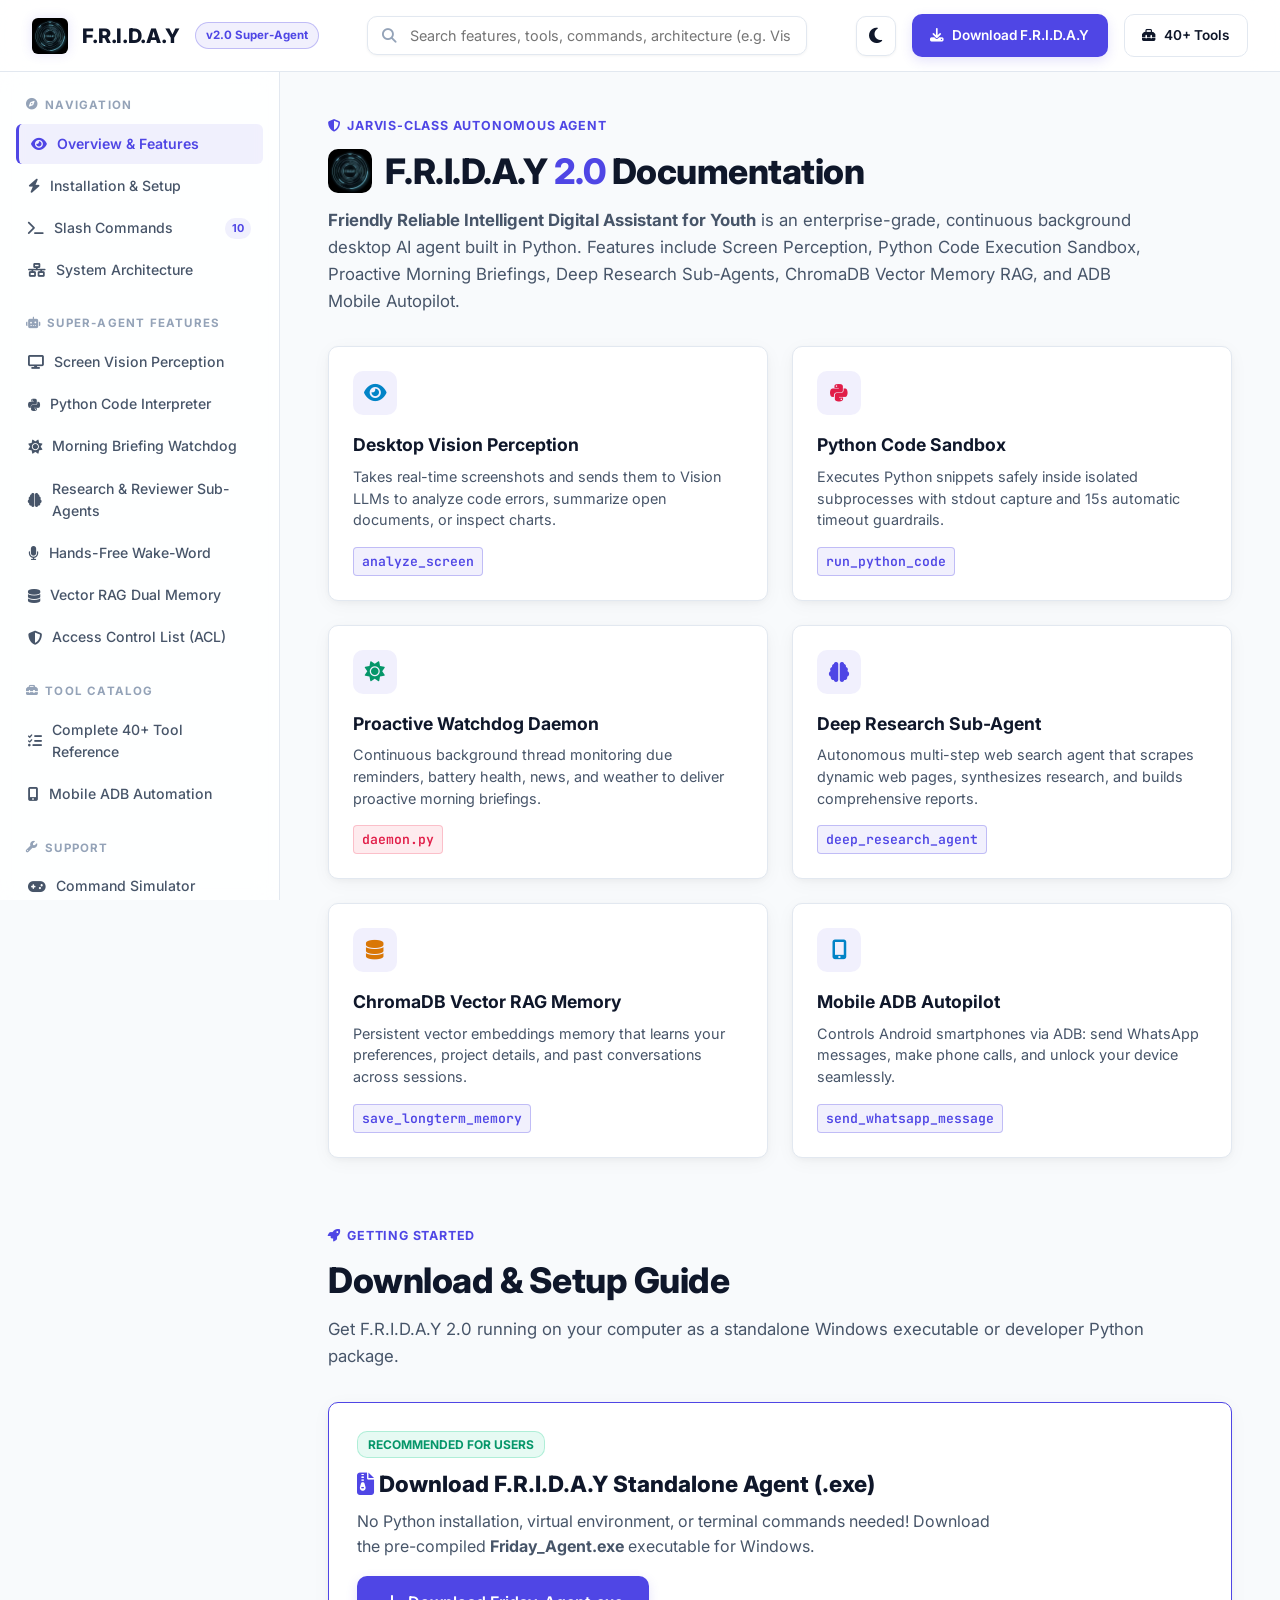
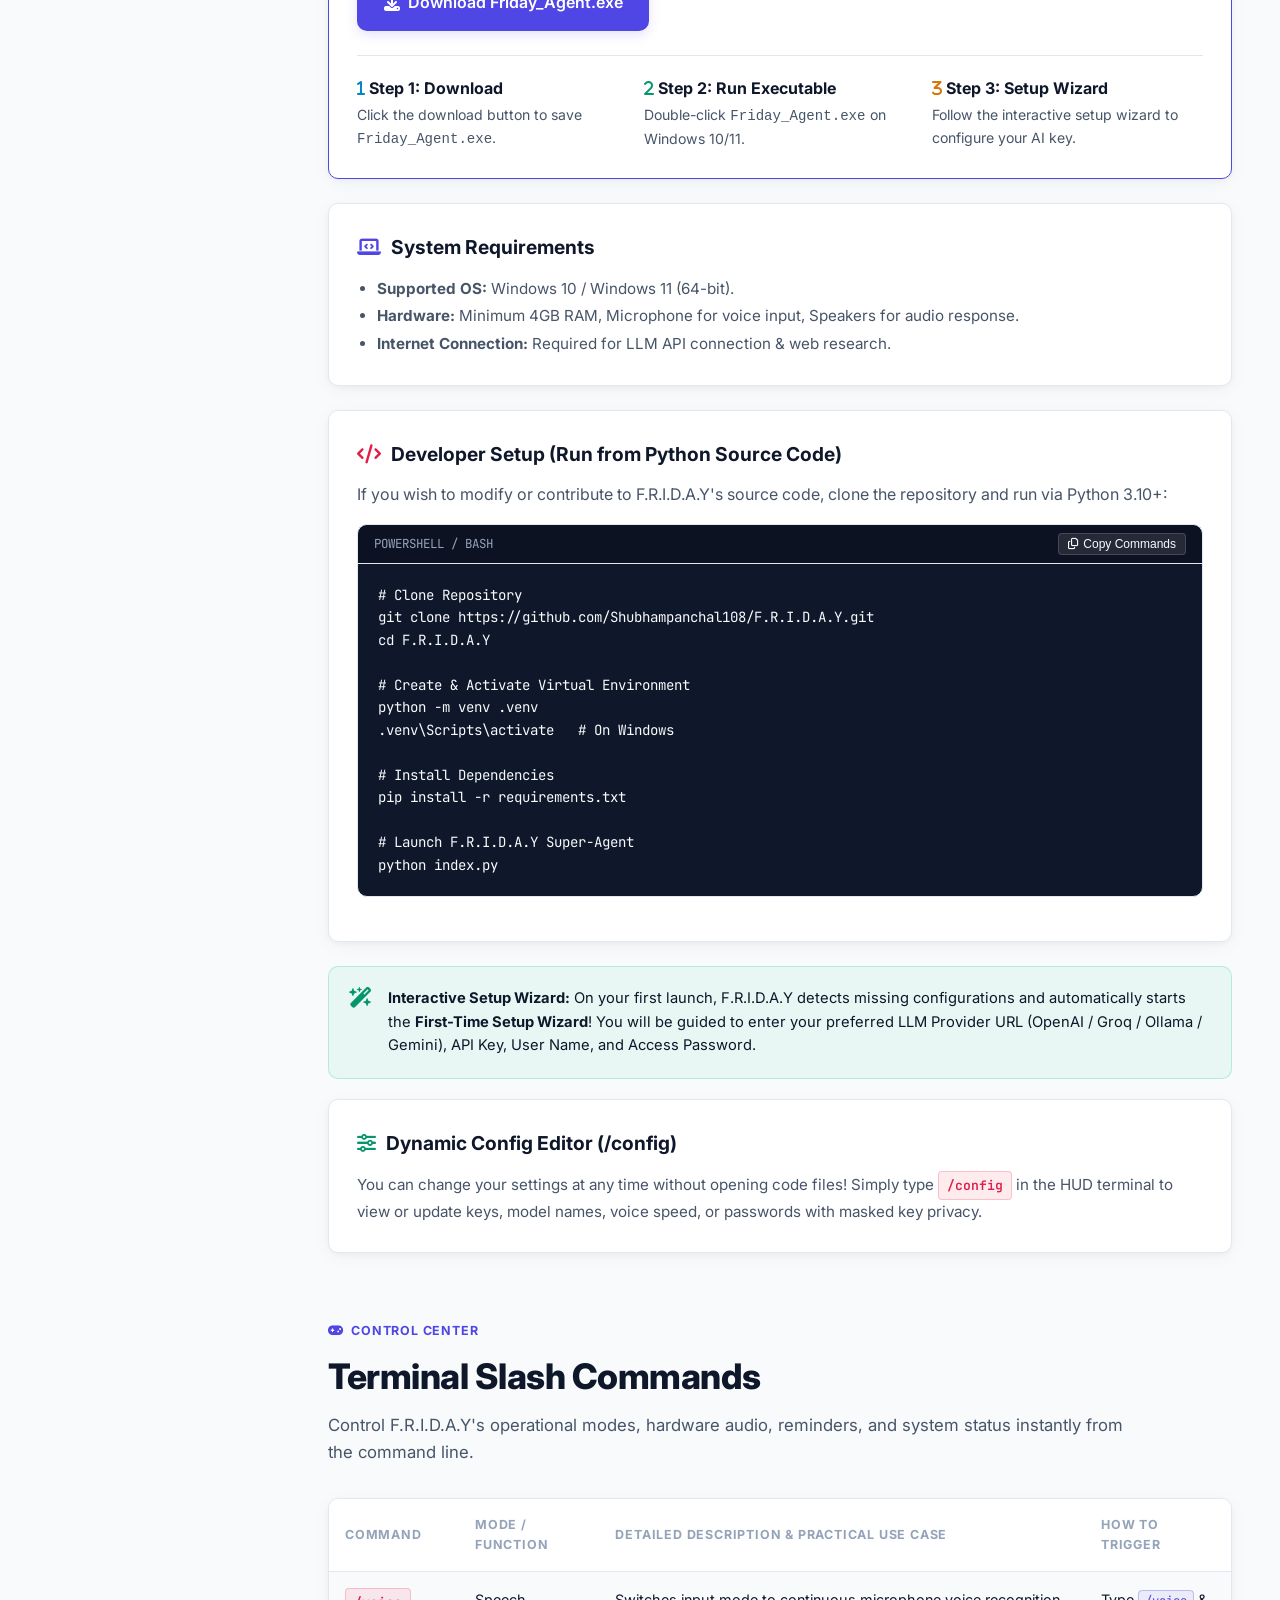
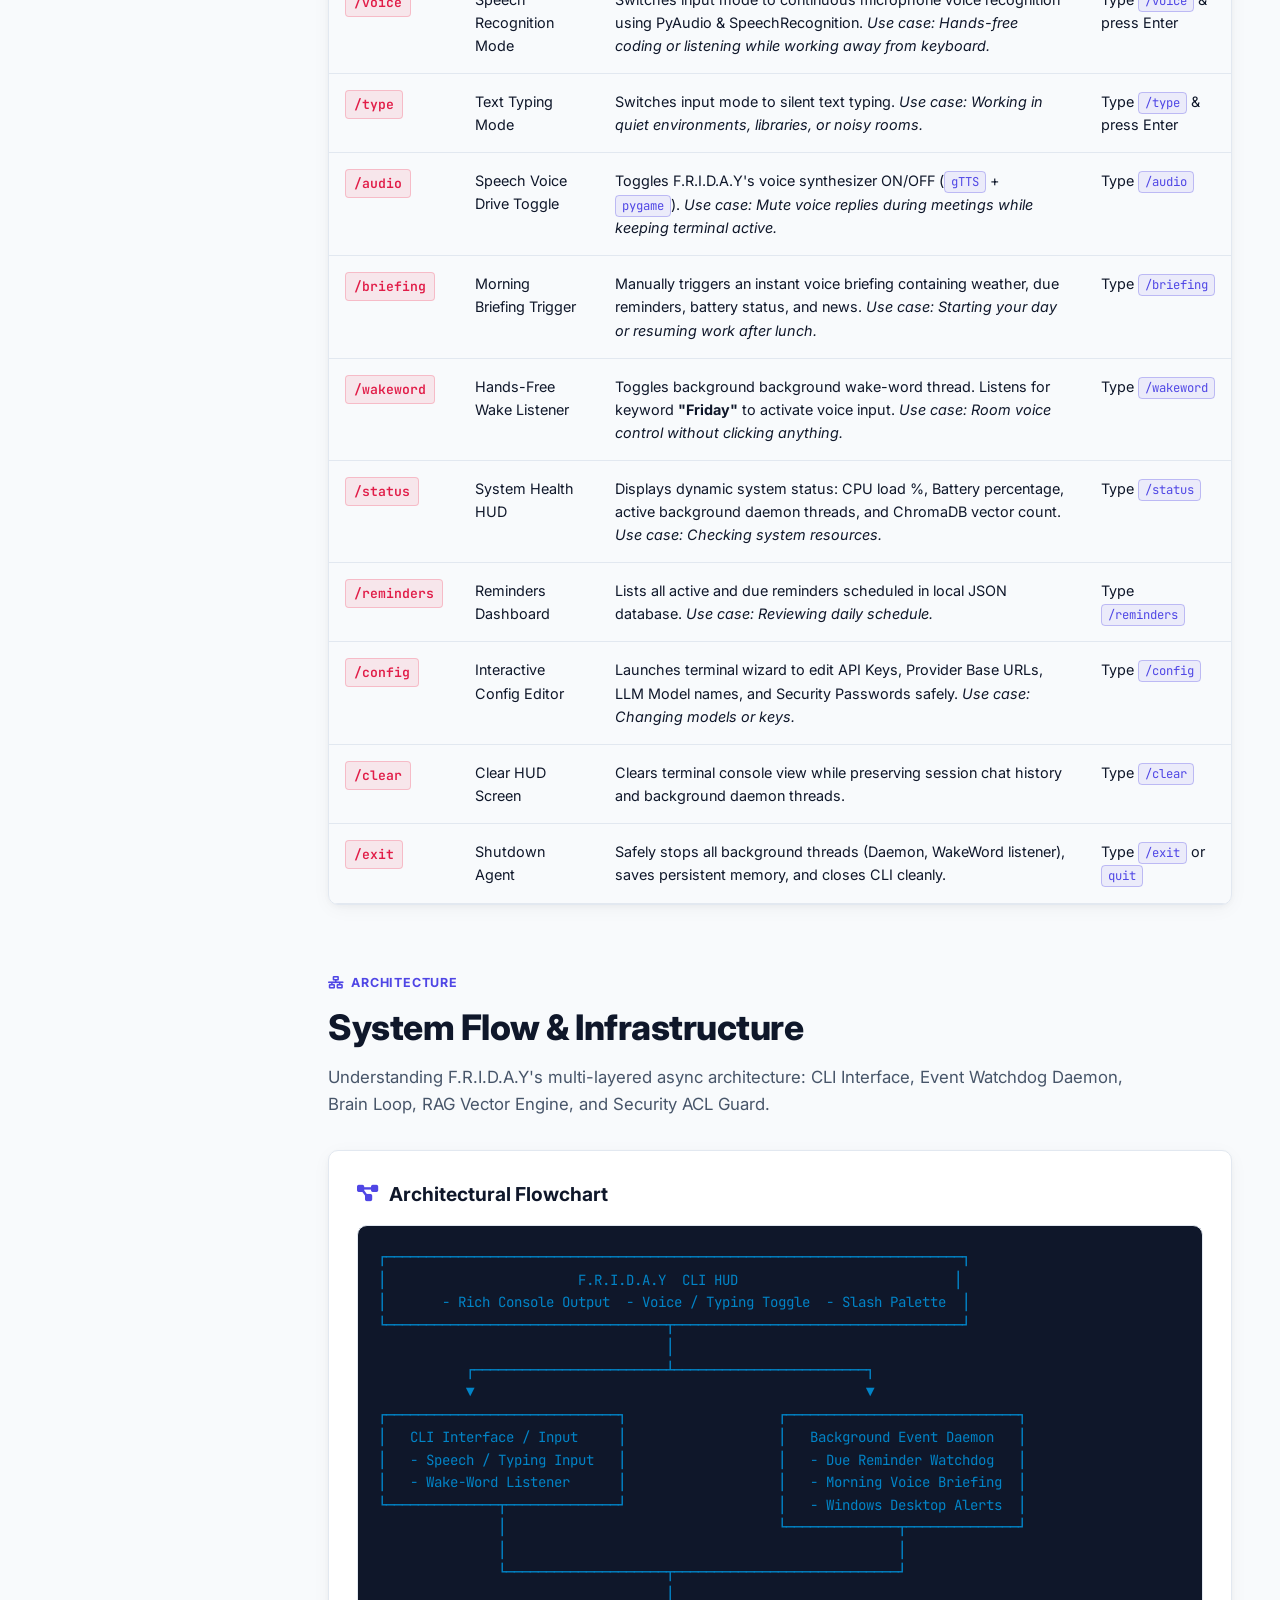
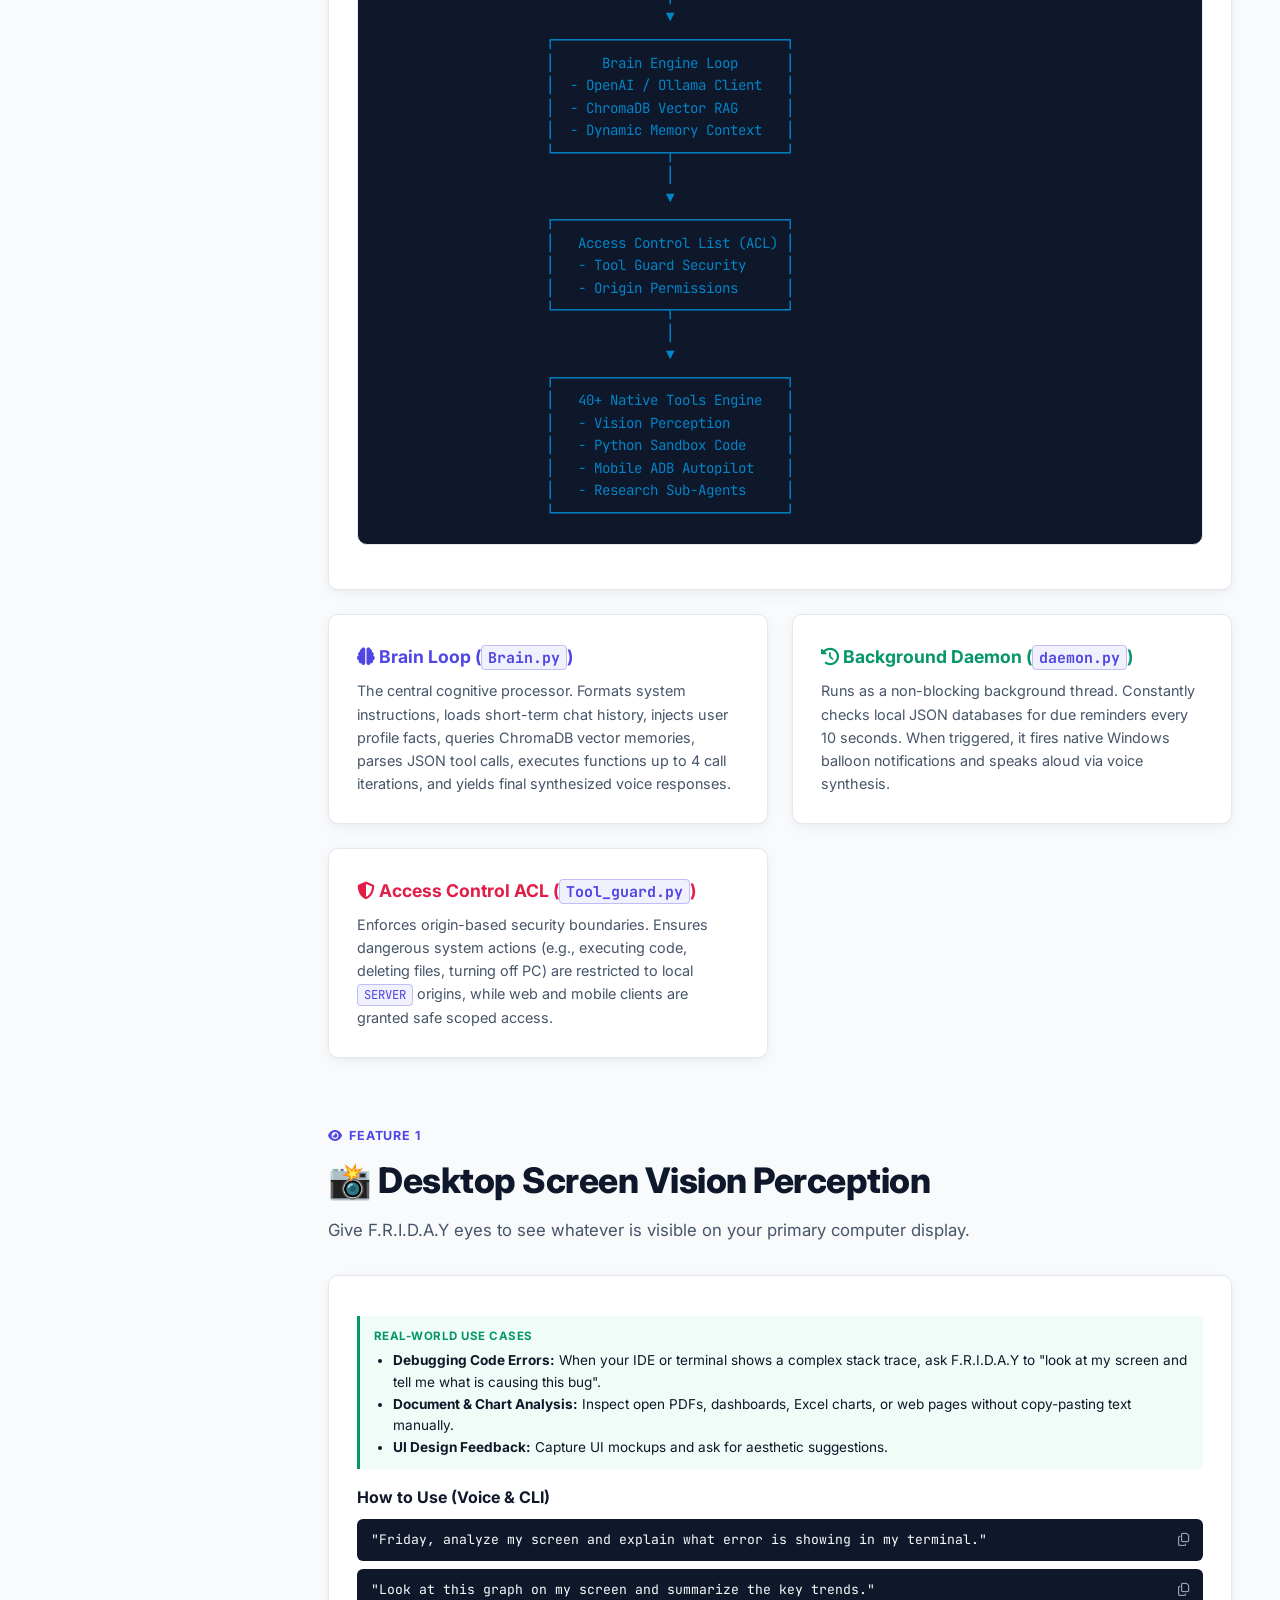
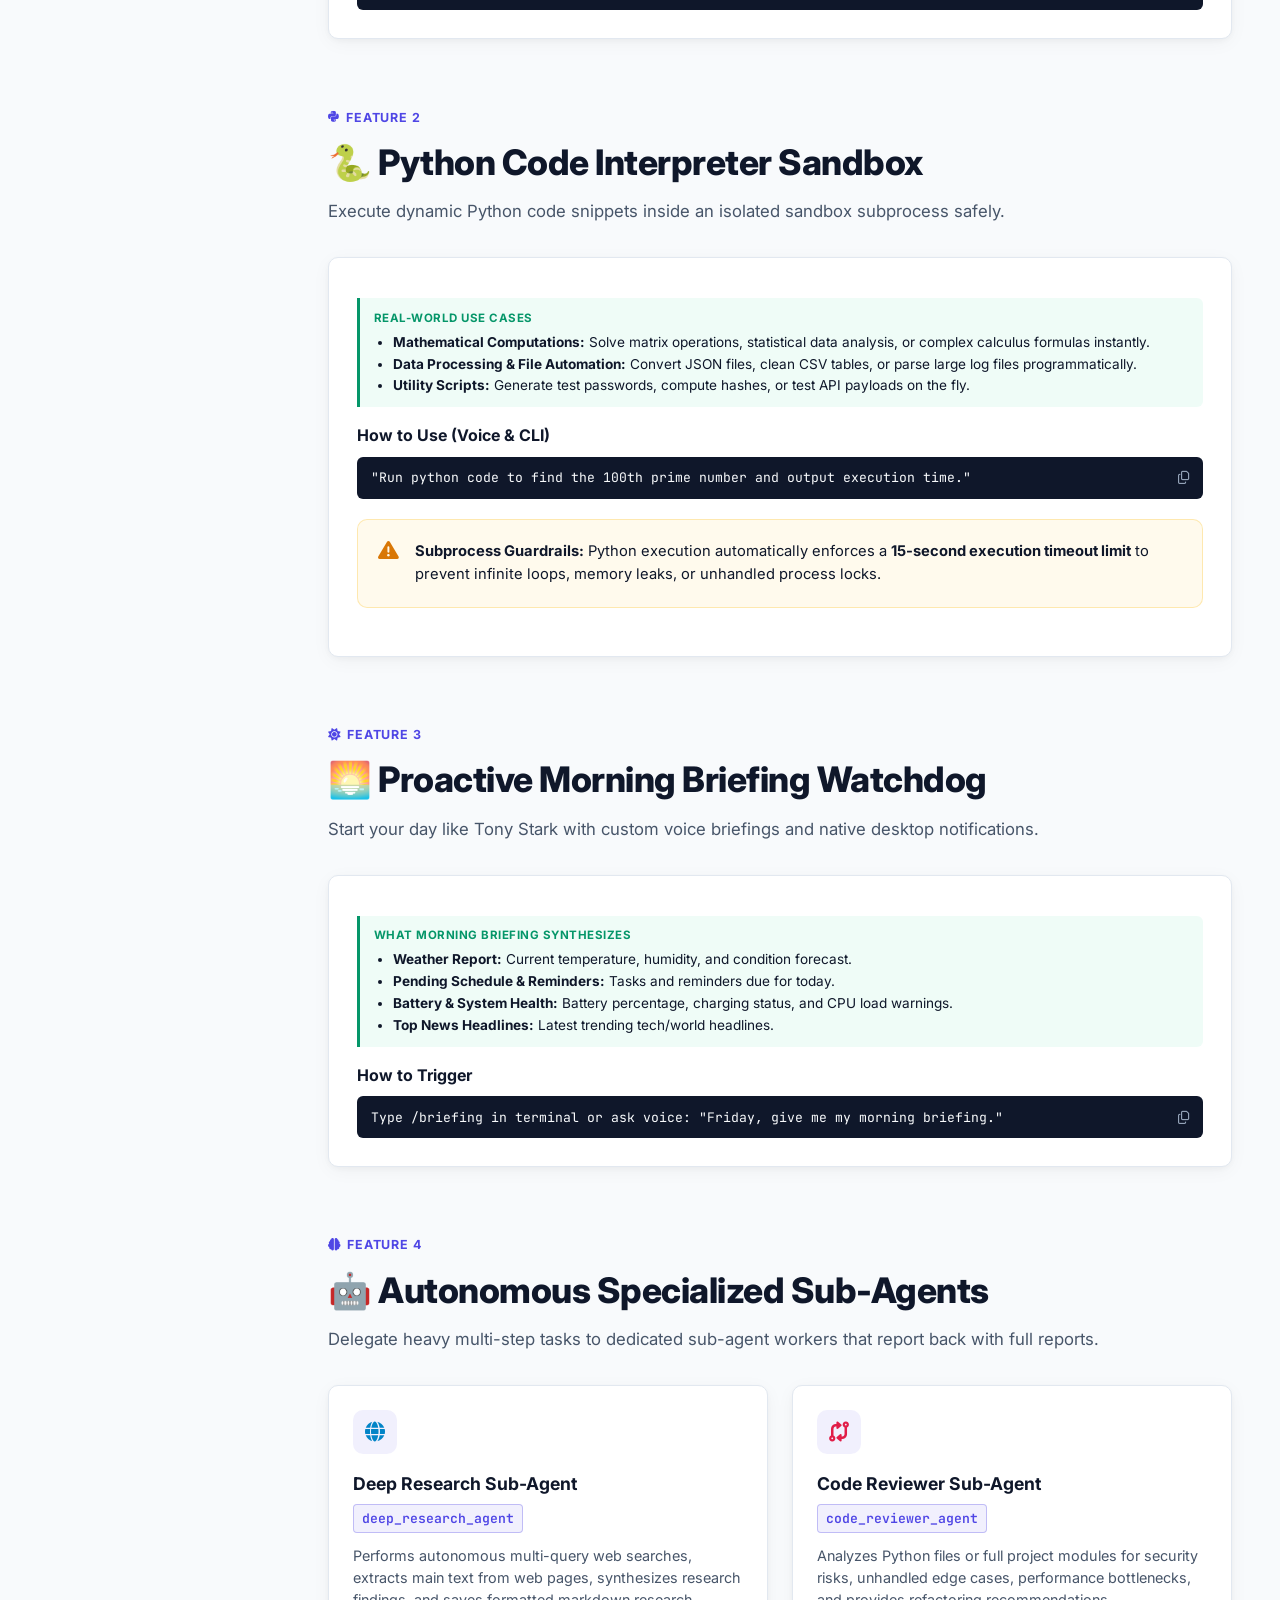
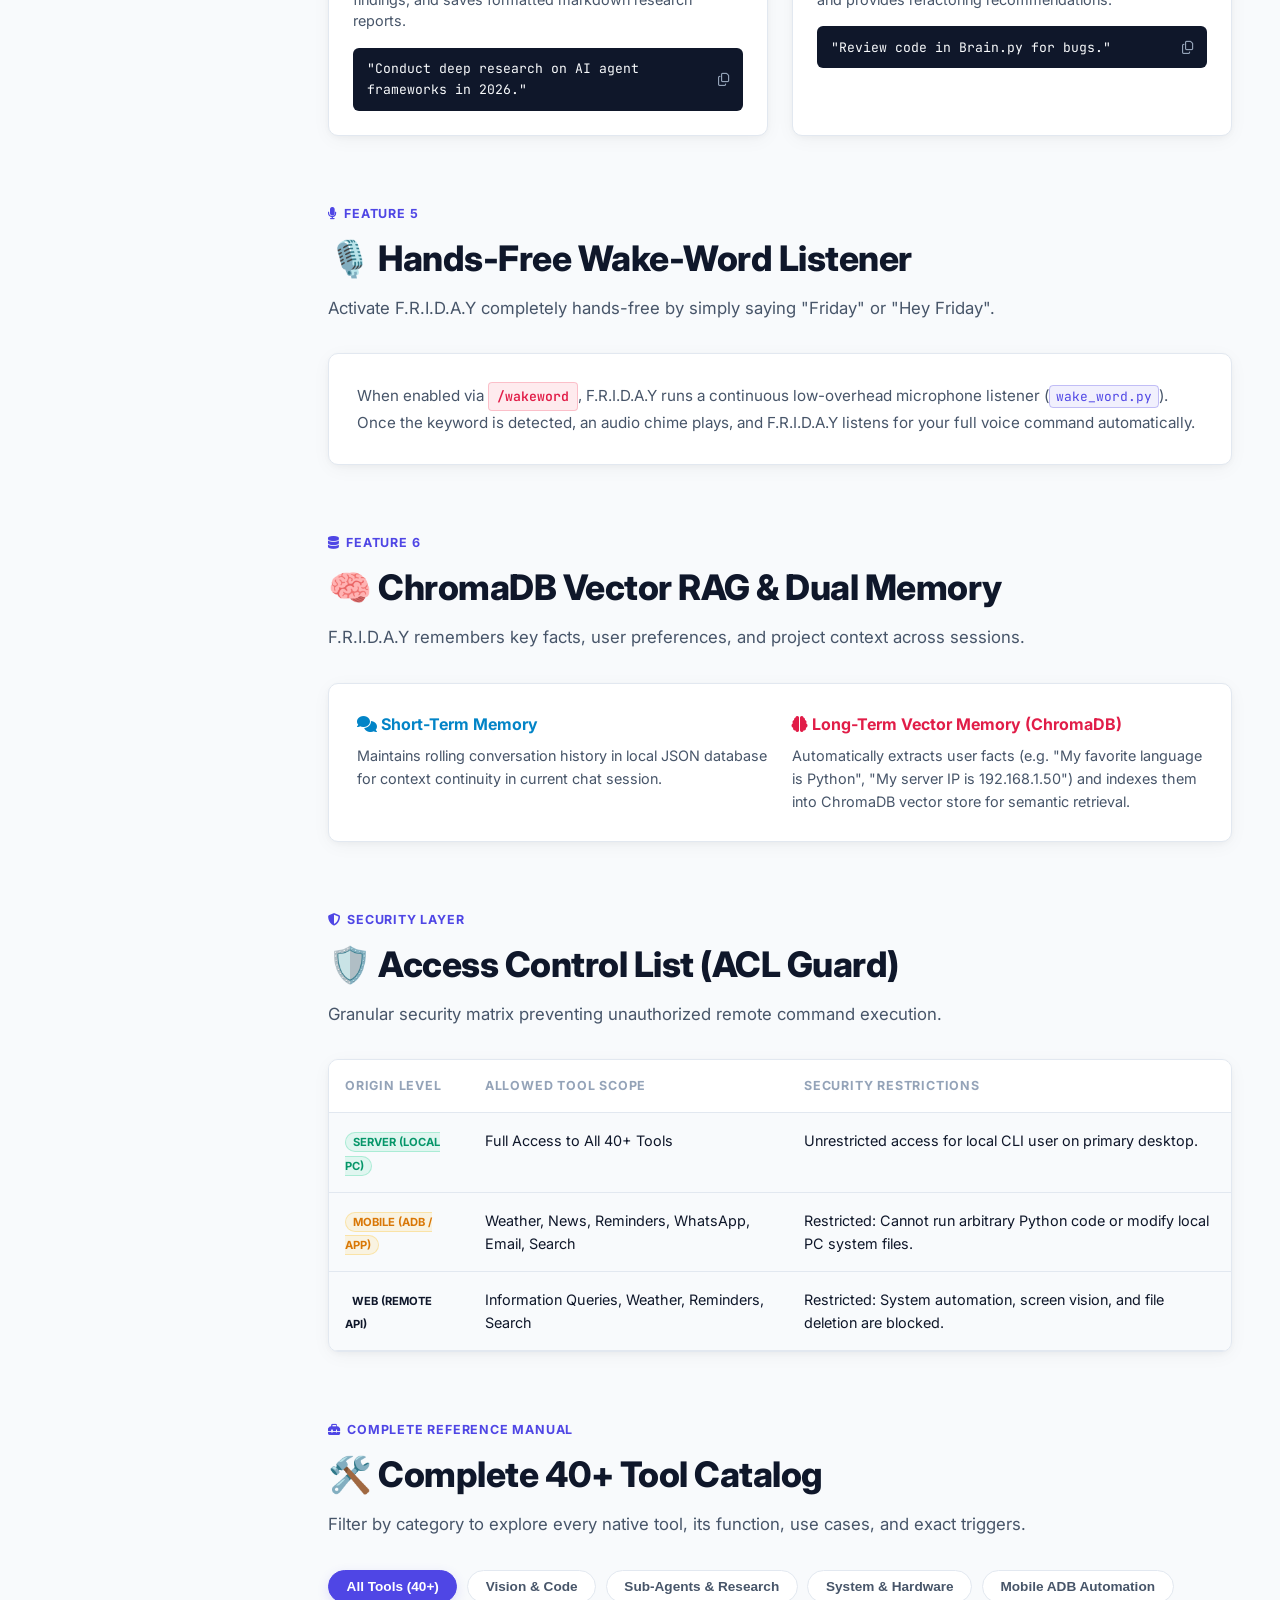
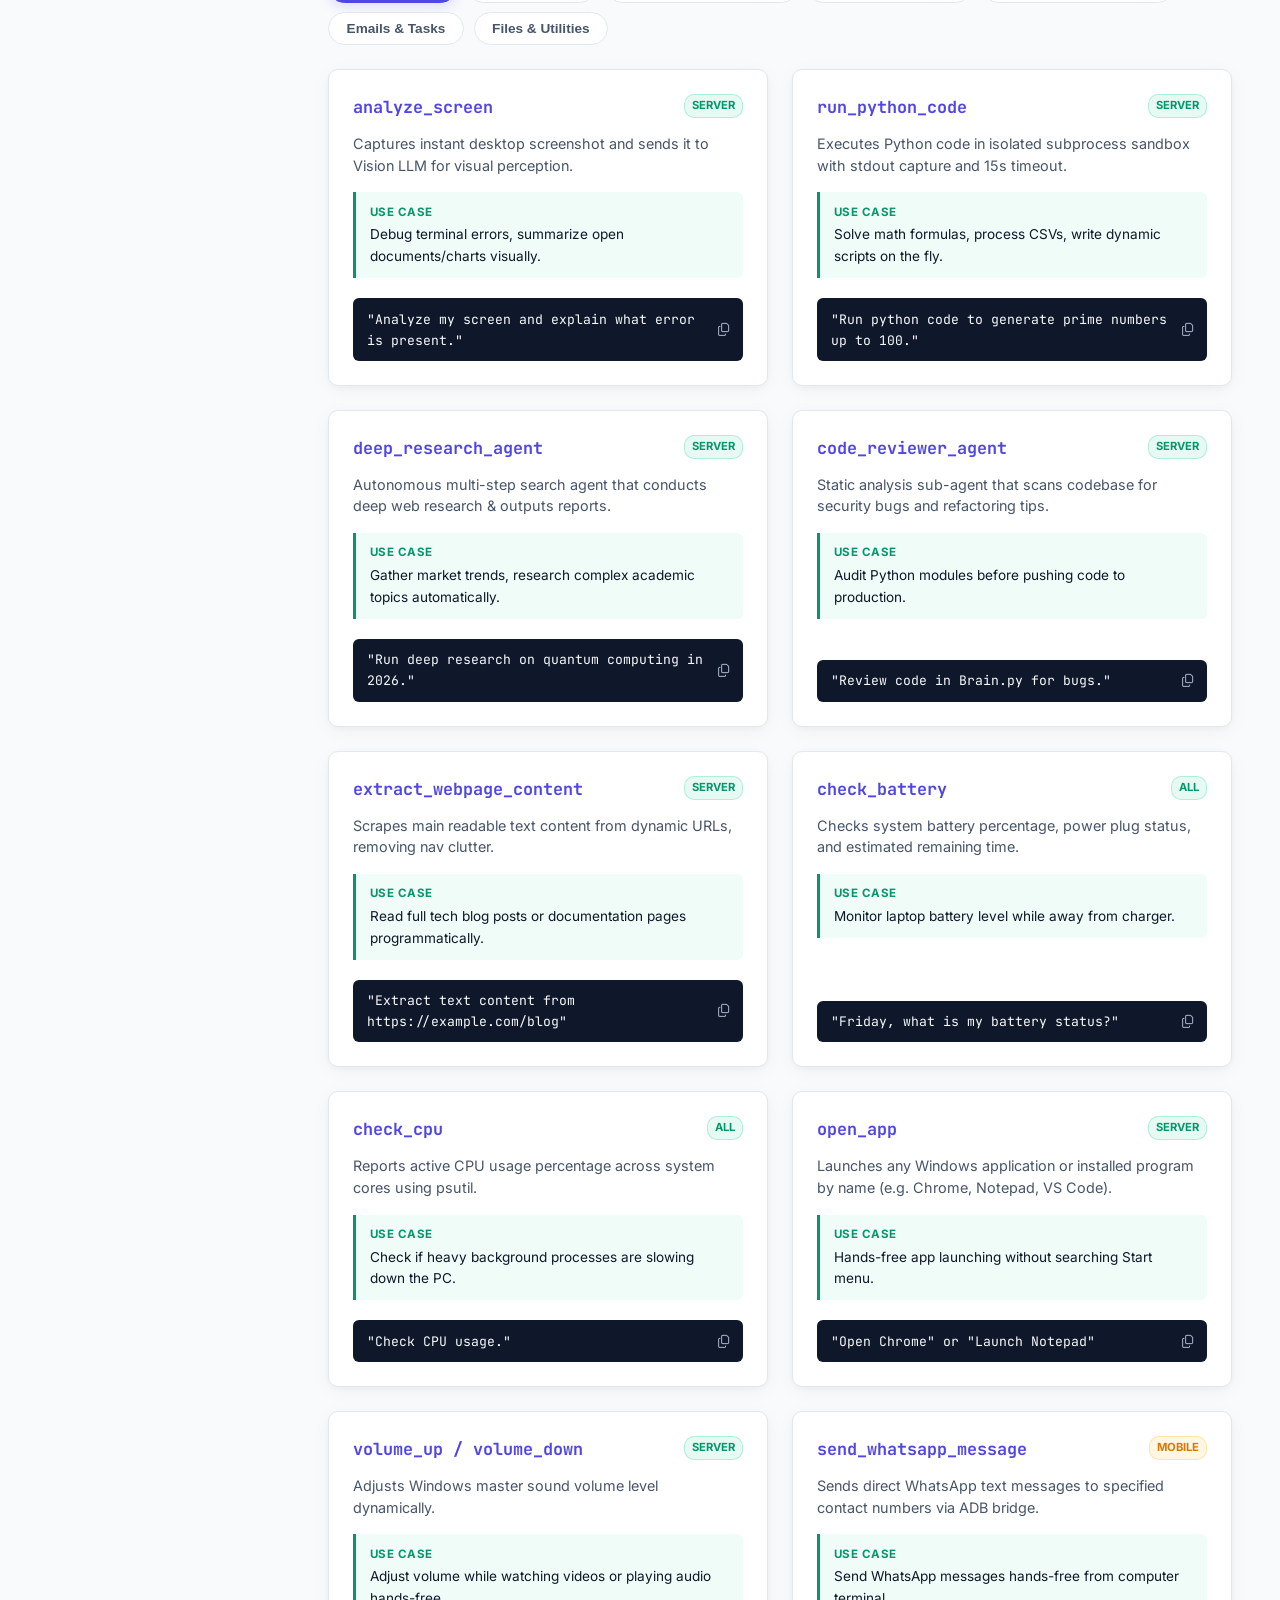
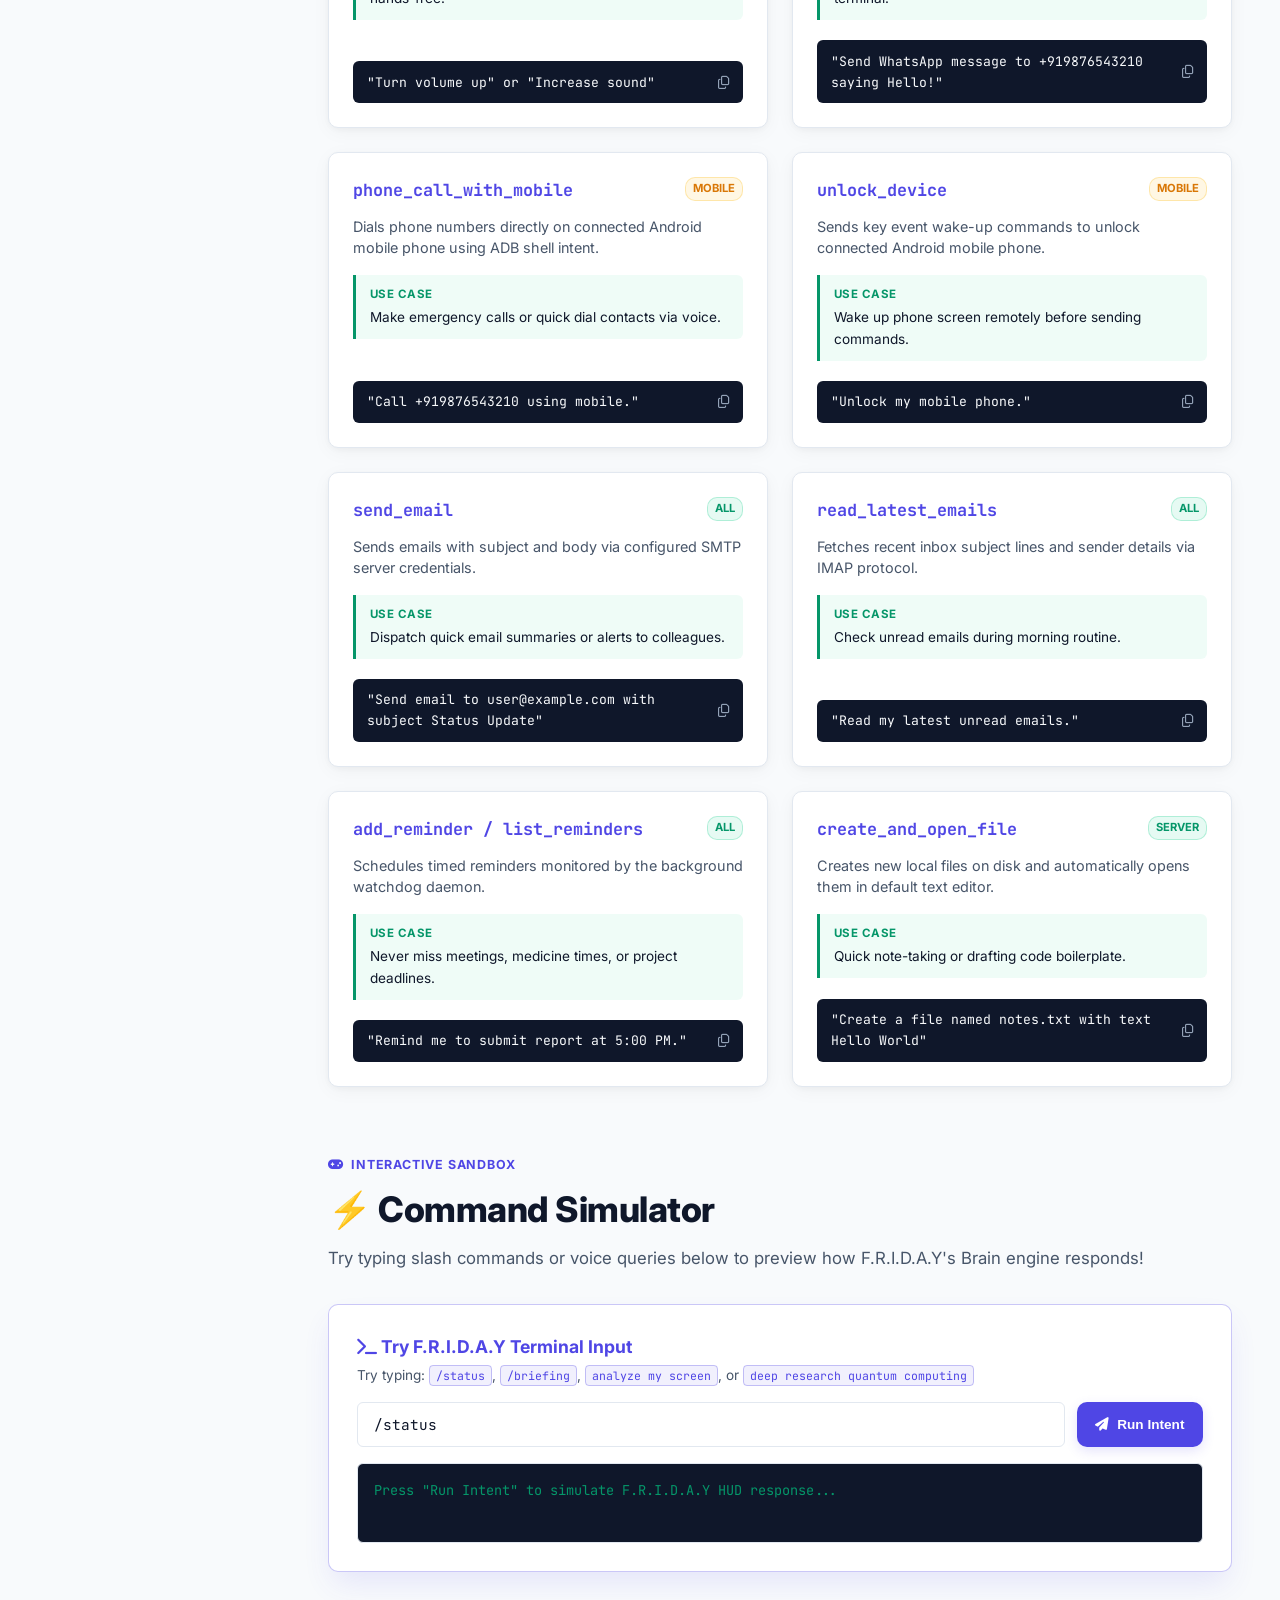
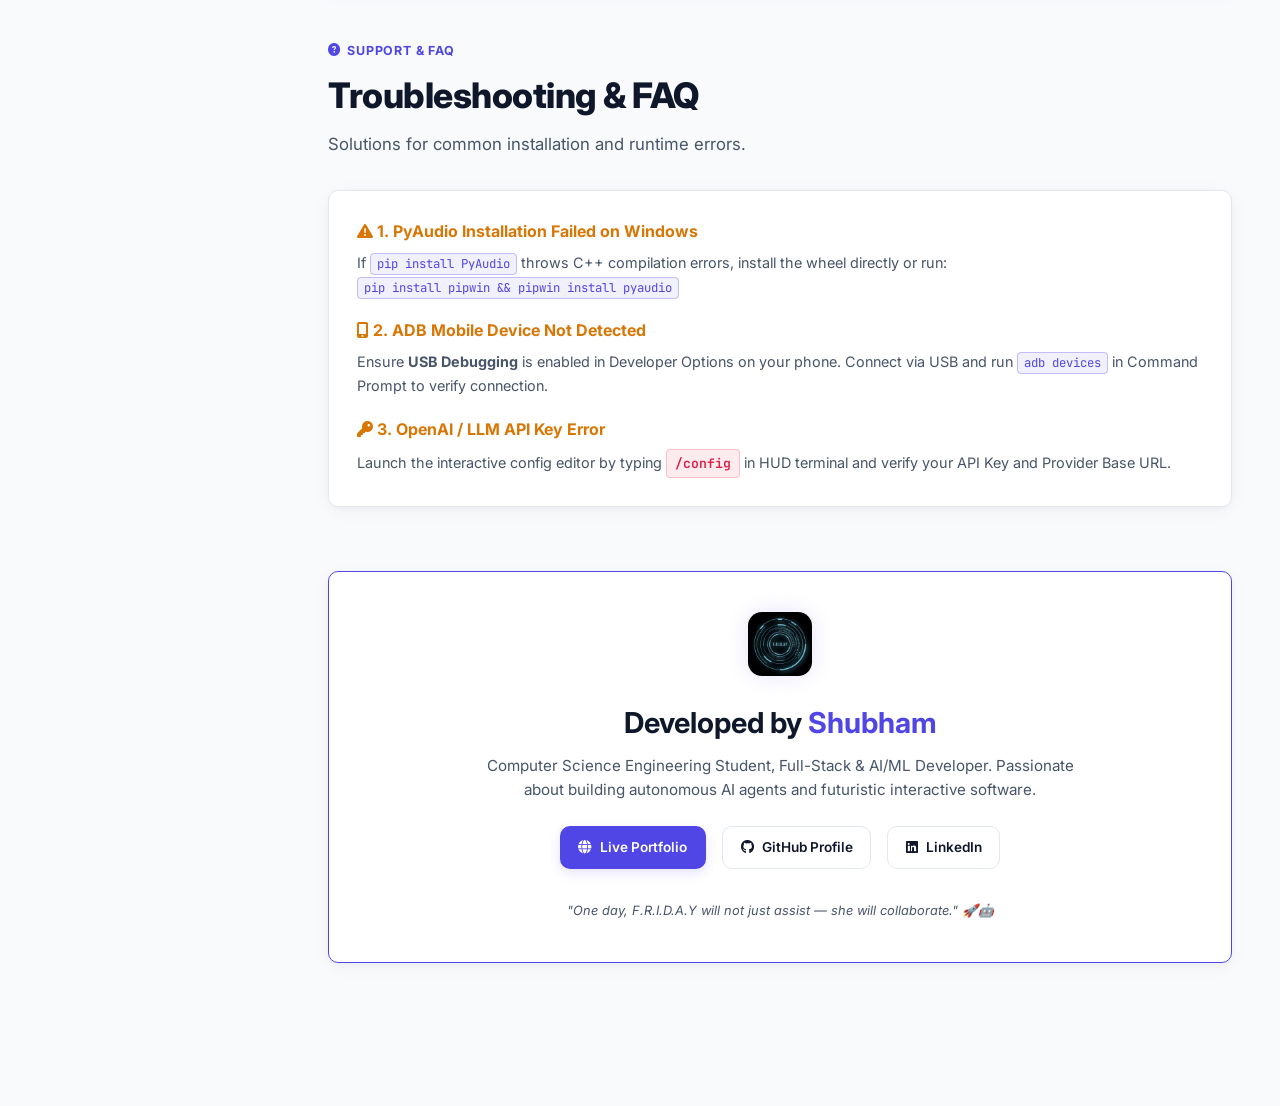
==== documentation/index.html @ a84766c4 "Production Ready" ====
<!DOCTYPE html>
<html lang="en" data-theme="dark">
<head>
  <meta charset="UTF-8">
  <meta name="viewport" content="width=device-width, initial-scale=1.0">
  <title>⚡ F.R.I.D.A.Y 2.0 — Official AI Assistant Documentation</title>
  <meta name="description" content="Comprehensive documentation and user guide for F.R.I.D.A.Y 2.0 Autonomous Desktop AI Super-Agent.">
  <link rel="stylesheet" href="style.css">
  <link rel="stylesheet" href="https://cdnjs.cloudflare.com/ajax/libs/font-awesome/6.4.0/css/all.min.css">
  <link rel="icon" type="image/png" href="assets/logo.png">
</head>
<body>

  <!-- ================= TOP HEADER BAR ================= -->
  <header class="top-header">
    <div style="display: flex; align-items: center; gap: 1rem;">
      <button class="mobile-toggle-btn" id="mobileMenuToggle" aria-label="Toggle Navigation">
        <i class="fa-solid fa-bars"></i>
      </button>
      <a href="#" class="brand-wrapper">
        <img src="assets/logo.png" alt="F.R.I.D.A.Y Logo" class="brand-logo-img">
        <div>
          <div class="brand-title">F.R.I.D.A.Y</div>
        </div>
      </a>
      <span class="brand-version">v2.0 Super-Agent</span>
    </div>

    <!-- Search Engine Bar -->
    <div class="search-wrapper">
      <i class="fa-solid fa-magnifying-glass search-icon"></i>
      <input type="text" id="globalSearch" class="search-input" placeholder="Search features, tools, commands, architecture (e.g. Vision, /briefing, ADB)...">
    </div>

    <!-- Header Actions & Theme Switcher -->
    <div class="header-actions">
      <button class="theme-toggle-btn" id="themeToggle" title="Switch Theme">
        <i class="fa-solid fa-moon"></i>
      </button>
      <a href="assets/Friday_Agent.exe" download class="btn-primary">
        <i class="fa-solid fa-download"></i> Download F.R.I.D.A.Y
      </a>
      <a href="#tools-catalog" class="btn-outline">
        <i class="fa-solid fa-toolbox"></i> 40+ Tools
      </a>
    </div>
  </header>

  <div class="app-container">

    <!-- ================= LEFT SIDEBAR NAVIGATION ================= -->
    <aside class="sidebar">
      <div class="sidebar-group">
        <div class="sidebar-title"><i class="fa-solid fa-compass"></i> Navigation</div>
        <ul class="sidebar-menu">
          <li class="sidebar-item"><a href="#overview" class="sidebar-link active"><i class="fa-solid fa-eye"></i> Overview & Features</a></li>
          <li class="sidebar-item"><a href="#quickstart" class="sidebar-link"><i class="fa-solid fa-bolt"></i> Installation & Setup</a></li>
          <li class="sidebar-item"><a href="#slash-commands" class="sidebar-link"><i class="fa-solid fa-terminal"></i> Slash Commands <span class="sidebar-badge">10</span></a></li>
          <li class="sidebar-item"><a href="#architecture" class="sidebar-link"><i class="fa-solid fa-network-wired"></i> System Architecture</a></li>
        </ul>
      </div>

      <div class="sidebar-group">
        <div class="sidebar-title"><i class="fa-solid fa-robot"></i> Super-Agent Features</div>
        <ul class="sidebar-menu">
          <li class="sidebar-item"><a href="#feature-vision" class="sidebar-link"><i class="fa-solid fa-display"></i> Screen Vision Perception</a></li>
          <li class="sidebar-item"><a href="#feature-sandbox" class="sidebar-link"><i class="fa-brands fa-python"></i> Python Code Interpreter</a></li>
          <li class="sidebar-item"><a href="#feature-briefing" class="sidebar-link"><i class="fa-solid fa-sun"></i> Morning Briefing Watchdog</a></li>
          <li class="sidebar-item"><a href="#feature-subagents" class="sidebar-link"><i class="fa-solid fa-brain"></i> Research & Reviewer Sub-Agents</a></li>
          <li class="sidebar-item"><a href="#feature-wakeword" class="sidebar-link"><i class="fa-solid fa-microphone"></i> Hands-Free Wake-Word</a></li>
          <li class="sidebar-item"><a href="#feature-memory" class="sidebar-link"><i class="fa-solid fa-database"></i> Vector RAG Dual Memory</a></li>
          <li class="sidebar-item"><a href="#feature-security" class="sidebar-link"><i class="fa-solid fa-shield-halved"></i> Access Control List (ACL)</a></li>
        </ul>
      </div>

      <div class="sidebar-group">
        <div class="sidebar-title"><i class="fa-solid fa-toolbox"></i> Tool Catalog</div>
        <ul class="sidebar-menu">
          <li class="sidebar-item"><a href="#tools-catalog" class="sidebar-link"><i class="fa-solid fa-list-check"></i> Complete 40+ Tool Reference</a></li>
          <li class="sidebar-item"><a href="#mobile-automation" class="sidebar-link"><i class="fa-solid fa-mobile-screen-button"></i> Mobile ADB Automation</a></li>
        </ul>
      </div>

      <div class="sidebar-group">
        <div class="sidebar-title"><i class="fa-solid fa-wrench"></i> Support</div>
        <ul class="sidebar-menu">
          <li class="sidebar-item"><a href="#simulator" class="sidebar-link"><i class="fa-solid fa-gamepad"></i> Command Simulator</a></li>
          <li class="sidebar-item"><a href="#troubleshooting" class="sidebar-link"><i class="fa-solid fa-circle-question"></i> Troubleshooting & FAQ</a></li>
          <li class="sidebar-item"><a href="#developer" class="sidebar-link"><i class="fa-solid fa-user-astronaut"></i> Developer & Credits</a></li>
        </ul>
      </div>
    </aside>

    <!-- ================= MAIN VIEWPORT CONTENT ================= -->
    <main class="main-viewport">

      <!-- SECTION 1: OVERVIEW & FEATURES -->
      <section id="overview" class="doc-section">
        <div class="section-header">
          <div class="section-tag"><i class="fa-solid fa-shield-halved"></i> JARVIS-Class Autonomous Agent</div>
          <h1 class="section-title" style="display: flex; align-items: center; gap: 0.8rem;">
            <img src="assets/logo.png" alt="F.R.I.D.A.Y Logo" style="width: 44px; height: 44px; border-radius: 10px; object-fit: cover;">
            <span>F.R.I.D.A.Y <span style="color: var(--accent-primary);">2.0</span> Documentation</span>
          </h1>
          <p class="section-subtitle">
            <strong>Friendly Reliable Intelligent Digital Assistant for Youth</strong> is an enterprise-grade, continuous background desktop AI agent built in Python. Features include Screen Perception, Python Code Execution Sandbox, Proactive Morning Briefings, Deep Research Sub-Agents, ChromaDB Vector Memory RAG, and ADB Mobile Autopilot.
          </p>
        </div>

        <div class="feature-grid">
          <div class="feature-card">
            <div class="feature-icon" style="color: var(--accent-cyan);"><i class="fa-solid fa-eye"></i></div>
            <div class="feature-name">Desktop Vision Perception</div>
            <div class="feature-desc">Takes real-time screenshots and sends them to Vision LLMs to analyze code errors, summarize open documents, or inspect charts.</div>
            <span class="tool-badge">analyze_screen</span>
          </div>

          <div class="feature-card">
            <div class="feature-icon" style="color: var(--accent-magenta);"><i class="fa-brands fa-python"></i></div>
            <div class="feature-name">Python Code Sandbox</div>
            <div class="feature-desc">Executes Python snippets safely inside isolated subprocesses with stdout capture and 15s automatic timeout guardrails.</div>
            <span class="tool-badge">run_python_code</span>
          </div>

          <div class="feature-card">
            <div class="feature-icon" style="color: var(--accent-green);"><i class="fa-solid fa-sun"></i></div>
            <div class="feature-name">Proactive Watchdog Daemon</div>
            <div class="feature-desc">Continuous background thread monitoring due reminders, battery health, news, and weather to deliver proactive morning briefings.</div>
            <span class="command-badge">daemon.py</span>
          </div>

          <div class="feature-card">
            <div class="feature-icon" style="color: var(--accent-primary);"><i class="fa-solid fa-brain"></i></div>
            <div class="feature-name">Deep Research Sub-Agent</div>
            <div class="feature-desc">Autonomous multi-step web search agent that scrapes dynamic web pages, synthesizes research, and builds comprehensive reports.</div>
            <span class="tool-badge">deep_research_agent</span>
          </div>

          <div class="feature-card">
            <div class="feature-icon" style="color: var(--accent-amber);"><i class="fa-solid fa-database"></i></div>
            <div class="feature-name">ChromaDB Vector RAG Memory</div>
            <div class="feature-desc">Persistent vector embeddings memory that learns your preferences, project details, and past conversations across sessions.</div>
            <span class="tool-badge">save_longterm_memory</span>
          </div>

          <div class="feature-card">
            <div class="feature-icon" style="color: var(--accent-cyan);"><i class="fa-solid fa-mobile-screen-button"></i></div>
            <div class="feature-name">Mobile ADB Autopilot</div>
            <div class="feature-desc">Controls Android smartphones via ADB: send WhatsApp messages, make phone calls, and unlock your device seamlessly.</div>
            <span class="tool-badge">send_whatsapp_message</span>
          </div>
        </div>
      </section>

      <!-- SECTION 2: QUICK START & SETUP -->
      <section id="quickstart" class="doc-section">
        <div class="section-header">
          <div class="section-tag"><i class="fa-solid fa-rocket"></i> Getting Started</div>
          <h2 class="section-title">Download & Setup Guide</h2>
          <p class="section-subtitle">Get F.R.I.D.A.Y 2.0 running on your computer as a standalone Windows executable or developer Python package.</p>
        </div>

        <!-- RECOMMENDED METHOD: STANDALONE EXE -->
        <div class="glass-card" style="border-color: var(--accent-primary); background: var(--bg-card);">
          <div style="display: flex; align-items: center; justify-content: space-between; gap: 1rem; flex-wrap: wrap;">
            <div>
              <span class="origin-badge origin-server" style="font-size: 0.75rem; padding: 3px 10px; margin-bottom: 0.5rem; display: inline-block;">RECOMMENDED FOR USERS</span>
              <h3 style="font-size: 1.4rem; color: var(--text-primary); font-weight: 800;"><i class="fa-solid fa-file-zipper" style="color: var(--accent-primary);"></i> Download F.R.I.D.A.Y Standalone Agent (.exe)</h3>
              <p style="color: var(--text-secondary); margin-top: 0.4rem; max-width: 650px;">
                No Python installation, virtual environment, or terminal commands needed! Download the pre-compiled <strong>Friday_Agent.exe</strong> executable for Windows.
              </p>
            </div>
            <a href="assets/Friday_Agent.exe" download class="btn-primary" style="padding: 0.85rem 1.6rem; font-size: 1rem; border-radius: var(--radius-md);">
              <i class="fa-solid fa-download"></i> Download Friday_Agent.exe
            </a>
          </div>

          <div style="display: grid; grid-template-columns: repeat(auto-fit, minmax(220px, 1fr)); gap: 1rem; margin-top: 1.5rem; border-top: 1px solid var(--border-color); padding-top: 1.25rem;">
            <div>
              <strong style="color: var(--text-primary);"><i class="fa-solid fa-1" style="color: var(--accent-cyan);"></i> Step 1: Download</strong>
              <p style="color: var(--text-secondary); font-size: 0.88rem; margin-top: 0.2rem;">Click the download button to save <code>Friday_Agent.exe</code>.</p>
            </div>
            <div>
              <strong style="color: var(--text-primary);"><i class="fa-solid fa-2" style="color: var(--accent-green);"></i> Step 2: Run Executable</strong>
              <p style="color: var(--text-secondary); font-size: 0.88rem; margin-top: 0.2rem;">Double-click <code>Friday_Agent.exe</code> on Windows 10/11.</p>
            </div>
            <div>
              <strong style="color: var(--text-primary);"><i class="fa-solid fa-3" style="color: var(--accent-amber);"></i> Step 3: Setup Wizard</strong>
              <p style="color: var(--text-secondary); font-size: 0.88rem; margin-top: 0.2rem;">Follow the interactive setup wizard to configure your AI key.</p>
            </div>
          </div>
        </div>

        <div class="glass-card">
          <h3 class="card-title"><i class="fa-solid fa-laptop-code" style="color: var(--accent-primary);"></i> System Requirements</h3>
          <ul style="padding-left: 1.25rem; color: var(--text-secondary); font-size: 0.95rem; line-height: 1.8;">
            <li><strong>Supported OS:</strong> Windows 10 / Windows 11 (64-bit).</li>
            <li><strong>Hardware:</strong> Minimum 4GB RAM, Microphone for voice input, Speakers for audio response.</li>
            <li><strong>Internet Connection:</strong> Required for LLM API connection & web research.</li>
          </ul>
        </div>

        <div class="glass-card">
          <h3 class="card-title"><i class="fa-solid fa-code" style="color: var(--accent-magenta);"></i> Developer Setup (Run from Python Source Code)</h3>
          <p style="color: var(--text-secondary); margin-bottom: 0.75rem;">If you wish to modify or contribute to F.R.I.D.A.Y's source code, clone the repository and run via Python 3.10+:</p>

          <div class="code-block-wrapper">
            <div class="code-header">
              <span>POWERSHELL / BASH</span>
              <button class="code-copy-btn"><i class="fa-regular fa-copy"></i> Copy Commands</button>
            </div>
            <pre class="code-block"># Clone Repository
git clone https://github.com/Shubhampanchal108/F.R.I.D.A.Y.git
cd F.R.I.D.A.Y

# Create & Activate Virtual Environment
python -m venv .venv
.venv\Scripts\activate   # On Windows

# Install Dependencies
pip install -r requirements.txt

# Launch F.R.I.D.A.Y Super-Agent
python index.py</pre>
          </div>
        </div>

        <div class="callout callout-tip">
          <i class="fa-solid fa-wand-magic-sparkles callout-icon"></i>
          <div>
            <strong>Interactive Setup Wizard:</strong> On your first launch, F.R.I.D.A.Y detects missing configurations and automatically starts the <strong>First-Time Setup Wizard</strong>! You will be guided to enter your preferred LLM Provider URL (OpenAI / Groq / Ollama / Gemini), API Key, User Name, and Access Password.
          </div>
        </div>

        <div class="glass-card">
          <h3 class="card-title"><i class="fa-solid fa-sliders" style="color: var(--accent-green);"></i> Dynamic Config Editor (/config)</h3>
          <p style="color: var(--text-secondary); font-size: 0.95rem;">
            You can change your settings at any time without opening code files! Simply type <span class="command-badge">/config</span> in the HUD terminal to view or update keys, model names, voice speed, or passwords with masked key privacy.
          </p>
        </div>
      </section>

      <!-- SECTION 3: SLASH COMMANDS PALETTE -->
      <section id="slash-commands" class="doc-section">
        <div class="section-header">
          <div class="section-tag"><i class="fa-solid fa-gamepad"></i> Control Center</div>
          <h2 class="section-title">Terminal Slash Commands</h2>
          <p class="section-subtitle">Control F.R.I.D.A.Y's operational modes, hardware audio, reminders, and system status instantly from the command line.</p>
        </div>

        <div class="custom-table-wrapper">
          <table class="custom-table">
            <thead>
              <tr>
                <th>Command</th>
                <th>Mode / Function</th>
                <th>Detailed Description & Practical Use Case</th>
                <th>How to Trigger</th>
              </tr>
            </thead>
            <tbody>
              <tr>
                <td><span class="command-badge copyable-cmd">/voice</span></td>
                <td>Speech Recognition Mode</td>
                <td>Switches input mode to continuous microphone voice recognition using PyAudio & SpeechRecognition. <em>Use case: Hands-free coding or listening while working away from keyboard.</em></td>
                <td>Type <code class="inline-code">/voice</code> & press Enter</td>
              </tr>
              <tr>
                <td><span class="command-badge copyable-cmd">/type</span></td>
                <td>Text Typing Mode</td>
                <td>Switches input mode to silent text typing. <em>Use case: Working in quiet environments, libraries, or noisy rooms.</em></td>
                <td>Type <code class="inline-code">/type</code> & press Enter</td>
              </tr>
              <tr>
                <td><span class="command-badge copyable-cmd">/audio</span></td>
                <td>Speech Voice Drive Toggle</td>
                <td>Toggles F.R.I.D.A.Y's voice synthesizer ON/OFF (<code class="inline-code">gTTS</code> + <code class="inline-code">pygame</code>). <em>Use case: Mute voice replies during meetings while keeping terminal active.</em></td>
                <td>Type <code class="inline-code">/audio</code></td>
              </tr>
              <tr>
                <td><span class="command-badge copyable-cmd">/briefing</span></td>
                <td>Morning Briefing Trigger</td>
                <td>Manually triggers an instant voice briefing containing weather, due reminders, battery status, and news. <em>Use case: Starting your day or resuming work after lunch.</em></td>
                <td>Type <code class="inline-code">/briefing</code></td>
              </tr>
              <tr>
                <td><span class="command-badge copyable-cmd">/wakeword</span></td>
                <td>Hands-Free Wake Listener</td>
                <td>Toggles background background wake-word thread. Listens for keyword <strong>"Friday"</strong> to activate voice input. <em>Use case: Room voice control without clicking anything.</em></td>
                <td>Type <code class="inline-code">/wakeword</code></td>
              </tr>
              <tr>
                <td><span class="command-badge copyable-cmd">/status</span></td>
                <td>System Health HUD</td>
                <td>Displays dynamic system status: CPU load %, Battery percentage, active background daemon threads, and ChromaDB vector count. <em>Use case: Checking system resources.</em></td>
                <td>Type <code class="inline-code">/status</code></td>
              </tr>
              <tr>
                <td><span class="command-badge copyable-cmd">/reminders</span></td>
                <td>Reminders Dashboard</td>
                <td>Lists all active and due reminders scheduled in local JSON database. <em>Use case: Reviewing daily schedule.</em></td>
                <td>Type <code class="inline-code">/reminders</code></td>
              </tr>
              <tr>
                <td><span class="command-badge copyable-cmd">/config</span></td>
                <td>Interactive Config Editor</td>
                <td>Launches terminal wizard to edit API Keys, Provider Base URLs, LLM Model names, and Security Passwords safely. <em>Use case: Changing models or keys.</em></td>
                <td>Type <code class="inline-code">/config</code></td>
              </tr>
              <tr>
                <td><span class="command-badge copyable-cmd">/clear</span></td>
                <td>Clear HUD Screen</td>
                <td>Clears terminal console view while preserving session chat history and background daemon threads.</td>
                <td>Type <code class="inline-code">/clear</code></td>
              </tr>
              <tr>
                <td><span class="command-badge copyable-cmd">/exit</span></td>
                <td>Shutdown Agent</td>
                <td>Safely stops all background threads (Daemon, WakeWord listener), saves persistent memory, and closes CLI cleanly.</td>
                <td>Type <code class="inline-code">/exit</code> or <code class="inline-code">quit</code></td>
              </tr>
            </tbody>
          </table>
        </div>
      </section>

      <!-- SECTION 4: ARCHITECTURE -->
      <section id="architecture" class="doc-section">
        <div class="section-header">
          <div class="section-tag"><i class="fa-solid fa-network-wired"></i> Architecture</div>
          <h2 class="section-title">System Flow & Infrastructure</h2>
          <p class="section-subtitle">Understanding F.R.I.D.A.Y's multi-layered async architecture: CLI Interface, Event Watchdog Daemon, Brain Loop, RAG Vector Engine, and Security ACL Guard.</p>
        </div>

        <div class="glass-card">
          <h3 class="card-title"><i class="fa-solid fa-diagram-project" style="color: var(--accent-primary);"></i> Architectural Flowchart</h3>
          <div class="code-block-wrapper">
            <pre class="code-block" style="color: var(--accent-cyan);">
┌────────────────────────────────────────────────────────────────────────┐
│                        F.R.I.D.A.Y  CLI HUD                           │
│       - Rich Console Output  - Voice / Typing Toggle  - Slash Palette  │
└───────────────────────────────────┬────────────────────────────────────┘
                                    │
           ┌────────────────────────┴────────────────────────┐
           ▼                                                 ▼
┌─────────────────────────────┐                   ┌─────────────────────────────┐
│   CLI Interface / Input     │                   │   Background Event Daemon   │
│   - Speech / Typing Input   │                   │   - Due Reminder Watchdog   │
│   - Wake-Word Listener      │                   │   - Morning Voice Briefing  │
└──────────────┬──────────────┘                   │   - Windows Desktop Alerts  │
               │                                  └──────────────┬──────────────┘
               │                                                 │
               └────────────────────┬────────────────────────────┘
                                    │
                                    ▼
                     ┌─────────────────────────────┐
                     │      Brain Engine Loop      │
                     │  - OpenAI / Ollama Client   │
                     │  - ChromaDB Vector RAG      │
                     │  - Dynamic Memory Context   │
                     └──────────────┬──────────────┘
                                    │
                                    ▼
                     ┌─────────────────────────────┐
                     │   Access Control List (ACL) │
                     │   - Tool Guard Security     │
                     │   - Origin Permissions      │
                     └──────────────┬──────────────┘
                                    │
                                    ▼
                     ┌─────────────────────────────┐
                     │   40+ Native Tools Engine   │
                     │   - Vision Perception       │
                     │   - Python Sandbox Code     │
                     │   - Mobile ADB Autopilot    │
                     │   - Research Sub-Agents     │
                     └─────────────────────────────┘</pre>
          </div>
        </div>

        <div class="feature-grid">
          <div class="glass-card" style="margin-bottom: 0;">
            <h4 style="color: var(--accent-primary); font-size: 1.1rem; margin-bottom: 0.5rem;"><i class="fa-solid fa-brain"></i> Brain Loop (<code class="inline-code">Brain.py</code>)</h4>
            <p style="color: var(--text-secondary); font-size: 0.9rem;">
              The central cognitive processor. Formats system instructions, loads short-term chat history, injects user profile facts, queries ChromaDB vector memories, parses JSON tool calls, executes functions up to 4 call iterations, and yields final synthesized voice responses.
            </p>
          </div>

          <div class="glass-card" style="margin-bottom: 0;">
            <h4 style="color: var(--accent-green); font-size: 1.1rem; margin-bottom: 0.5rem;"><i class="fa-solid fa-clock-rotate-left"></i> Background Daemon (<code class="inline-code">daemon.py</code>)</h4>
            <p style="color: var(--text-secondary); font-size: 0.9rem;">
              Runs as a non-blocking background thread. Constantly checks local JSON databases for due reminders every 10 seconds. When triggered, it fires native Windows balloon notifications and speaks aloud via voice synthesis.
            </p>
          </div>

          <div class="glass-card" style="margin-bottom: 0;">
            <h4 style="color: var(--accent-magenta); font-size: 1.1rem; margin-bottom: 0.5rem;"><i class="fa-solid fa-shield-halved"></i> Access Control ACL (<code class="inline-code">Tool_guard.py</code>)</h4>
            <p style="color: var(--text-secondary); font-size: 0.9rem;">
              Enforces origin-based security boundaries. Ensures dangerous system actions (e.g., executing code, deleting files, turning off PC) are restricted to local <code class="inline-code">SERVER</code> origins, while web and mobile clients are granted safe scoped access.
            </p>
          </div>
        </div>
      </section>

      <!-- SECTION 5: SUPER-AGENT FEATURES DEEP DIVES -->
      <section id="feature-vision" class="doc-section">
        <div class="section-header">
          <div class="section-tag"><i class="fa-solid fa-eye"></i> Feature 1</div>
          <h2 class="section-title">📸 Desktop Screen Vision Perception</h2>
          <p class="section-subtitle">Give F.R.I.D.A.Y eyes to see whatever is visible on your primary computer display.</p>
        </div>

        <div class="glass-card">
          <div class="tool-usecase-box">
            <div class="tool-usecase-title">Real-World Use Cases</div>
            <ul style="padding-left: 1.2rem; margin-top: 0.3rem; line-height: 1.6;">
              <li><strong>Debugging Code Errors:</strong> When your IDE or terminal shows a complex stack trace, ask F.R.I.D.A.Y to "look at my screen and tell me what is causing this bug".</li>
              <li><strong>Document & Chart Analysis:</strong> Inspect open PDFs, dashboards, Excel charts, or web pages without copy-pasting text manually.</li>
              <li><strong>UI Design Feedback:</strong> Capture UI mockups and ask for aesthetic suggestions.</li>
            </ul>
          </div>

          <h4 style="color: var(--text-primary); margin-top: 1rem;">How to Use (Voice & CLI)</h4>
          <div class="tool-example-box">
            <span>"Friday, analyze my screen and explain what error is showing in my terminal."</span>
            <i class="fa-regular fa-copy tool-copy-icon"></i>
          </div>
          <div class="tool-example-box">
            <span>"Look at this graph on my screen and summarize the key trends."</span>
            <i class="fa-regular fa-copy tool-copy-icon"></i>
          </div>
        </div>
      </section>

      <!-- SUPER-AGENT FEATURE 2: PYTHON SANDBOX -->
      <section id="feature-sandbox" class="doc-section">
        <div class="section-header">
          <div class="section-tag"><i class="fa-brands fa-python"></i> Feature 2</div>
          <h2 class="section-title">🐍 Python Code Interpreter Sandbox</h2>
          <p class="section-subtitle">Execute dynamic Python code snippets inside an isolated sandbox subprocess safely.</p>
        </div>

        <div class="glass-card">
          <div class="tool-usecase-box">
            <div class="tool-usecase-title">Real-World Use Cases</div>
            <ul style="padding-left: 1.2rem; margin-top: 0.3rem; line-height: 1.6;">
              <li><strong>Mathematical Computations:</strong> Solve matrix operations, statistical data analysis, or complex calculus formulas instantly.</li>
              <li><strong>Data Processing & File Automation:</strong> Convert JSON files, clean CSV tables, or parse large log files programmatically.</li>
              <li><strong>Utility Scripts:</strong> Generate test passwords, compute hashes, or test API payloads on the fly.</li>
            </ul>
          </div>

          <h4 style="color: var(--text-primary); margin-top: 1rem;">How to Use (Voice & CLI)</h4>
          <div class="tool-example-box">
            <span>"Run python code to find the 100th prime number and output execution time."</span>
            <i class="fa-regular fa-copy tool-copy-icon"></i>
          </div>

          <div class="callout callout-warning">
            <i class="fa-solid fa-triangle-exclamation callout-icon"></i>
            <div>
              <strong>Subprocess Guardrails:</strong> Python execution automatically enforces a <strong>15-second execution timeout limit</strong> to prevent infinite loops, memory leaks, or unhandled process locks.
            </div>
          </div>
        </div>
      </section>

      <!-- SUPER-AGENT FEATURE 3: MORNING BRIEFING -->
      <section id="feature-briefing" class="doc-section">
        <div class="section-header">
          <div class="section-tag"><i class="fa-solid fa-sun"></i> Feature 3</div>
          <h2 class="section-title">🌅 Proactive Morning Briefing Watchdog</h2>
          <p class="section-subtitle">Start your day like Tony Stark with custom voice briefings and native desktop notifications.</p>
        </div>

        <div class="glass-card">
          <div class="tool-usecase-box">
            <div class="tool-usecase-title">What Morning Briefing Synthesizes</div>
            <ul style="padding-left: 1.2rem; margin-top: 0.3rem; line-height: 1.6;">
              <li><strong>Weather Report:</strong> Current temperature, humidity, and condition forecast.</li>
              <li><strong>Pending Schedule & Reminders:</strong> Tasks and reminders due for today.</li>
              <li><strong>Battery & System Health:</strong> Battery percentage, charging status, and CPU load warnings.</li>
              <li><strong>Top News Headlines:</strong> Latest trending tech/world headlines.</li>
            </ul>
          </div>

          <h4 style="color: var(--text-primary); margin-top: 1rem;">How to Trigger</h4>
          <div class="tool-example-box">
            <span>Type /briefing in terminal or ask voice: "Friday, give me my morning briefing."</span>
            <i class="fa-regular fa-copy tool-copy-icon"></i>
          </div>
        </div>
      </section>

      <!-- SUPER-AGENT FEATURE 4: SUB-AGENTS -->
      <section id="feature-subagents" class="doc-section">
        <div class="section-header">
          <div class="section-tag"><i class="fa-solid fa-brain"></i> Feature 4</div>
          <h2 class="section-title">🤖 Autonomous Specialized Sub-Agents</h2>
          <p class="section-subtitle">Delegate heavy multi-step tasks to dedicated sub-agent workers that report back with full reports.</p>
        </div>

        <div class="feature-grid">
          <div class="feature-card">
            <div class="feature-icon" style="color: var(--accent-cyan);"><i class="fa-solid fa-globe"></i></div>
            <div class="feature-name">Deep Research Sub-Agent</div>
            <span class="tool-badge">deep_research_agent</span>
            <div class="feature-desc" style="margin-top: 0.75rem;">
              Performs autonomous multi-query web searches, extracts main text from web pages, synthesizes research findings, and saves formatted markdown research reports.
            </div>
            <div class="tool-example-box">
              <span>"Conduct deep research on AI agent frameworks in 2026."</span>
              <i class="fa-regular fa-copy tool-copy-icon"></i>
            </div>
          </div>

          <div class="feature-card">
            <div class="feature-icon" style="color: var(--accent-magenta);"><i class="fa-solid fa-code-compare"></i></div>
            <div class="feature-name">Code Reviewer Sub-Agent</div>
            <span class="tool-badge">code_reviewer_agent</span>
            <div class="feature-desc" style="margin-top: 0.75rem;">
              Analyzes Python files or full project modules for security risks, unhandled edge cases, performance bottlenecks, and provides refactoring recommendations.
            </div>
            <div class="tool-example-box">
              <span>"Review code in Brain.py for bugs."</span>
              <i class="fa-regular fa-copy tool-copy-icon"></i>
            </div>
          </div>
        </div>
      </section>

      <!-- SUPER-AGENT FEATURE 5: WAKE WORD -->
      <section id="feature-wakeword" class="doc-section">
        <div class="section-header">
          <div class="section-tag"><i class="fa-solid fa-microphone"></i> Feature 5</div>
          <h2 class="section-title">🎙️ Hands-Free Wake-Word Listener</h2>
          <p class="section-subtitle">Activate F.R.I.D.A.Y completely hands-free by simply saying "Friday" or "Hey Friday".</p>
        </div>

        <div class="glass-card">
          <p style="color: var(--text-secondary); font-size: 0.95rem;">
            When enabled via <span class="command-badge">/wakeword</span>, F.R.I.D.A.Y runs a continuous low-overhead microphone listener (<code class="inline-code">wake_word.py</code>). Once the keyword is detected, an audio chime plays, and F.R.I.D.A.Y listens for your full voice command automatically.
          </p>
        </div>
      </section>

      <!-- SUPER-AGENT FEATURE 6: VECTOR RAG MEMORY -->
      <section id="feature-memory" class="doc-section">
        <div class="section-header">
          <div class="section-tag"><i class="fa-solid fa-database"></i> Feature 6</div>
          <h2 class="section-title">🧠 ChromaDB Vector RAG & Dual Memory</h2>
          <p class="section-subtitle">F.R.I.D.A.Y remembers key facts, user preferences, and project context across sessions.</p>
        </div>

        <div class="glass-card">
          <div class="feature-grid" style="grid-template-columns: 1fr 1fr; margin-top: 0;">
            <div>
              <h4 style="color: var(--accent-cyan);"><i class="fa-solid fa-comments"></i> Short-Term Memory</h4>
              <p style="color: var(--text-secondary); font-size: 0.9rem; margin-top: 0.4rem;">
                Maintains rolling conversation history in local JSON database for context continuity in current chat session.
              </p>
            </div>
            <div>
              <h4 style="color: var(--accent-magenta);"><i class="fa-solid fa-brain"></i> Long-Term Vector Memory (ChromaDB)</h4>
              <p style="color: var(--text-secondary); font-size: 0.9rem; margin-top: 0.4rem;">
                Automatically extracts user facts (e.g. "My favorite language is Python", "My server IP is 192.168.1.50") and indexes them into ChromaDB vector store for semantic retrieval.
              </p>
            </div>
          </div>
        </div>
      </section>

      <!-- SUPER-AGENT FEATURE 7: ACL SECURITY -->
      <section id="feature-security" class="doc-section">
        <div class="section-header">
          <div class="section-tag"><i class="fa-solid fa-shield-halved"></i> Security Layer</div>
          <h2 class="section-title">🛡️ Access Control List (ACL Guard)</h2>
          <p class="section-subtitle">Granular security matrix preventing unauthorized remote command execution.</p>
        </div>

        <div class="custom-table-wrapper">
          <table class="custom-table">
            <thead>
              <tr>
                <th>Origin Level</th>
                <th>Allowed Tool Scope</th>
                <th>Security Restrictions</th>
              </tr>
            </thead>
            <tbody>
              <tr>
                <td><span class="origin-badge origin-server">SERVER (Local PC)</span></td>
                <td>Full Access to All 40+ Tools</td>
                <td>Unrestricted access for local CLI user on primary desktop.</td>
              </tr>
              <tr>
                <td><span class="origin-badge origin-mobile">MOBILE (ADB / App)</span></td>
                <td>Weather, News, Reminders, WhatsApp, Email, Search</td>
                <td>Restricted: Cannot run arbitrary Python code or modify local PC system files.</td>
              </tr>
              <tr>
                <td><span class="origin-badge origin-web">WEB (Remote API)</span></td>
                <td>Information Queries, Weather, Reminders, Search</td>
                <td>Restricted: System automation, screen vision, and file deletion are blocked.</td>
              </tr>
            </tbody>
          </table>
        </div>
      </section>

      <!-- SECTION 6: COMPLETE 40+ TOOLS CATALOG -->
      <section id="tools-catalog" class="doc-section">
        <div class="section-header">
          <div class="section-tag"><i class="fa-solid fa-toolbox"></i> Complete Reference Manual</div>
          <h2 class="section-title">🛠️ Complete 40+ Tool Catalog</h2>
          <p class="section-subtitle">Filter by category to explore every native tool, its function, use cases, and exact triggers.</p>
        </div>

        <!-- Filter Category Tabs -->
        <div class="tool-filter-bar">
          <button class="filter-btn active" data-category="all">All Tools (40+)</button>
          <button class="filter-btn" data-category="vision-code">Vision & Code</button>
          <button class="filter-btn" data-category="subagents">Sub-Agents & Research</button>
          <button class="filter-btn" data-category="system">System & Hardware</button>
          <button class="filter-btn" data-category="mobile">Mobile ADB Automation</button>
          <button class="filter-btn" data-category="email-tasks">Emails & Tasks</button>
          <button class="filter-btn" data-category="files">Files & Utilities</button>
        </div>

        <!-- Tool Cards Grid -->
        <div class="tools-grid">

          <!-- CARD 1 -->
          <div class="tool-card" data-category="vision-code">
            <div>
              <div class="tool-card-header">
                <span class="tool-card-title">analyze_screen</span>
                <span class="origin-badge origin-server">SERVER</span>
              </div>
              <p class="feature-desc">Captures instant desktop screenshot and sends it to Vision LLM for visual perception.</p>
              <div class="tool-usecase-box">
                <div class="tool-usecase-title">Use Case</div>
                Debug terminal errors, summarize open documents/charts visually.
              </div>
            </div>
            <div class="tool-example-box">
              <span>"Analyze my screen and explain what error is present."</span>
              <i class="fa-regular fa-copy tool-copy-icon"></i>
            </div>
          </div>

          <!-- CARD 2 -->
          <div class="tool-card" data-category="vision-code">
            <div>
              <div class="tool-card-header">
                <span class="tool-card-title">run_python_code</span>
                <span class="origin-badge origin-server">SERVER</span>
              </div>
              <p class="feature-desc">Executes Python code in isolated subprocess sandbox with stdout capture and 15s timeout.</p>
              <div class="tool-usecase-box">
                <div class="tool-usecase-title">Use Case</div>
                Solve math formulas, process CSVs, write dynamic scripts on the fly.
              </div>
            </div>
            <div class="tool-example-box">
              <span>"Run python code to generate prime numbers up to 100."</span>
              <i class="fa-regular fa-copy tool-copy-icon"></i>
            </div>
          </div>

          <!-- CARD 3 -->
          <div class="tool-card" data-category="subagents">
            <div>
              <div class="tool-card-header">
                <span class="tool-card-title">deep_research_agent</span>
                <span class="origin-badge origin-server">SERVER</span>
              </div>
              <p class="feature-desc">Autonomous multi-step search agent that conducts deep web research & outputs reports.</p>
              <div class="tool-usecase-box">
                <div class="tool-usecase-title">Use Case</div>
                Gather market trends, research complex academic topics automatically.
              </div>
            </div>
            <div class="tool-example-box">
              <span>"Run deep research on quantum computing in 2026."</span>
              <i class="fa-regular fa-copy tool-copy-icon"></i>
            </div>
          </div>

          <!-- CARD 4 -->
          <div class="tool-card" data-category="subagents">
            <div>
              <div class="tool-card-header">
                <span class="tool-card-title">code_reviewer_agent</span>
                <span class="origin-badge origin-server">SERVER</span>
              </div>
              <p class="feature-desc">Static analysis sub-agent that scans codebase for security bugs and refactoring tips.</p>
              <div class="tool-usecase-box">
                <div class="tool-usecase-title">Use Case</div>
                Audit Python modules before pushing code to production.
              </div>
            </div>
            <div class="tool-example-box">
              <span>"Review code in Brain.py for bugs."</span>
              <i class="fa-regular fa-copy tool-copy-icon"></i>
            </div>
          </div>

          <!-- CARD 5 -->
          <div class="tool-card" data-category="subagents">
            <div>
              <div class="tool-card-header">
                <span class="tool-card-title">extract_webpage_content</span>
                <span class="origin-badge origin-server">SERVER</span>
              </div>
              <p class="feature-desc">Scrapes main readable text content from dynamic URLs, removing nav clutter.</p>
              <div class="tool-usecase-box">
                <div class="tool-usecase-title">Use Case</div>
                Read full tech blog posts or documentation pages programmatically.
              </div>
            </div>
            <div class="tool-example-box">
              <span>"Extract text content from https://example.com/blog"</span>
              <i class="fa-regular fa-copy tool-copy-icon"></i>
            </div>
          </div>

          <!-- CARD 6 -->
          <div class="tool-card" data-category="system">
            <div>
              <div class="tool-card-header">
                <span class="tool-card-title">check_battery</span>
                <span class="origin-badge origin-server">ALL</span>
              </div>
              <p class="feature-desc">Checks system battery percentage, power plug status, and estimated remaining time.</p>
              <div class="tool-usecase-box">
                <div class="tool-usecase-title">Use Case</div>
                Monitor laptop battery level while away from charger.
              </div>
            </div>
            <div class="tool-example-box">
              <span>"Friday, what is my battery status?"</span>
              <i class="fa-regular fa-copy tool-copy-icon"></i>
            </div>
          </div>

          <!-- CARD 7 -->
          <div class="tool-card" data-category="system">
            <div>
              <div class="tool-card-header">
                <span class="tool-card-title">check_cpu</span>
                <span class="origin-badge origin-server">ALL</span>
              </div>
              <p class="feature-desc">Reports active CPU usage percentage across system cores using psutil.</p>
              <div class="tool-usecase-box">
                <div class="tool-usecase-title">Use Case</div>
                Check if heavy background processes are slowing down the PC.
              </div>
            </div>
            <div class="tool-example-box">
              <span>"Check CPU usage."</span>
              <i class="fa-regular fa-copy tool-copy-icon"></i>
            </div>
          </div>

          <!-- CARD 8 -->
          <div class="tool-card" data-category="system">
            <div>
              <div class="tool-card-header">
                <span class="tool-card-title">open_app</span>
                <span class="origin-badge origin-server">SERVER</span>
              </div>
              <p class="feature-desc">Launches any Windows application or installed program by name (e.g. Chrome, Notepad, VS Code).</p>
              <div class="tool-usecase-box">
                <div class="tool-usecase-title">Use Case</div>
                Hands-free app launching without searching Start menu.
              </div>
            </div>
            <div class="tool-example-box">
              <span>"Open Chrome" or "Launch Notepad"</span>
              <i class="fa-regular fa-copy tool-copy-icon"></i>
            </div>
          </div>

          <!-- CARD 9 -->
          <div class="tool-card" data-category="system">
            <div>
              <div class="tool-card-header">
                <span class="tool-card-title">volume_up / volume_down</span>
                <span class="origin-badge origin-server">SERVER</span>
              </div>
              <p class="feature-desc">Adjusts Windows master sound volume level dynamically.</p>
              <div class="tool-usecase-box">
                <div class="tool-usecase-title">Use Case</div>
                Adjust volume while watching videos or playing audio hands-free.
              </div>
            </div>
            <div class="tool-example-box">
              <span>"Turn volume up" or "Increase sound"</span>
              <i class="fa-regular fa-copy tool-copy-icon"></i>
            </div>
          </div>

          <!-- CARD 10 -->
          <div class="tool-card" data-category="mobile">
            <div>
              <div class="tool-card-header">
                <span class="tool-card-title">send_whatsapp_message</span>
                <span class="origin-badge origin-mobile">MOBILE</span>
              </div>
              <p class="feature-desc">Sends direct WhatsApp text messages to specified contact numbers via ADB bridge.</p>
              <div class="tool-usecase-box">
                <div class="tool-usecase-title">Use Case</div>
                Send WhatsApp messages hands-free from computer terminal.
              </div>
            </div>
            <div class="tool-example-box">
              <span>"Send WhatsApp message to +919876543210 saying Hello!"</span>
              <i class="fa-regular fa-copy tool-copy-icon"></i>
            </div>
          </div>

          <!-- CARD 11 -->
          <div class="tool-card" data-category="mobile">
            <div>
              <div class="tool-card-header">
                <span class="tool-card-title">phone_call_with_mobile</span>
                <span class="origin-badge origin-mobile">MOBILE</span>
              </div>
              <p class="feature-desc">Dials phone numbers directly on connected Android mobile phone using ADB shell intent.</p>
              <div class="tool-usecase-box">
                <div class="tool-usecase-title">Use Case</div>
                Make emergency calls or quick dial contacts via voice.
              </div>
            </div>
            <div class="tool-example-box">
              <span>"Call +919876543210 using mobile."</span>
              <i class="fa-regular fa-copy tool-copy-icon"></i>
            </div>
          </div>

          <!-- CARD 12 -->
          <div class="tool-card" data-category="mobile">
            <div>
              <div class="tool-card-header">
                <span class="tool-card-title">unlock_device</span>
                <span class="origin-badge origin-mobile">MOBILE</span>
              </div>
              <p class="feature-desc">Sends key event wake-up commands to unlock connected Android mobile phone.</p>
              <div class="tool-usecase-box">
                <div class="tool-usecase-title">Use Case</div>
                Wake up phone screen remotely before sending commands.
              </div>
            </div>
            <div class="tool-example-box">
              <span>"Unlock my mobile phone."</span>
              <i class="fa-regular fa-copy tool-copy-icon"></i>
            </div>
          </div>

          <!-- CARD 13 -->
          <div class="tool-card" data-category="email-tasks">
            <div>
              <div class="tool-card-header">
                <span class="tool-card-title">send_email</span>
                <span class="origin-badge origin-server">ALL</span>
              </div>
              <p class="feature-desc">Sends emails with subject and body via configured SMTP server credentials.</p>
              <div class="tool-usecase-box">
                <div class="tool-usecase-title">Use Case</div>
                Dispatch quick email summaries or alerts to colleagues.
              </div>
            </div>
            <div class="tool-example-box">
              <span>"Send email to user@example.com with subject Status Update"</span>
              <i class="fa-regular fa-copy tool-copy-icon"></i>
            </div>
          </div>

          <!-- CARD 14 -->
          <div class="tool-card" data-category="email-tasks">
            <div>
              <div class="tool-card-header">
                <span class="tool-card-title">read_latest_emails</span>
                <span class="origin-badge origin-server">ALL</span>
              </div>
              <p class="feature-desc">Fetches recent inbox subject lines and sender details via IMAP protocol.</p>
              <div class="tool-usecase-box">
                <div class="tool-usecase-title">Use Case</div>
                Check unread emails during morning routine.
              </div>
            </div>
            <div class="tool-example-box">
              <span>"Read my latest unread emails."</span>
              <i class="fa-regular fa-copy tool-copy-icon"></i>
            </div>
          </div>

          <!-- CARD 15 -->
          <div class="tool-card" data-category="email-tasks">
            <div>
              <div class="tool-card-header">
                <span class="tool-card-title">add_reminder / list_reminders</span>
                <span class="origin-badge origin-server">ALL</span>
              </div>
              <p class="feature-desc">Schedules timed reminders monitored by the background watchdog daemon.</p>
              <div class="tool-usecase-box">
                <div class="tool-usecase-title">Use Case</div>
                Never miss meetings, medicine times, or project deadlines.
              </div>
            </div>
            <div class="tool-example-box">
              <span>"Remind me to submit report at 5:00 PM."</span>
              <i class="fa-regular fa-copy tool-copy-icon"></i>
            </div>
          </div>

          <!-- CARD 16 -->
          <div class="tool-card" data-category="files">
            <div>
              <div class="tool-card-header">
                <span class="tool-card-title">create_and_open_file</span>
                <span class="origin-badge origin-server">SERVER</span>
              </div>
              <p class="feature-desc">Creates new local files on disk and automatically opens them in default text editor.</p>
              <div class="tool-usecase-box">
                <div class="tool-usecase-title">Use Case</div>
                Quick note-taking or drafting code boilerplate.
              </div>
            </div>
            <div class="tool-example-box">
              <span>"Create a file named notes.txt with text Hello World"</span>
              <i class="fa-regular fa-copy tool-copy-icon"></i>
            </div>
          </div>

        </div>
      </section>

      <!-- SECTION 7: INTERACTIVE COMMAND SIMULATOR -->
      <section id="simulator" class="doc-section">
        <div class="section-header">
          <div class="section-tag"><i class="fa-solid fa-gamepad"></i> Interactive Sandbox</div>
          <h2 class="section-title">⚡ Command Simulator</h2>
          <p class="section-subtitle">Try typing slash commands or voice queries below to preview how F.R.I.D.A.Y's Brain engine responds!</p>
        </div>

        <div class="tester-box">
          <h3 style="color: var(--accent-primary); font-size: 1.1rem;"><i class="fa-solid fa-terminal"></i> Try F.R.I.D.A.Y Terminal Input</h3>
          <p style="color: var(--text-secondary); font-size: 0.85rem; margin-top: 0.2rem;">Try typing: <code class="inline-code">/status</code>, <code class="inline-code">/briefing</code>, <code class="inline-code">analyze my screen</code>, or <code class="inline-code">deep research quantum computing</code></p>
          
          <div class="tester-input-group">
            <input type="text" id="simInput" class="tester-input" placeholder="Type a slash command or voice query (e.g. /status)..." value="/status">
            <button id="simRunBtn" class="btn-primary"><i class="fa-solid fa-paper-plane"></i> Run Intent</button>
          </div>

          <div id="simOutput" class="tester-output">
            Press "Run Intent" to simulate F.R.I.D.A.Y HUD response...
          </div>
        </div>
      </section>

      <!-- SECTION 8: TROUBLESHOOTING & FAQ -->
      <section id="troubleshooting" class="doc-section">
        <div class="section-header">
          <div class="section-tag"><i class="fa-solid fa-circle-question"></i> Support & FAQ</div>
          <h2 class="section-title">Troubleshooting & FAQ</h2>
          <p class="section-subtitle">Solutions for common installation and runtime errors.</p>
        </div>

        <div class="glass-card">
          <h4 style="color: var(--accent-amber);"><i class="fa-solid fa-triangle-exclamation"></i> 1. PyAudio Installation Failed on Windows</h4>
          <p style="color: var(--text-secondary); font-size: 0.9rem; margin-top: 0.4rem;">
            If <code class="inline-code">pip install PyAudio</code> throws C++ compilation errors, install the wheel directly or run:
            <br><code class="inline-code">pip install pipwin && pipwin install pyaudio</code>
          </p>

          <h4 style="color: var(--accent-amber); margin-top: 1.25rem;"><i class="fa-solid fa-mobile-screen-button"></i> 2. ADB Mobile Device Not Detected</h4>
          <p style="color: var(--text-secondary); font-size: 0.9rem; margin-top: 0.4rem;">
            Ensure <strong>USB Debugging</strong> is enabled in Developer Options on your phone. Connect via USB and run <code class="inline-code">adb devices</code> in Command Prompt to verify connection.
          </p>

          <h4 style="color: var(--accent-amber); margin-top: 1.25rem;"><i class="fa-solid fa-key"></i> 3. OpenAI / LLM API Key Error</h4>
          <p style="color: var(--text-secondary); font-size: 0.9rem; margin-top: 0.4rem;">
            Launch the interactive config editor by typing <span class="command-badge">/config</span> in HUD terminal and verify your API Key and Provider Base URL.
          </p>
        </div>
      </section>

      <!-- SECTION 9: DEVELOPER & CREDITS -->
      <section id="developer" class="doc-section">
        <div class="glass-card" style="border-color: var(--accent-primary); text-align: center; padding: 2.5rem;">
          <img src="assets/logo.png" alt="F.R.I.D.A.Y Logo" style="width: 64px; height: 64px; border-radius: 14px; margin-bottom: 1rem; box-shadow: 0 0 20px var(--accent-glow); object-fit: cover;">
          <h2 style="font-size: 1.8rem; color: var(--text-primary);">Developed by <span style="color: var(--accent-primary);">Shubham</span></h2>
          <p style="color: var(--text-secondary); max-width: 600px; margin: 0.5rem auto 1.5rem auto; font-size: 0.95rem;">
            Computer Science Engineering Student, Full-Stack & AI/ML Developer. Passionate about building autonomous AI agents and futuristic interactive software.
          </p>

          <div style="display: flex; justify-content: center; gap: 1rem; flex-wrap: wrap;">
            <a href="https://shubhamportfolio3.netlify.app/" target="_blank" class="btn-primary">
              <i class="fa-solid fa-globe"></i> Live Portfolio
            </a>
            <a href="https://github.com/Shubhampanchal108" target="_blank" class="btn-outline">
              <i class="fa-brands fa-github"></i> GitHub Profile
            </a>
            <a href="https://www.linkedin.com/in/shubham-panchal-a80053306" target="_blank" class="btn-outline">
              <i class="fa-brands fa-linkedin"></i> LinkedIn
            </a>
          </div>

          <p style="margin-top: 2rem; font-size: 0.8rem; color: var(--text-secondary);">
            <em>"One day, F.R.I.D.A.Y will not just assist — she will collaborate." 🚀🤖</em>
          </p>
        </div>
      </section>

    </main>
  </div>

  <script src="script.js"></script>
</body>
</html>
---- documentation/style.css ----
/* ==========================================================================
   ⚡ F.R.I.D.A.Y 2.0 - MODERN ENTERPRISE SAAS DOCUMENTATION PORTAL
   Features: Dual Light/Dark Mode, Modern SaaS Aesthetic (Stripe/Vercel style),
   Fluid Responsive Layout, Clean Typography & Subtle Micro-interactions
   ========================================================================== */

@import url('https://fonts.googleapis.com/css2?family=Inter:wght@300;400;500;600;700;800&family=JetBrains+Mono:wght@400;500;600&display=swap');

/* ==========================================
   COLOR SYSTEM - DARK THEME (DEFAULT)
   ========================================== */
:root, [data-theme="dark"] {
  --bg-app: #0b0f19;
  --bg-header: rgba(15, 23, 42, 0.82);
  --bg-sidebar: rgba(15, 23, 42, 0.75);
  --bg-card: #151d30;
  --bg-card-hover: #1c2742;
  --bg-code: #0b0f19;
  --bg-input: #151d30;
  --bg-tag: rgba(99, 102, 241, 0.12);
  
  --border-color: rgba(255, 255, 255, 0.08);
  --border-bright: rgba(99, 102, 241, 0.35);
  --border-hover: rgba(99, 102, 241, 0.5);
  
  --accent-primary: #6366f1; /* Indigo */
  --accent-primary-hover: #4f46e5;
  --accent-glow: rgba(99, 102, 241, 0.25);
  
  --accent-cyan: #38bdf8;
  --accent-green: #34d399;
  --accent-magenta: #f43f5e;
  --accent-amber: #fbbf24;
  
  --text-primary: #f8fafc;
  --text-secondary: #94a3b8;
  --text-muted: #64748b;
  --text-code: #e2e8f0;
  
  --shadow-sm: 0 1px 3px rgba(0, 0, 0, 0.2);
  --shadow-card: 0 10px 25px -5px rgba(0, 0, 0, 0.4), 0 8px 10px -6px rgba(0, 0, 0, 0.3);
  --shadow-hover: 0 20px 35px -10px rgba(0, 0, 0, 0.5);
}

/* ==========================================
   COLOR SYSTEM - LIGHT THEME
   ========================================== */
[data-theme="light"] {
  --bg-app: #f8fafc;
  --bg-header: rgba(255, 255, 255, 0.88);
  --bg-sidebar: rgba(255, 255, 255, 0.85);
  --bg-card: #ffffff;
  --bg-card-hover: #f1f5f9;
  --bg-code: #0f172a;
  --bg-input: #ffffff;
  --bg-tag: rgba(79, 70, 229, 0.08);
  
  --border-color: #e2e8f0;
  --border-bright: rgba(79, 70, 229, 0.3);
  --border-hover: rgba(79, 70, 229, 0.5);
  
  --accent-primary: #4f46e5;
  --accent-primary-hover: #4338ca;
  --accent-glow: rgba(79, 70, 229, 0.15);
  
  --accent-cyan: #0284c7;
  --accent-green: #059669;
  --accent-magenta: #e11d48;
  --accent-amber: #d97706;
  
  --text-primary: #0f172a;
  --text-secondary: #475569;
  --text-muted: #94a3b8;
  --text-code: #f8fafc;
  
  --shadow-sm: 0 1px 3px rgba(0, 0, 0, 0.05);
  --shadow-card: 0 4px 20px -2px rgba(0, 0, 0, 0.05), 0 2px 6px -1px rgba(0, 0, 0, 0.04);
  --shadow-hover: 0 15px 30px -5px rgba(79, 70, 229, 0.12);
}

/* Common Layout Variables */
:root {
  --sidebar-width: 280px;
  --header-height: 72px;
  --radius-sm: 6px;
  --radius-md: 10px;
  --radius-lg: 16px;
  
  --font-main: 'Inter', -apple-system, BlinkMacSystemFont, 'Segoe UI', Roboto, sans-serif;
  --font-code: 'JetBrains Mono', monospace;
  
  --transition-fast: all 0.2s cubic-bezier(0.4, 0, 0.2, 1);
  --transition-smooth: all 0.3s cubic-bezier(0.4, 0, 0.2, 1);
}

/* Reset & Global Elements */
*, *::before, *::after {
  box-sizing: border-box;
  margin: 0;
  padding: 0;
}

html {
  scroll-behavior: smooth;
}

body {
  font-family: var(--font-main);
  background-color: var(--bg-app);
  color: var(--text-primary);
  line-height: 1.6;
  overflow-x: hidden;
  transition: background-color 0.3s ease, color 0.3s ease;
}

/* Custom Scrollbars */
::-webkit-scrollbar {
  width: 8px;
  height: 8px;
}
::-webkit-scrollbar-track {
  background: var(--bg-app);
}
::-webkit-scrollbar-thumb {
  background: var(--border-color);
  border-radius: 4px;
}
::-webkit-scrollbar-thumb:hover {
  background: var(--accent-primary);
}

/* App Container */
.app-container {
  display: flex;
  min-height: 100vh;
  position: relative;
}

/* Header Bar */
.top-header {
  position: fixed;
  top: 0;
  left: 0;
  right: 0;
  height: var(--header-height);
  background: var(--bg-header);
  backdrop-filter: blur(16px);
  -webkit-backdrop-filter: blur(16px);
  border-bottom: 1px solid var(--border-color);
  display: flex;
  align-items: center;
  justify-content: space-between;
  padding: 0 2rem;
  z-index: 100;
  transition: var(--transition-smooth);
}

.brand-wrapper {
  display: flex;
  align-items: center;
  gap: 0.85rem;
  text-decoration: none;
}

.brand-logo-img {
  width: 36px;
  height: 36px;
  border-radius: var(--radius-sm);
  object-fit: cover;
  box-shadow: 0 0 12px var(--accent-glow);
  transition: var(--transition-fast);
}

.brand-logo-img:hover {
  transform: scale(1.05);
}

.brand-title {
  font-size: 1.25rem;
  font-weight: 800;
  letter-spacing: -0.3px;
  color: var(--text-primary);
}

.brand-version {
  font-size: 0.72rem;
  font-weight: 700;
  padding: 3px 10px;
  border-radius: 20px;
  background: var(--bg-tag);
  color: var(--accent-primary);
  border: 1px solid var(--border-bright);
}

/* Header Search Engine Bar */
.search-wrapper {
  position: relative;
  width: 440px;
  max-width: 100%;
}

.search-input {
  width: 100%;
  padding: 0.65rem 1rem 0.65rem 2.6rem;
  background: var(--bg-input);
  border: 1px solid var(--border-color);
  border-radius: var(--radius-md);
  color: var(--text-primary);
  font-family: var(--font-main);
  font-size: 0.9rem;
  transition: var(--transition-fast);
  outline: none;
  box-shadow: var(--shadow-sm);
}

.search-input:focus {
  border-color: var(--accent-primary);
  box-shadow: 0 0 0 3px var(--accent-glow);
}

.search-icon {
  position: absolute;
  left: 0.9rem;
  top: 50%;
  transform: translateY(-50%);
  color: var(--text-muted);
  font-size: 0.9rem;
  pointer-events: none;
}

.search-shortcut {
  position: absolute;
  right: 0.75rem;
  top: 50%;
  transform: translateY(-50%);
  font-size: 0.7rem;
  font-weight: 600;
  background: var(--bg-tag);
  padding: 2px 6px;
  border-radius: 4px;
  color: var(--text-secondary);
  border: 1px solid var(--border-color);
  pointer-events: none;
}

/* Header Controls & Theme Toggle */
.header-actions {
  display: flex;
  align-items: center;
  gap: 1rem;
}

.theme-toggle-btn {
  width: 40px;
  height: 40px;
  border-radius: var(--radius-md);
  background: var(--bg-input);
  border: 1px solid var(--border-color);
  color: var(--text-primary);
  display: flex;
  align-items: center;
  justify-content: center;
  font-size: 1.1rem;
  cursor: pointer;
  transition: var(--transition-fast);
  box-shadow: var(--shadow-sm);
}

.theme-toggle-btn:hover {
  border-color: var(--accent-primary);
  color: var(--accent-primary);
  transform: translateY(-1px);
}

.btn-primary {
  display: inline-flex;
  align-items: center;
  gap: 0.5rem;
  padding: 0.6rem 1.1rem;
  border-radius: var(--radius-md);
  font-size: 0.85rem;
  font-weight: 600;
  text-decoration: none;
  background: var(--accent-primary);
  color: #ffffff;
  border: 1px solid transparent;
  transition: var(--transition-fast);
  cursor: pointer;
  box-shadow: 0 4px 12px var(--accent-glow);
}

.btn-primary:hover {
  background: var(--accent-primary-hover);
  transform: translateY(-1px);
  box-shadow: 0 6px 16px var(--accent-glow);
}

.btn-outline {
  display: inline-flex;
  align-items: center;
  gap: 0.5rem;
  padding: 0.6rem 1.1rem;
  border-radius: var(--radius-md);
  font-size: 0.85rem;
  font-weight: 600;
  text-decoration: none;
  background: var(--bg-input);
  color: var(--text-primary);
  border: 1px solid var(--border-color);
  transition: var(--transition-fast);
  cursor: pointer;
}

.btn-outline:hover {
  border-color: var(--accent-primary);
  color: var(--accent-primary);
  transform: translateY(-1px);
}

/* Sidebar Navigation */
.sidebar {
  width: var(--sidebar-width);
  position: fixed;
  top: var(--header-height);
  bottom: 0;
  left: 0;
  background: var(--bg-sidebar);
  backdrop-filter: blur(12px);
  border-right: 1px solid var(--border-color);
  padding: 1.5rem 1rem;
  overflow-y: auto;
  z-index: 90;
  transition: var(--transition-smooth);
}

.sidebar-group {
  margin-bottom: 1.5rem;
}

.sidebar-title {
  font-size: 0.72rem;
  font-weight: 700;
  letter-spacing: 1.2px;
  color: var(--text-muted);
  text-transform: uppercase;
  margin-bottom: 0.6rem;
  padding-left: 0.6rem;
  display: flex;
  align-items: center;
  gap: 0.4rem;
}

.sidebar-menu {
  list-style: none;
}

.sidebar-item {
  margin-bottom: 2px;
}

.sidebar-link {
  display: flex;
  align-items: center;
  gap: 0.65rem;
  padding: 0.55rem 0.75rem;
  border-radius: var(--radius-sm);
  color: var(--text-secondary);
  text-decoration: none;
  font-size: 0.88rem;
  font-weight: 500;
  transition: var(--transition-fast);
}

.sidebar-link:hover {
  color: var(--text-primary);
  background: var(--bg-tag);
}

.sidebar-link.active {
  color: var(--accent-primary);
  background: var(--bg-tag);
  font-weight: 600;
  border-left: 3px solid var(--accent-primary);
}

.sidebar-badge {
  margin-left: auto;
  font-size: 0.68rem;
  font-weight: 700;
  padding: 2px 7px;
  border-radius: 10px;
  background: var(--bg-tag);
  color: var(--accent-primary);
}

/* Main Viewport Content */
.main-viewport {
  margin-top: var(--header-height);
  margin-left: var(--sidebar-width);
  flex: 1;
  padding: 2.5rem 3rem 5rem 3rem;
  max-width: 1250px;
}

/* Section Styling */
.doc-section {
  margin-bottom: 4rem;
  scroll-margin-top: 100px;
}

.section-header {
  margin-bottom: 2rem;
}

.section-tag {
  display: inline-flex;
  align-items: center;
  gap: 0.4rem;
  font-size: 0.78rem;
  font-weight: 700;
  letter-spacing: 0.8px;
  color: var(--accent-primary);
  text-transform: uppercase;
  margin-bottom: 0.4rem;
}

.section-title {
  font-size: 2.2rem;
  font-weight: 800;
  color: var(--text-primary);
  letter-spacing: -0.5px;
  display: flex;
  align-items: center;
  gap: 0.75rem;
}

.section-subtitle {
  font-size: 1.05rem;
  color: var(--text-secondary);
  margin-top: 0.5rem;
  max-width: 820px;
  line-height: 1.6;
}

/* Card & Panels */
.glass-card {
  background: var(--bg-card);
  border: 1px solid var(--border-color);
  border-radius: var(--radius-md);
  padding: 1.75rem;
  margin-bottom: 1.5rem;
  box-shadow: var(--shadow-card);
  transition: var(--transition-smooth);
}

.glass-card:hover {
  border-color: var(--border-hover);
  box-shadow: var(--shadow-hover);
}

.card-title {
  font-size: 1.2rem;
  font-weight: 700;
  color: var(--text-primary);
  margin-bottom: 0.75rem;
  display: flex;
  align-items: center;
  gap: 0.6rem;
}

/* Feature Grid */
.feature-grid {
  display: grid;
  grid-template-columns: repeat(auto-fit, minmax(320px, 1fr));
  gap: 1.5rem;
  margin-top: 1.5rem;
}

.feature-card {
  background: var(--bg-card);
  border: 1px solid var(--border-color);
  border-radius: var(--radius-md);
  padding: 1.5rem;
  box-shadow: var(--shadow-card);
  transition: var(--transition-smooth);
}

.feature-card:hover {
  border-color: var(--border-hover);
  transform: translateY(-3px);
  box-shadow: var(--shadow-hover);
}

.feature-icon {
  width: 44px;
  height: 44px;
  background: var(--bg-tag);
  border-radius: var(--radius-md);
  display: flex;
  align-items: center;
  justify-content: center;
  font-size: 1.25rem;
  margin-bottom: 1rem;
}

.feature-name {
  font-size: 1.1rem;
  font-weight: 700;
  color: var(--text-primary);
  margin-bottom: 0.4rem;
}

.feature-desc {
  font-size: 0.9rem;
  color: var(--text-secondary);
  line-height: 1.5;
  margin-bottom: 1rem;
}

/* Tables */
.custom-table-wrapper {
  width: 100%;
  overflow-x: auto;
  border-radius: var(--radius-md);
  border: 1px solid var(--border-color);
  box-shadow: var(--shadow-card);
  margin-top: 1rem;
}

.custom-table {
  width: 100%;
  border-collapse: collapse;
  text-align: left;
  font-size: 0.9rem;
}

.custom-table th {
  background: var(--bg-card);
  font-size: 0.78rem;
  font-weight: 700;
  letter-spacing: 0.8px;
  color: var(--text-muted);
  text-transform: uppercase;
  padding: 1rem;
  border-bottom: 1px solid var(--border-color);
}

.custom-table td {
  padding: 1rem;
  border-bottom: 1px solid var(--border-color);
  color: var(--text-primary);
  vertical-align: top;
}

.custom-table tr:hover td {
  background: var(--bg-card-hover);
}

/* Badges & Code Tags */
.command-badge {
  font-family: var(--font-code);
  font-size: 0.82rem;
  font-weight: 600;
  color: var(--accent-magenta);
  background: rgba(244, 63, 94, 0.1);
  padding: 3px 8px;
  border-radius: 4px;
  border: 1px solid rgba(244, 63, 94, 0.25);
  display: inline-block;
}

.tool-badge {
  font-family: var(--font-code);
  font-size: 0.82rem;
  font-weight: 600;
  color: var(--accent-primary);
  background: var(--bg-tag);
  padding: 3px 8px;
  border-radius: 4px;
  border: 1px solid var(--border-bright);
  display: inline-block;
}

.origin-badge {
  font-size: 0.7rem;
  font-weight: 700;
  padding: 2px 7px;
  border-radius: 10px;
  text-transform: uppercase;
}

.origin-server {
  background: rgba(52, 211, 153, 0.12);
  color: var(--accent-green);
  border: 1px solid rgba(52, 211, 153, 0.3);
}

.origin-mobile {
  background: rgba(251, 191, 36, 0.12);
  color: var(--accent-amber);
  border: 1px solid rgba(251, 191, 36, 0.3);
}

/* Code Snippet Blocks */
.code-block-wrapper {
  background: var(--bg-code);
  border: 1px solid var(--border-color);
  border-radius: var(--radius-md);
  margin: 1rem 0;
  overflow: hidden;
  position: relative;
}

.code-header {
  background: rgba(0, 0, 0, 0.2);
  padding: 0.5rem 1rem;
  display: flex;
  align-items: center;
  justify-content: space-between;
  border-bottom: 1px solid var(--border-color);
  font-family: var(--font-code);
  font-size: 0.78rem;
  color: var(--text-muted);
}

.code-copy-btn {
  background: rgba(255, 255, 255, 0.1);
  border: 1px solid rgba(255, 255, 255, 0.15);
  color: var(--text-code);
  padding: 3px 9px;
  border-radius: 4px;
  font-size: 0.75rem;
  cursor: pointer;
  transition: var(--transition-fast);
  display: inline-flex;
  align-items: center;
  gap: 0.3rem;
}

.code-copy-btn:hover {
  background: var(--accent-primary);
  color: #ffffff;
  border-color: var(--accent-primary);
}

pre.code-block {
  padding: 1.25rem;
  font-family: var(--font-code);
  font-size: 0.88rem;
  color: var(--text-code);
  overflow-x: auto;
  line-height: 1.6;
}

.inline-code {
  font-family: var(--font-code);
  background: var(--bg-tag);
  color: var(--accent-primary);
  padding: 2px 6px;
  border-radius: 4px;
  font-size: 0.85em;
  border: 1px solid var(--border-bright);
}

/* Filter Bar */
.tool-filter-bar {
  display: flex;
  align-items: center;
  gap: 0.6rem;
  flex-wrap: wrap;
  margin-bottom: 1.5rem;
}

.filter-btn {
  padding: 0.5rem 1.1rem;
  border-radius: 20px;
  background: var(--bg-card);
  border: 1px solid var(--border-color);
  color: var(--text-secondary);
  font-size: 0.85rem;
  font-weight: 600;
  cursor: pointer;
  transition: var(--transition-fast);
}

.filter-btn:hover {
  color: var(--text-primary);
  border-color: var(--border-hover);
}

.filter-btn.active {
  background: var(--accent-primary);
  color: #ffffff;
  border-color: var(--accent-primary);
  box-shadow: 0 4px 12px var(--accent-glow);
}

/* Tool Cards Grid */
.tools-grid {
  display: grid;
  grid-template-columns: repeat(auto-fill, minmax(360px, 1fr));
  gap: 1.5rem;
}

.tool-card {
  background: var(--bg-card);
  border: 1px solid var(--border-color);
  border-radius: var(--radius-md);
  padding: 1.5rem;
  display: flex;
  flex-direction: column;
  justify-content: space-between;
  box-shadow: var(--shadow-card);
  transition: var(--transition-smooth);
}

.tool-card:hover {
  border-color: var(--border-hover);
  box-shadow: var(--shadow-hover);
  transform: translateY(-3px);
}

.tool-card-header {
  display: flex;
  align-items: flex-start;
  justify-content: space-between;
  gap: 0.75rem;
  margin-bottom: 0.75rem;
}

.tool-card-title {
  font-family: var(--font-code);
  font-size: 1.05rem;
  font-weight: 700;
  color: var(--accent-primary);
}

.tool-usecase-box {
  background: rgba(52, 211, 153, 0.08);
  border-left: 3px solid var(--accent-green);
  padding: 0.65rem 0.85rem;
  border-radius: 0 var(--radius-sm) var(--radius-sm) 0;
  font-size: 0.85rem;
  color: var(--text-primary);
  margin: 0.75rem 0;
}

.tool-usecase-title {
  font-weight: 700;
  color: var(--accent-green);
  font-size: 0.72rem;
  text-transform: uppercase;
  letter-spacing: 0.5px;
  margin-bottom: 0.2rem;
}

.tool-example-box {
  background: var(--bg-code);
  padding: 0.65rem 0.85rem;
  border-radius: var(--radius-sm);
  font-family: var(--font-code);
  font-size: 0.82rem;
  color: var(--text-code);
  display: flex;
  align-items: center;
  justify-content: space-between;
  gap: 0.5rem;
  margin-top: 0.5rem;
}

.tool-copy-icon {
  color: var(--text-muted);
  cursor: pointer;
  transition: var(--transition-fast);
}

.tool-copy-icon:hover {
  color: var(--accent-primary);
}

/* Callout Box */
.callout {
  padding: 1.25rem;
  border-radius: var(--radius-md);
  margin: 1.25rem 0;
  display: flex;
  gap: 1rem;
  align-items: flex-start;
  font-size: 0.92rem;
}

.callout-info {
  background: var(--bg-tag);
  border: 1px solid var(--border-bright);
  color: var(--text-primary);
}
.callout-info .callout-icon { color: var(--accent-primary); font-size: 1.3rem; }

.callout-warning {
  background: rgba(251, 191, 36, 0.08);
  border: 1px solid rgba(251, 191, 36, 0.3);
  color: var(--text-primary);
}
.callout-warning .callout-icon { color: var(--accent-amber); font-size: 1.3rem; }

.callout-tip {
  background: rgba(52, 211, 153, 0.08);
  border: 1px solid rgba(52, 211, 153, 0.3);
  color: var(--text-primary);
}
.callout-tip .callout-icon { color: var(--accent-green); font-size: 1.3rem; }

/* Interactive Command Tester Sandbox */
.tester-box {
  background: var(--bg-card);
  border: 1px solid var(--border-bright);
  border-radius: var(--radius-md);
  padding: 1.75rem;
  box-shadow: var(--shadow-hover);
  margin-top: 2rem;
}

.tester-input-group {
  display: flex;
  gap: 0.75rem;
  margin-top: 1rem;
}

.tester-input {
  flex: 1;
  padding: 0.75rem 1rem;
  background: var(--bg-input);
  border: 1px solid var(--border-color);
  border-radius: var(--radius-sm);
  color: var(--text-primary);
  font-family: var(--font-code);
  font-size: 0.9rem;
}

.tester-input:focus {
  outline: none;
  border-color: var(--accent-primary);
}

.tester-output {
  margin-top: 1rem;
  padding: 1rem;
  background: var(--bg-code);
  border-radius: var(--radius-sm);
  font-family: var(--font-code);
  font-size: 0.85rem;
  color: var(--accent-green);
  min-height: 80px;
  border: 1px solid var(--border-color);
}

/* Toast Notification Popup */
.toast-container {
  position: fixed;
  bottom: 2rem;
  right: 2rem;
  z-index: 1000;
  display: flex;
  flex-direction: column;
  gap: 0.75rem;
}

.toast {
  background: var(--bg-card);
  border: 1px solid var(--accent-primary);
  color: var(--text-primary);
  padding: 0.75rem 1.25rem;
  border-radius: var(--radius-md);
  font-size: 0.88rem;
  font-weight: 600;
  box-shadow: var(--shadow-hover);
  display: flex;
  align-items: center;
  gap: 0.6rem;
  animation: slideInRight 0.3s cubic-bezier(0.4, 0, 0.2, 1);
}

@keyframes slideInRight {
  from { transform: translateX(100%); opacity: 0; }
  to { transform: translateX(0); opacity: 1; }
}

/* Mobile Responsive */
.mobile-toggle-btn {
  display: none;
  background: none;
  border: none;
  color: var(--text-primary);
  font-size: 1.4rem;
  cursor: pointer;
}

@media (max-width: 992px) {
  .sidebar {
    transform: translateX(-100%);
  }
  .sidebar.open {
    transform: translateX(0);
    box-shadow: 10px 0 30px rgba(0, 0, 0, 0.3);
  }
  .main-viewport {
    margin-left: 0;
    padding: 2rem 1.5rem;
  }
  .search-wrapper {
    width: 200px;
  }
  .mobile-toggle-btn {
    display: block;
  }
}
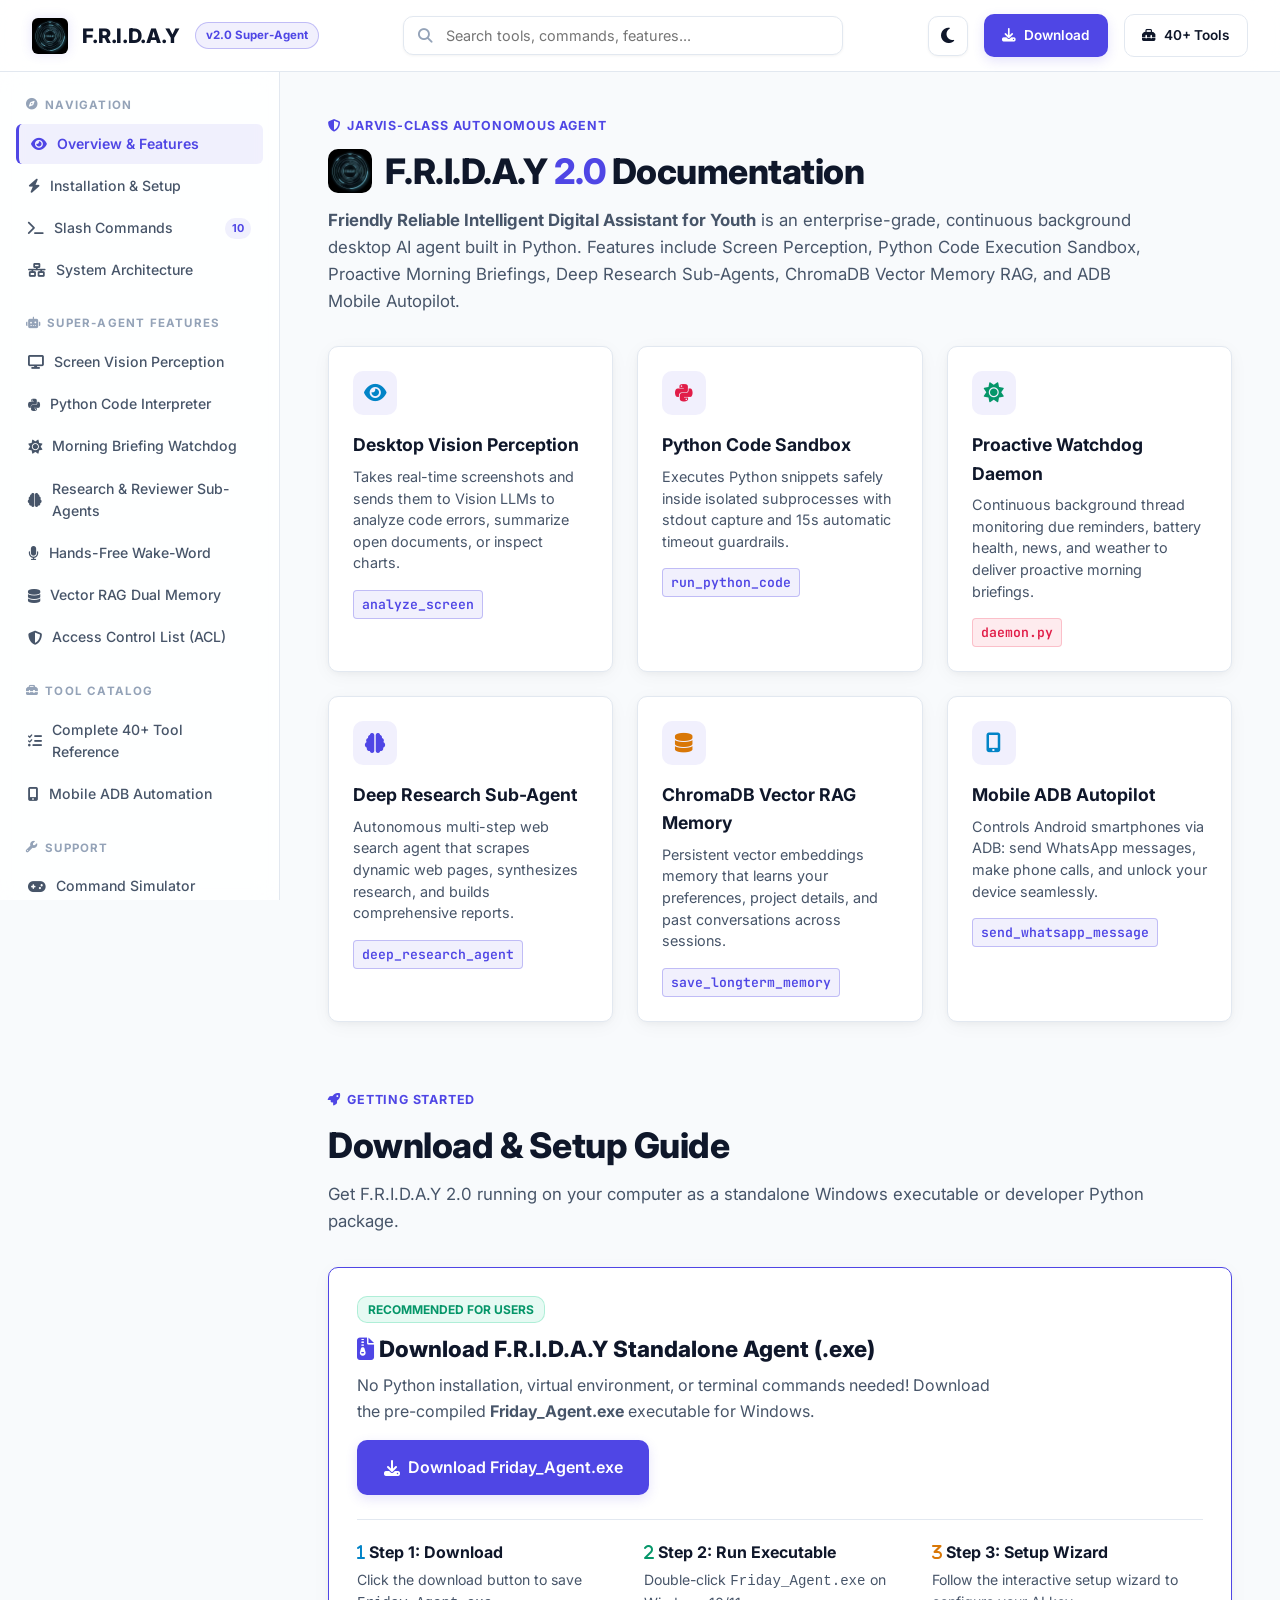
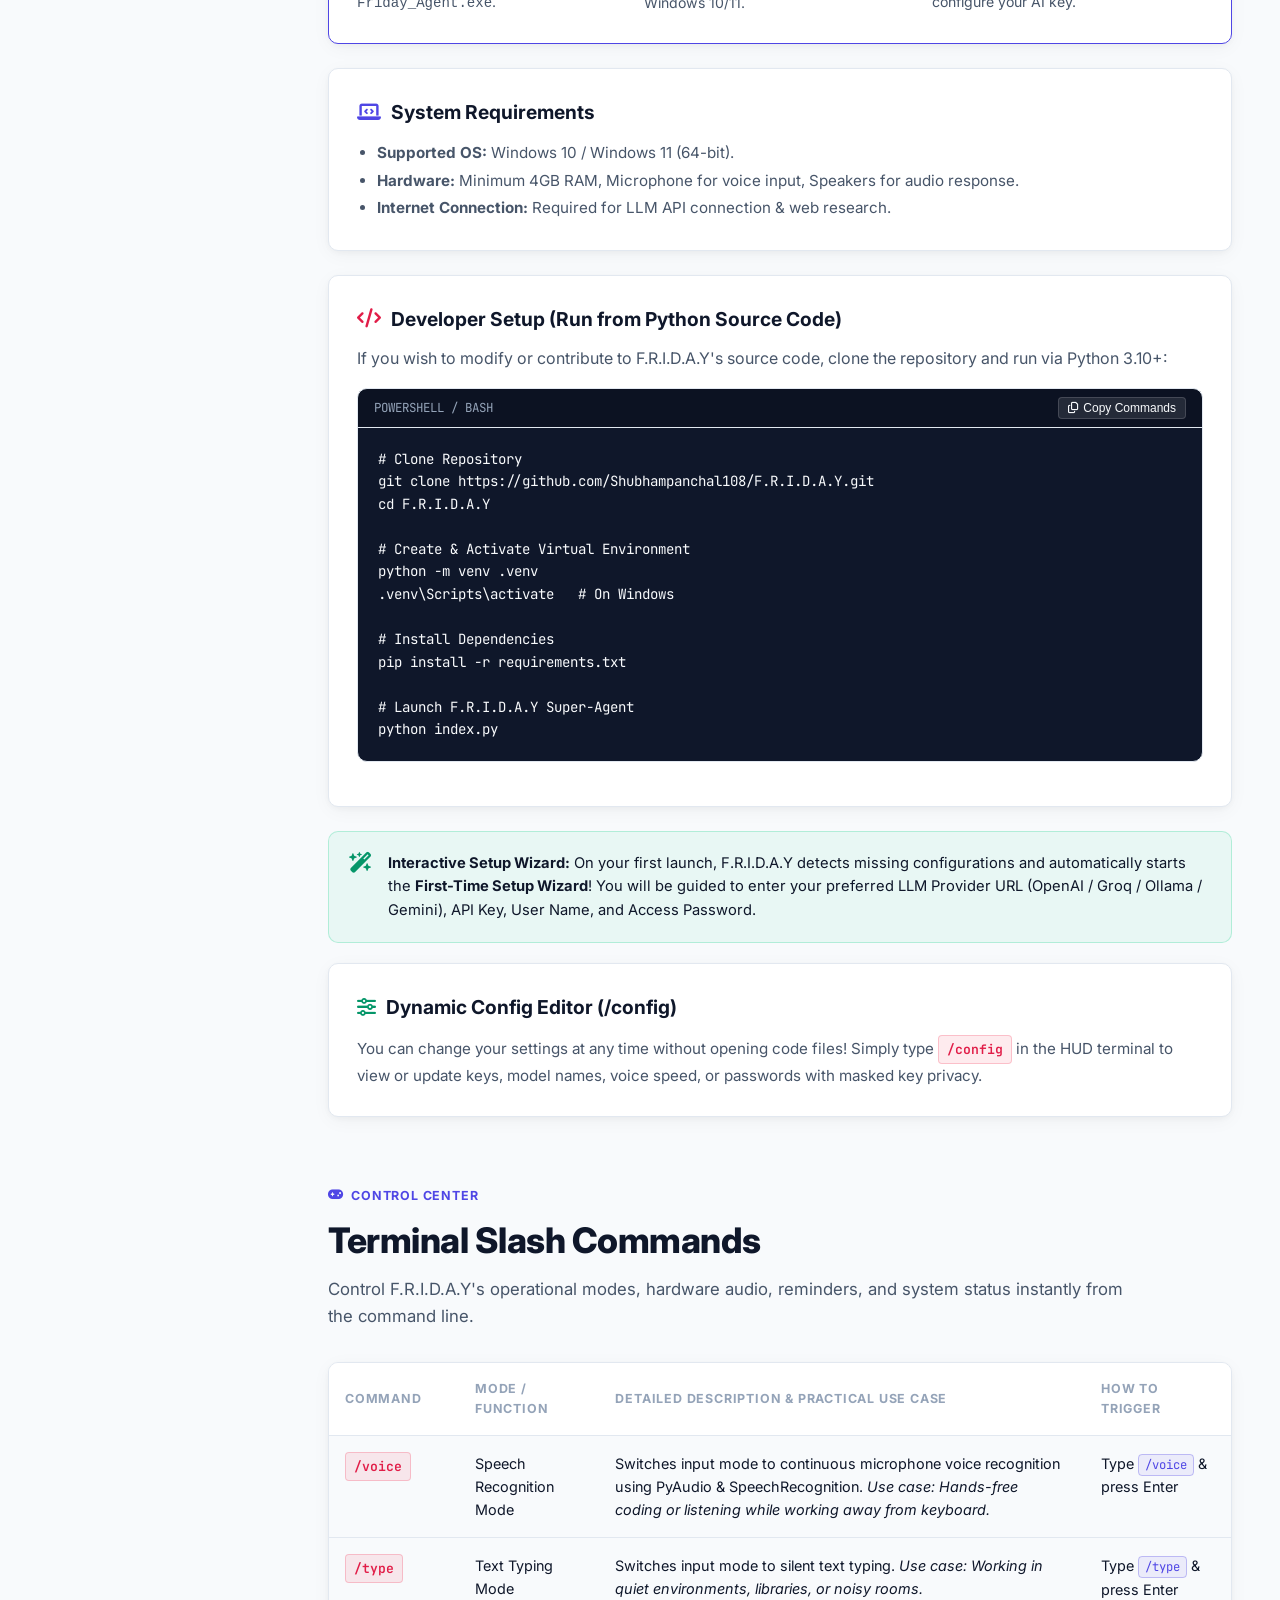
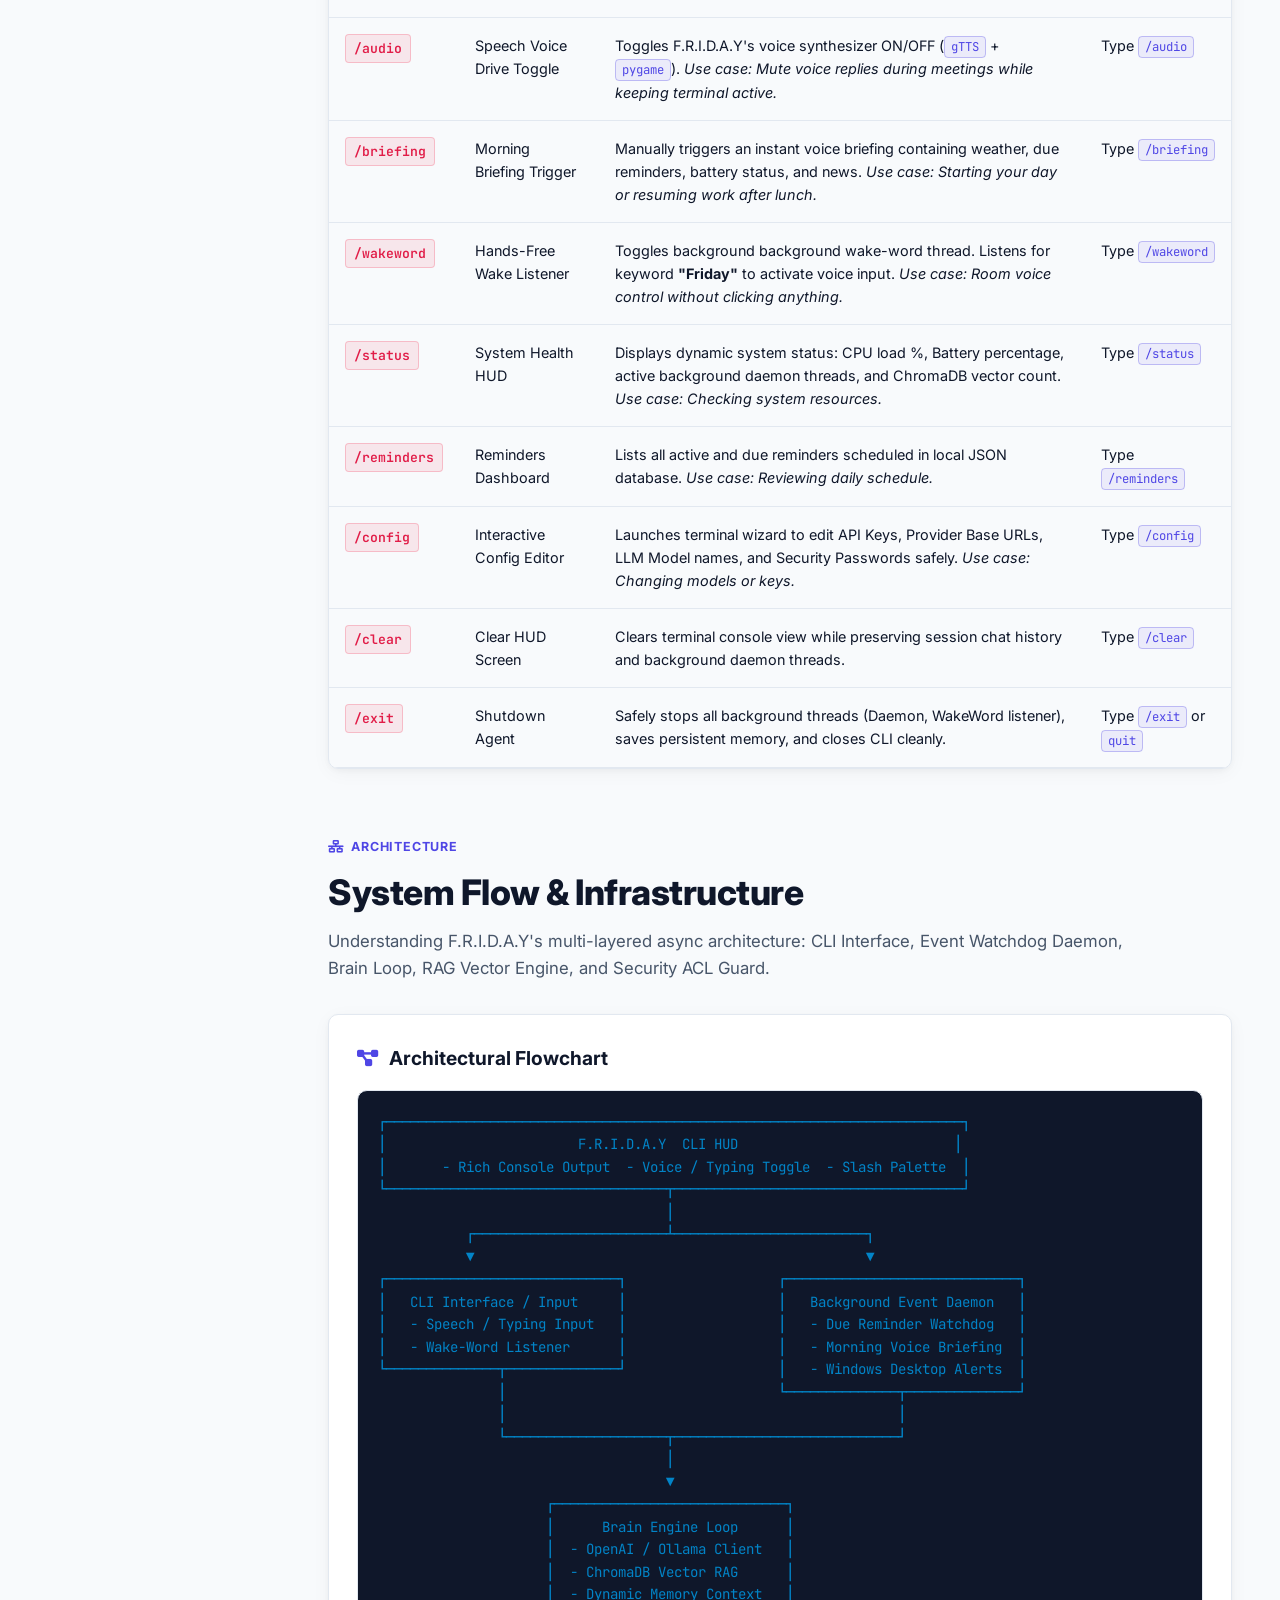
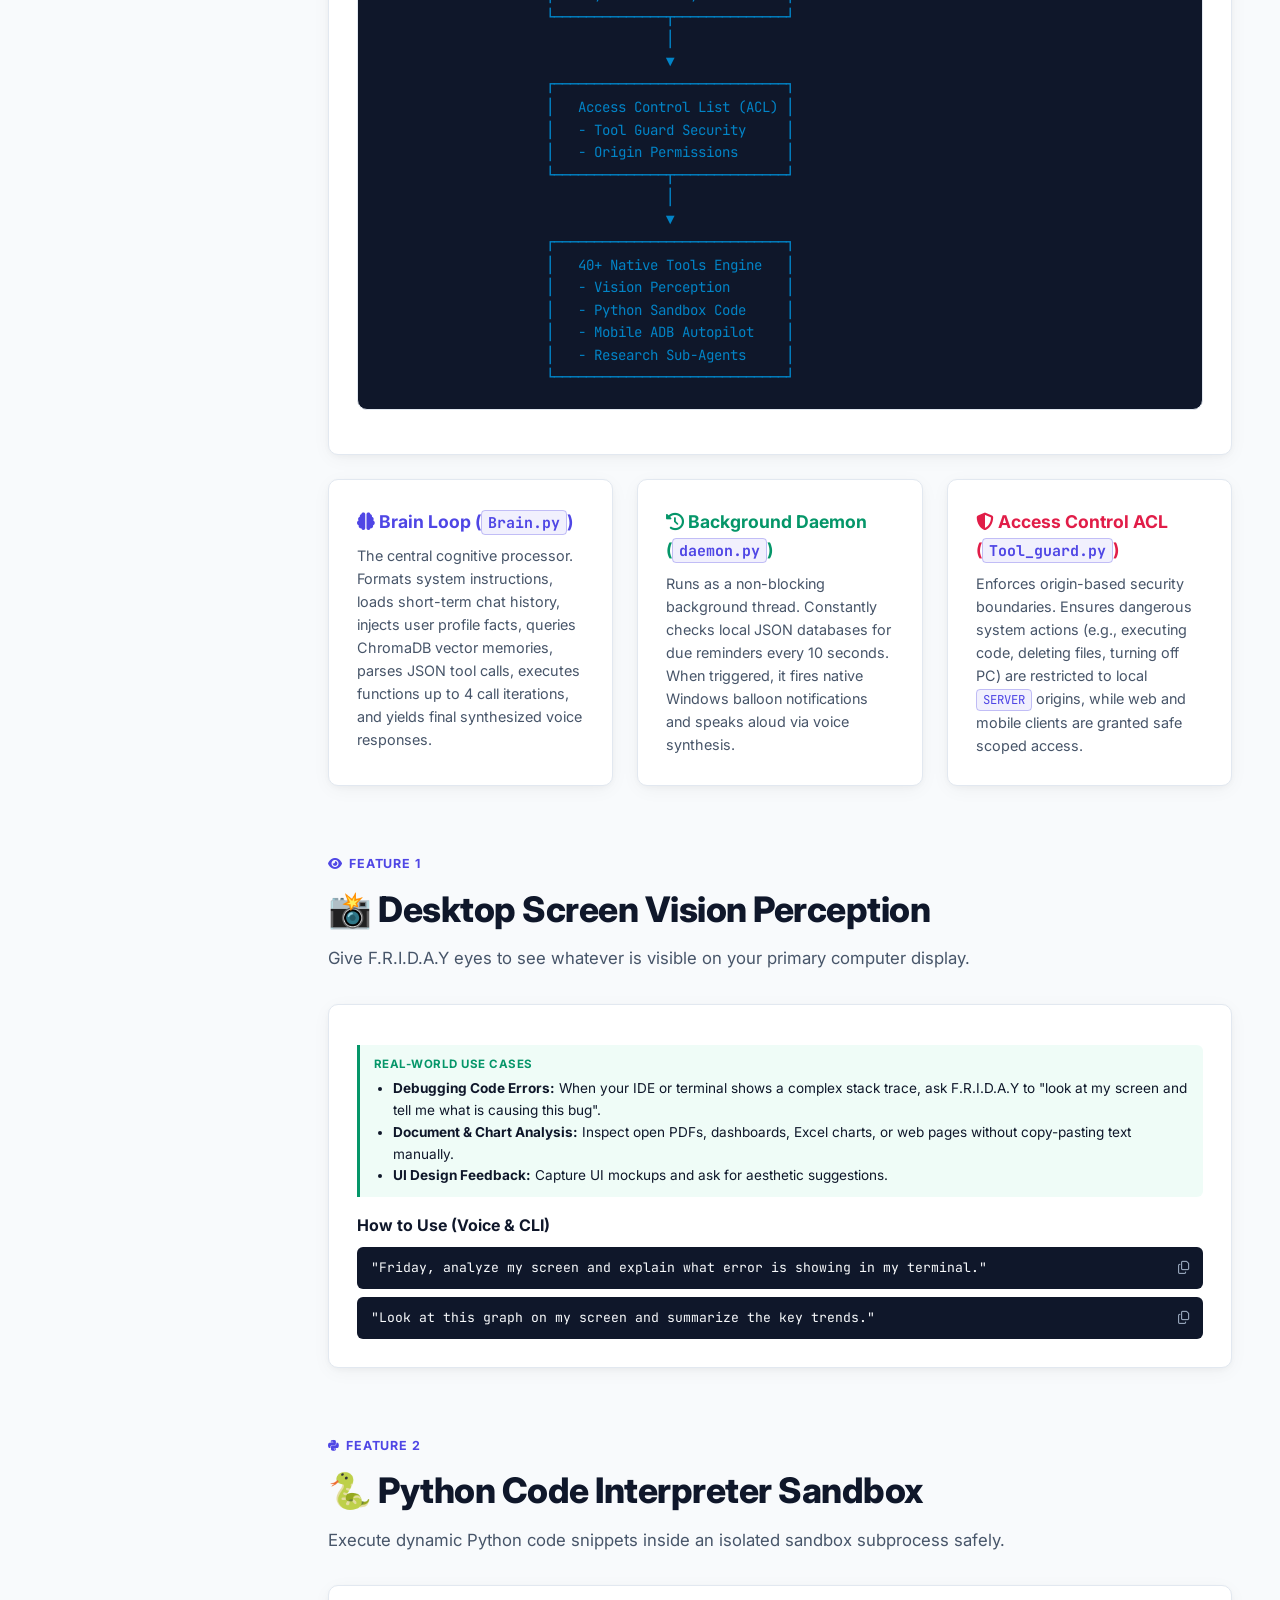
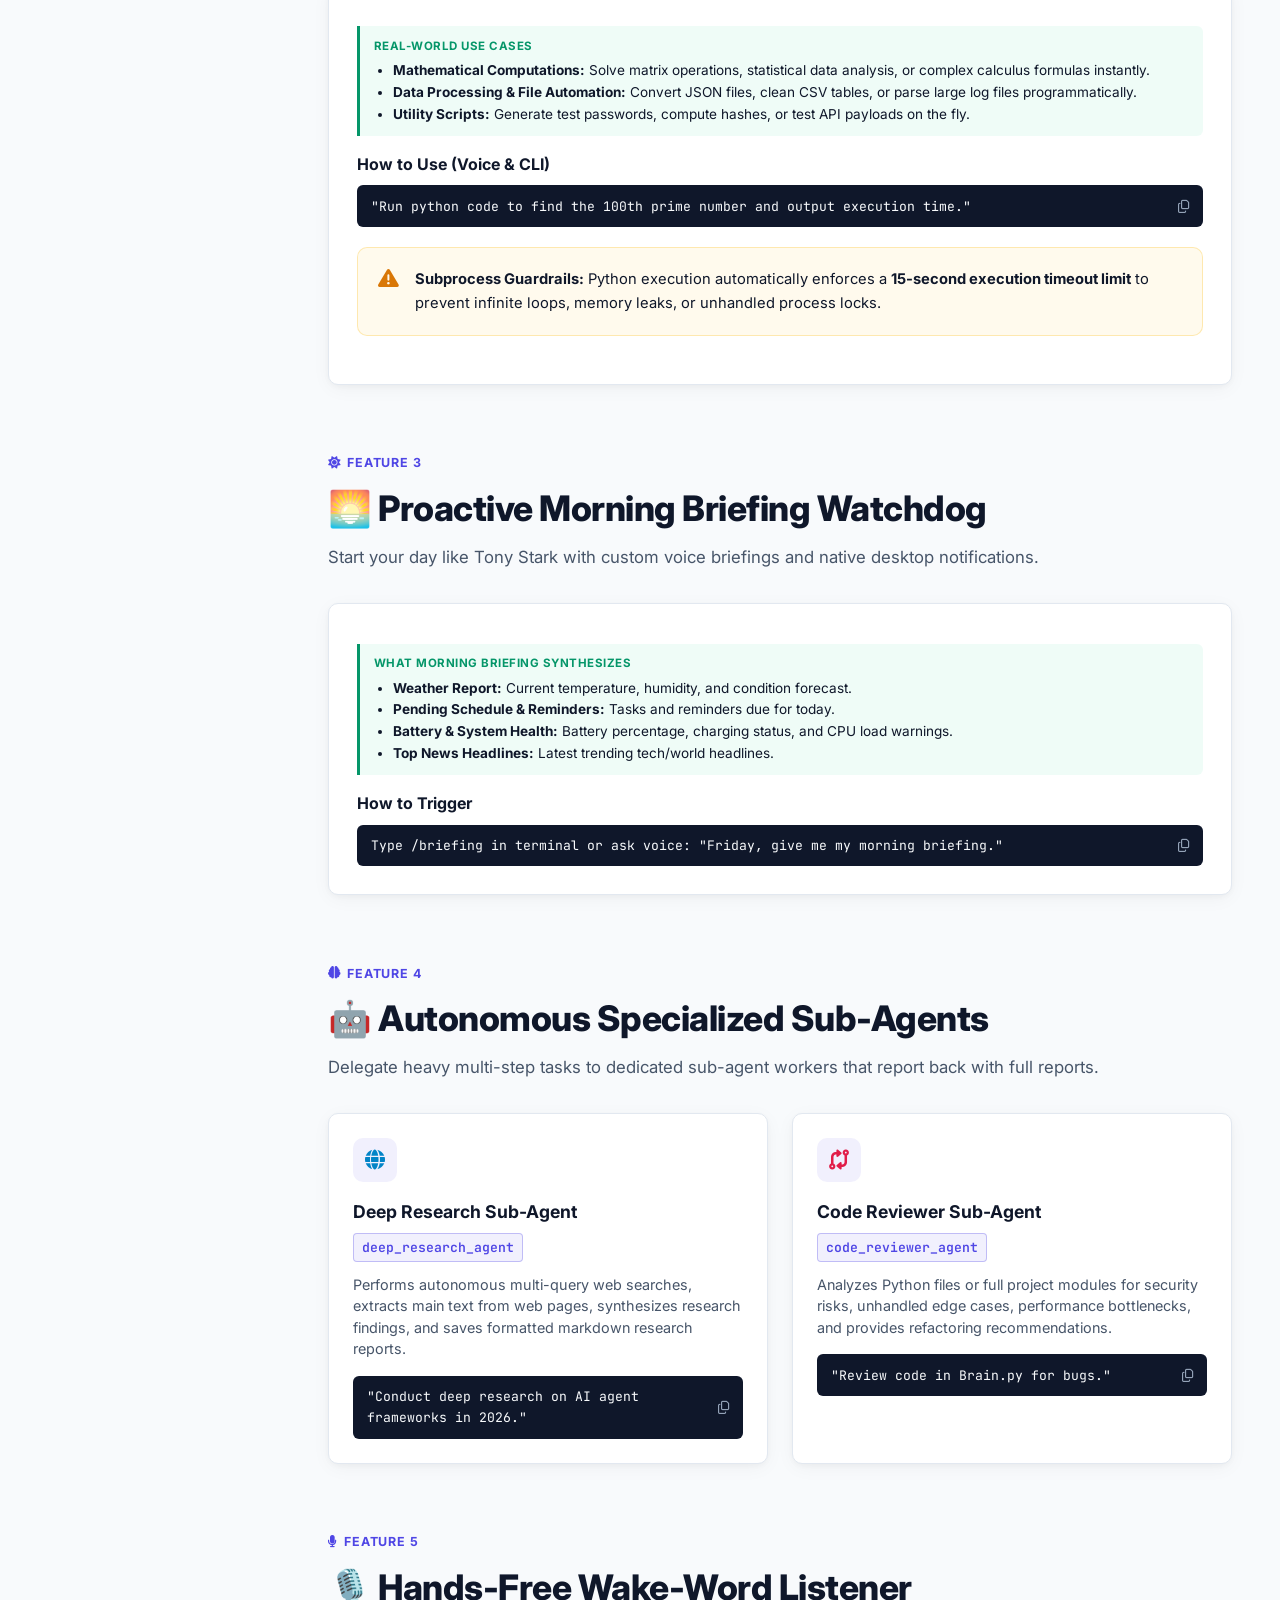
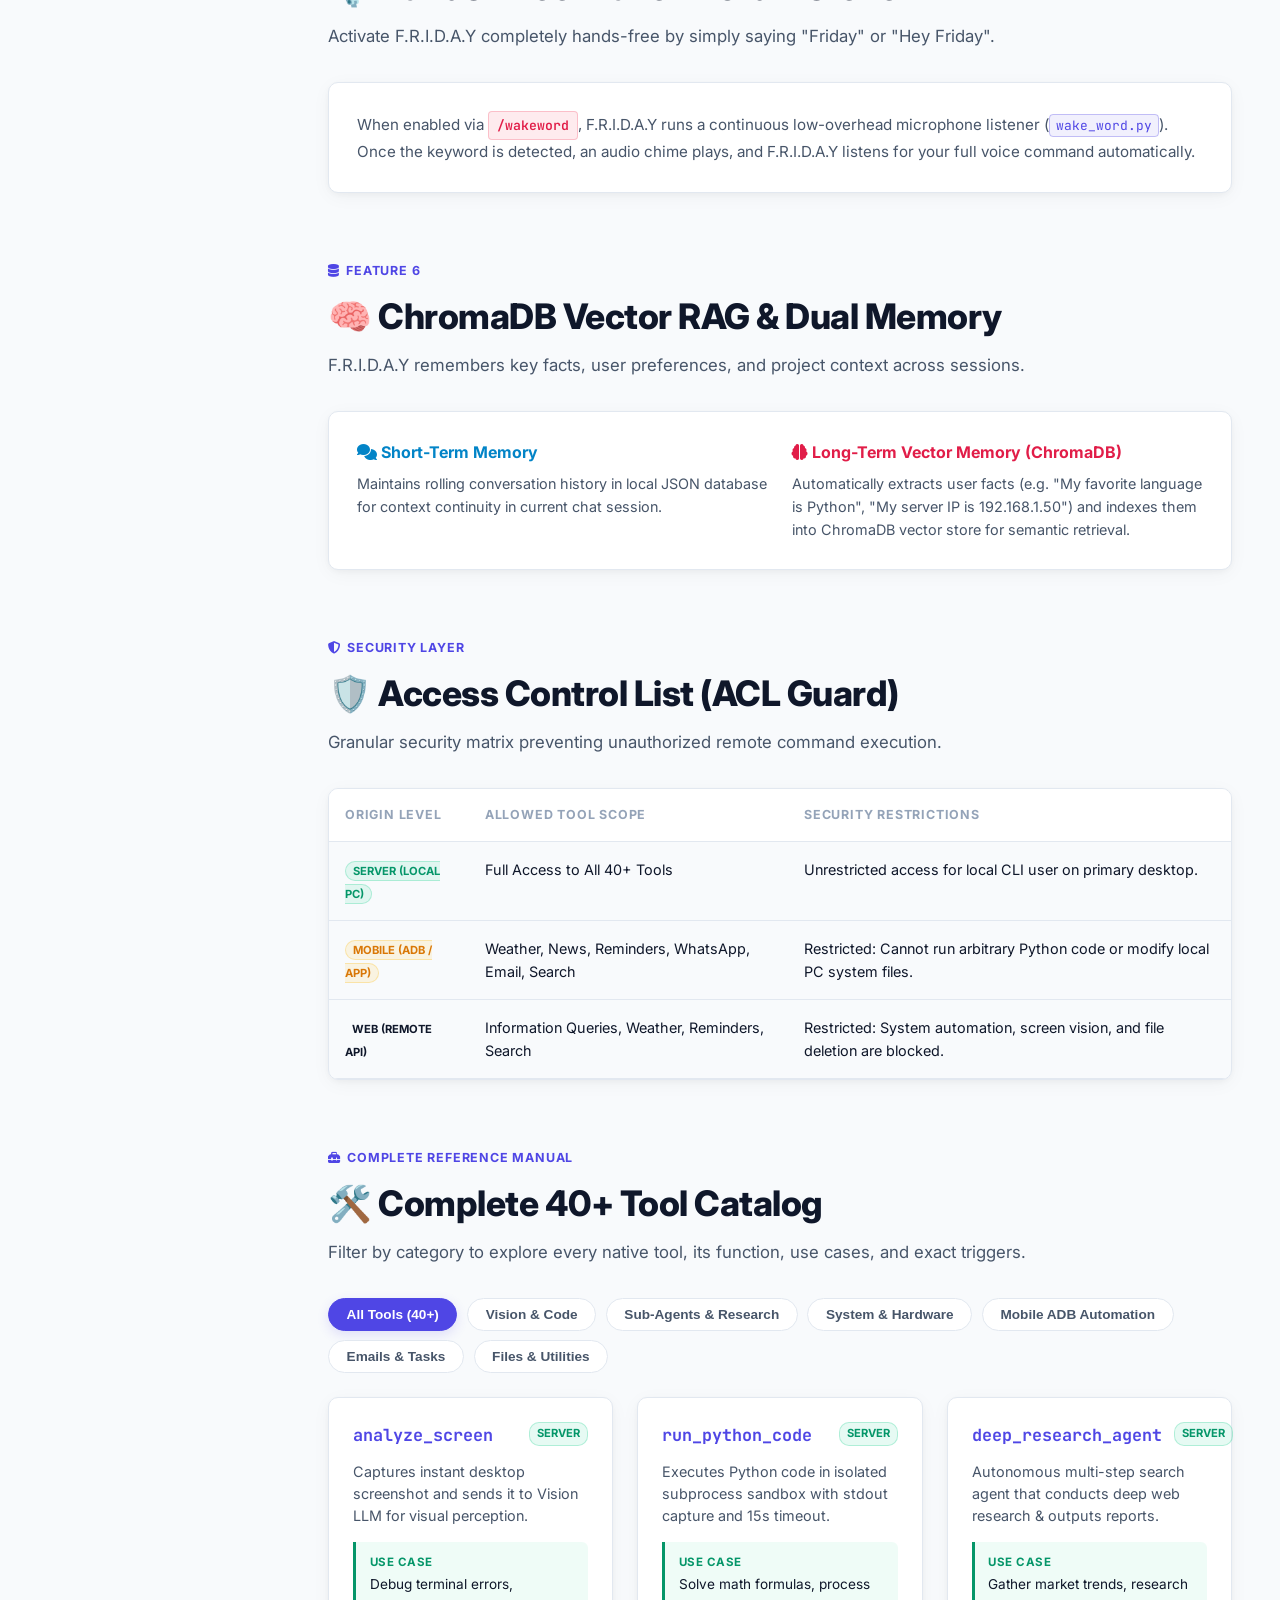
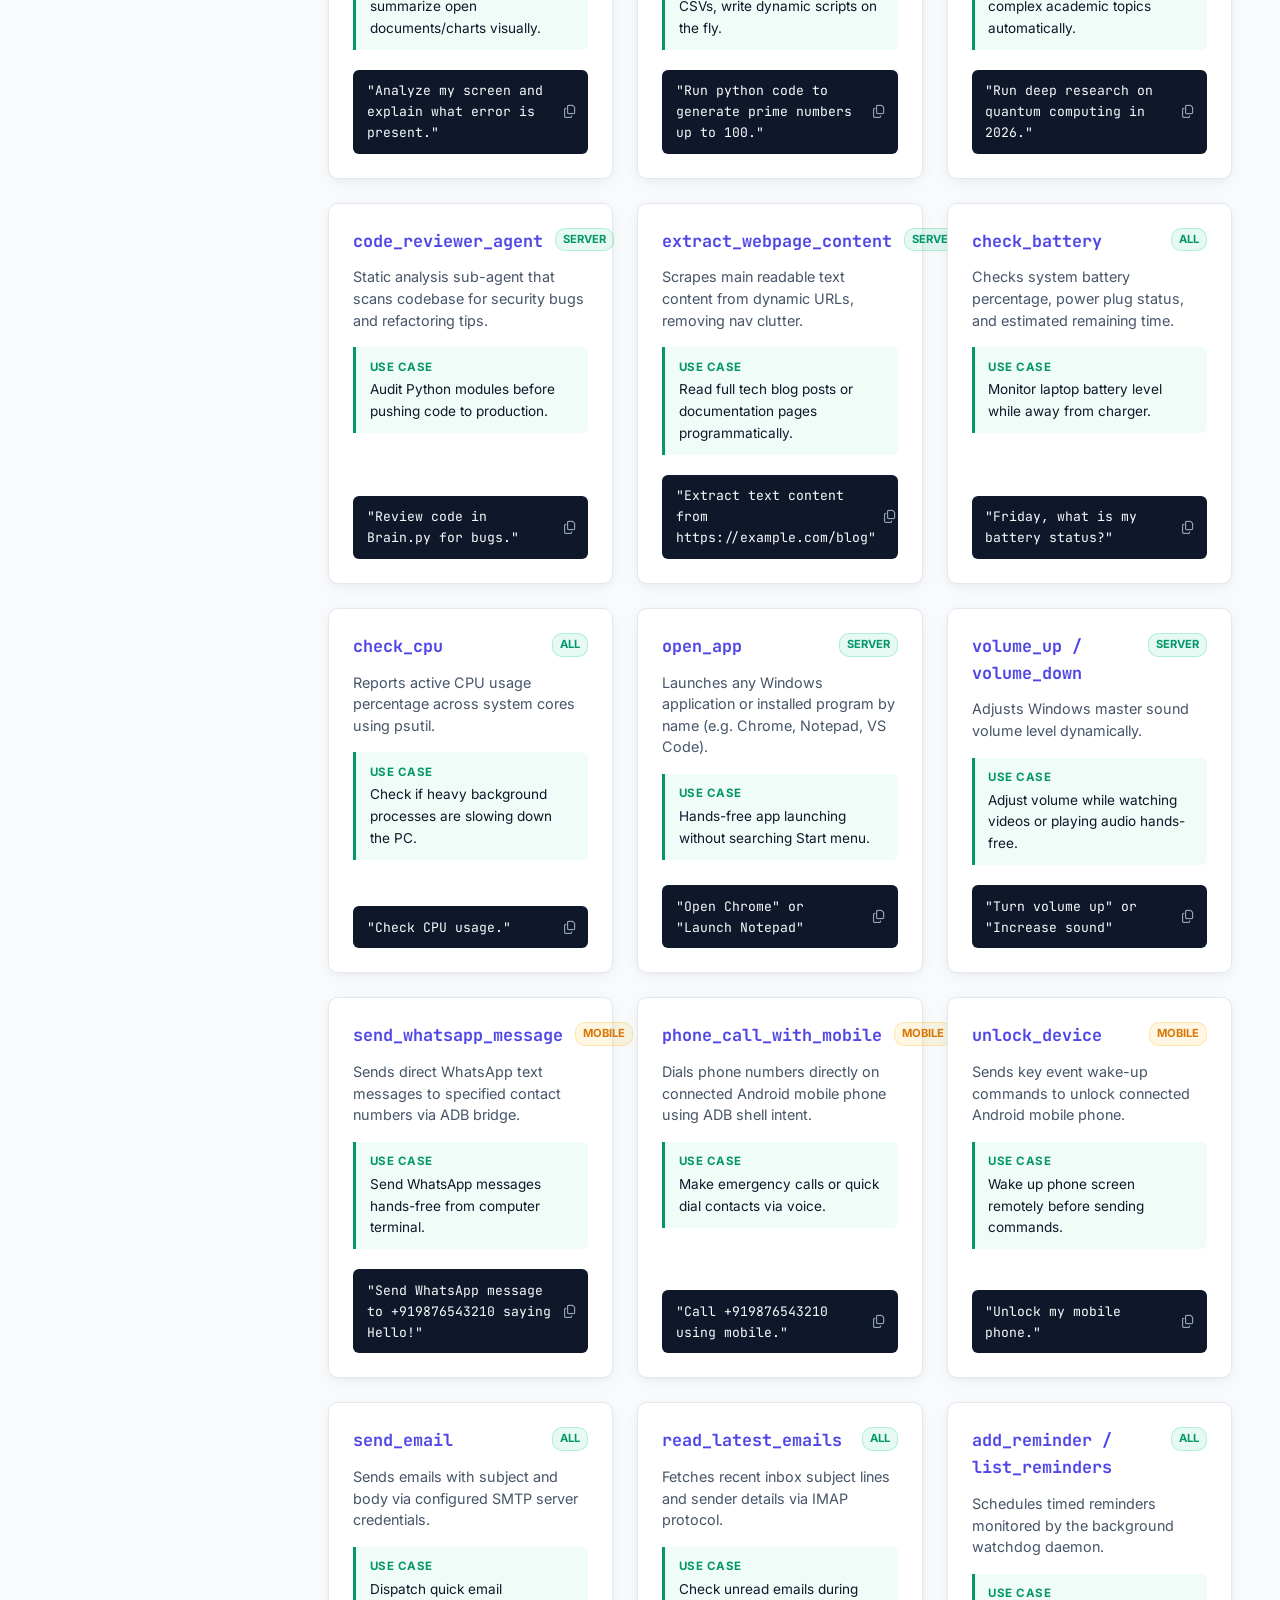
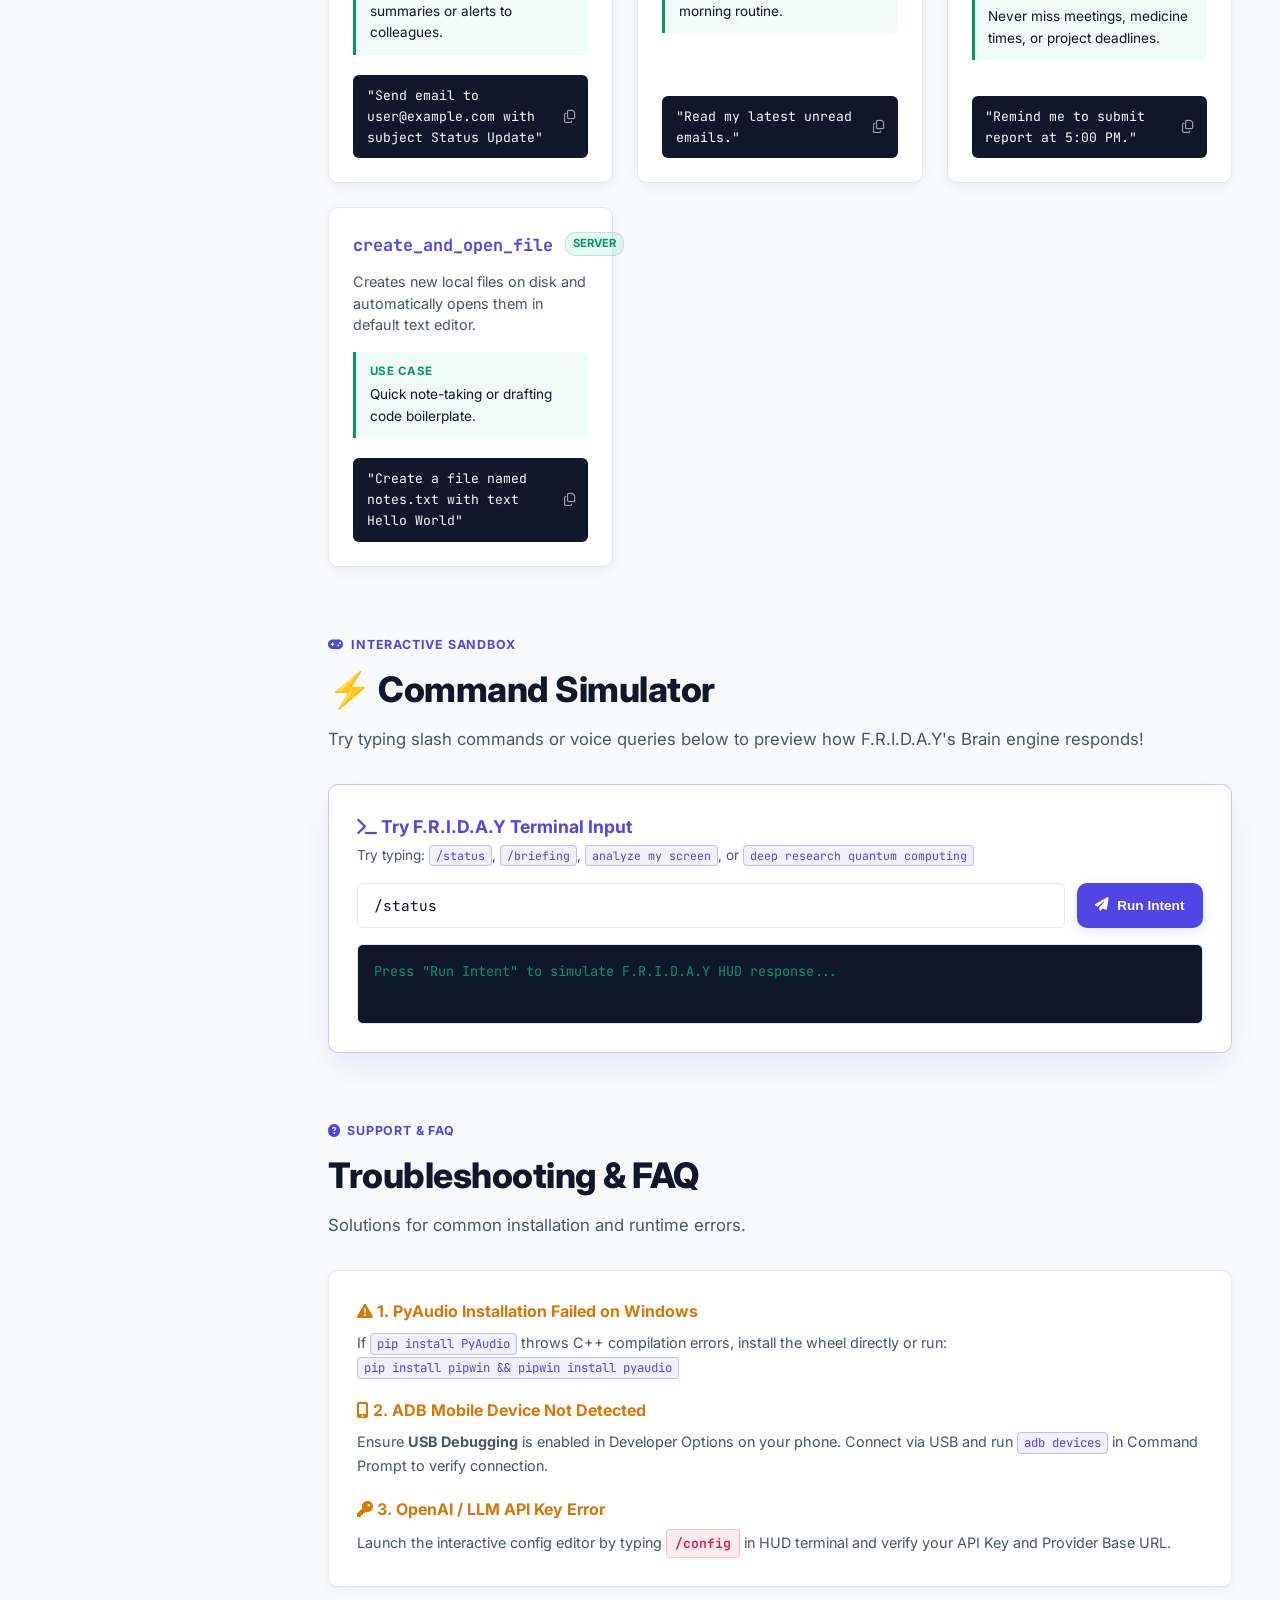
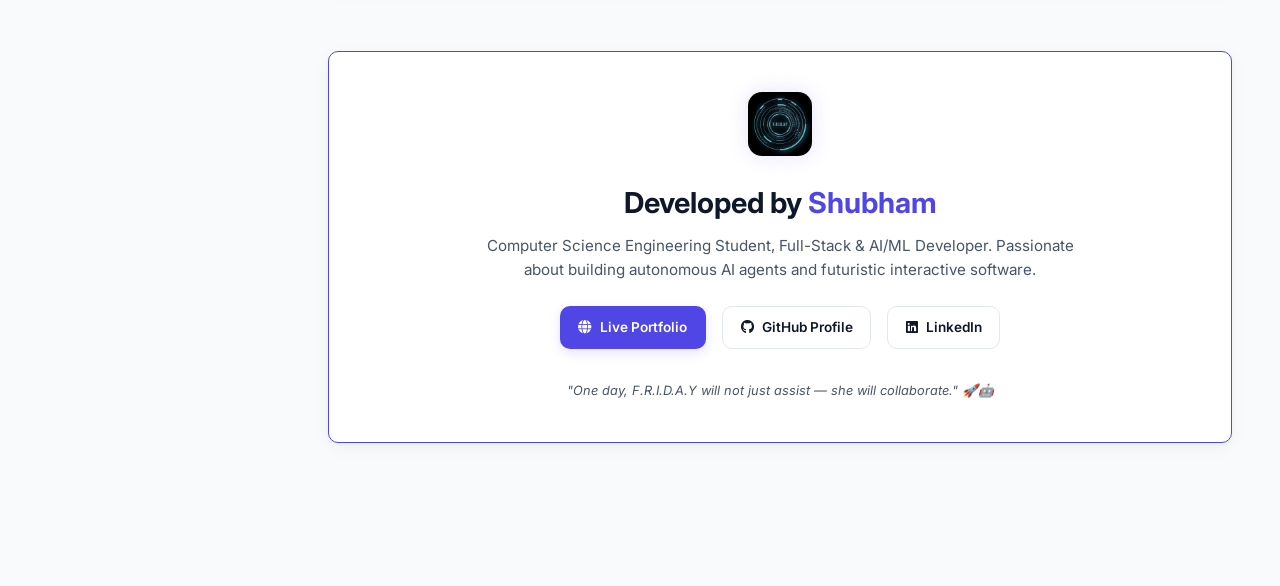
==== commit f5cb1b97: "v2.2.0" ====
--- a/documentation/index.html
+++ b/documentation/index.html
@@ -29,7 +29,7 @@
     <!-- Search Engine Bar -->
     <div class="search-wrapper">
       <i class="fa-solid fa-magnifying-glass search-icon"></i>
-      <input type="text" id="globalSearch" class="search-input" placeholder="Search features, tools, commands, architecture (e.g. Vision, /briefing, ADB)...">
+      <input type="text" id="globalSearch" class="search-input" placeholder="Search tools, commands, features...">
     </div>
 
     <!-- Header Actions & Theme Switcher -->
@@ -37,19 +37,32 @@
       <button class="theme-toggle-btn" id="themeToggle" title="Switch Theme">
         <i class="fa-solid fa-moon"></i>
       </button>
-      <a href="assets/Friday_Agent.exe" download class="btn-primary">
-        <i class="fa-solid fa-download"></i> Download F.R.I.D.A.Y
+      <a href="assets/Friday_Agent.exe" download class="btn-primary" title="Download F.R.I.D.A.Y Agent">
+        <i class="fa-solid fa-download"></i> <span class="btn-text">Download</span>
       </a>
-      <a href="#tools-catalog" class="btn-outline">
-        <i class="fa-solid fa-toolbox"></i> 40+ Tools
+      <a href="#tools-catalog" class="btn-outline btn-tools">
+        <i class="fa-solid fa-toolbox"></i> <span class="btn-text">40+ Tools</span>
       </a>
     </div>
   </header>
 
   <div class="app-container">
 
+    <!-- Mobile Navigation Overlay -->
+    <div class="sidebar-overlay" id="sidebarOverlay"></div>
+
     <!-- ================= LEFT SIDEBAR NAVIGATION ================= -->
     <aside class="sidebar">
+      <div class="sidebar-header-mobile">
+        <a href="#" class="brand-wrapper">
+          <img src="assets/logo.png" alt="F.R.I.D.A.Y Logo" class="brand-logo-img">
+          <div class="brand-title">F.R.I.D.A.Y</div>
+        </a>
+        <button class="sidebar-close-btn" id="sidebarCloseBtn" aria-label="Close Navigation">
+          <i class="fa-solid fa-xmark"></i>
+        </button>
+      </div>
+
       <div class="sidebar-group">
         <div class="sidebar-title"><i class="fa-solid fa-compass"></i> Navigation</div>
         <ul class="sidebar-menu">
@@ -162,7 +175,7 @@
 
         <!-- RECOMMENDED METHOD: STANDALONE EXE -->
         <div class="glass-card" style="border-color: var(--accent-primary); background: var(--bg-card);">
-          <div style="display: flex; align-items: center; justify-content: space-between; gap: 1rem; flex-wrap: wrap;">
+          <div class="download-card-header">
             <div>
               <span class="origin-badge origin-server" style="font-size: 0.75rem; padding: 3px 10px; margin-bottom: 0.5rem; display: inline-block;">RECOMMENDED FOR USERS</span>
               <h3 style="font-size: 1.4rem; color: var(--text-primary); font-weight: 800;"><i class="fa-solid fa-file-zipper" style="color: var(--accent-primary);"></i> Download F.R.I.D.A.Y Standalone Agent (.exe)</h3>
@@ -175,7 +188,7 @@
             </a>
           </div>
 
-          <div style="display: grid; grid-template-columns: repeat(auto-fit, minmax(220px, 1fr)); gap: 1rem; margin-top: 1.5rem; border-top: 1px solid var(--border-color); padding-top: 1.25rem;">
+          <div class="quickstart-steps-grid">
             <div>
               <strong style="color: var(--text-primary);"><i class="fa-solid fa-1" style="color: var(--accent-cyan);"></i> Step 1: Download</strong>
               <p style="color: var(--text-secondary); font-size: 0.88rem; margin-top: 0.2rem;">Click the download button to save <code>Friday_Agent.exe</code>.</p>
@@ -248,7 +261,7 @@
           <p class="section-subtitle">Control F.R.I.D.A.Y's operational modes, hardware audio, reminders, and system status instantly from the command line.</p>
         </div>
 
-        <div class="custom-table-wrapper">
+        <div class="custom-table-wrapper responsive-table">
           <table class="custom-table">
             <thead>
               <tr>
@@ -260,64 +273,64 @@
             </thead>
             <tbody>
               <tr>
-                <td><span class="command-badge copyable-cmd">/voice</span></td>
-                <td>Speech Recognition Mode</td>
-                <td>Switches input mode to continuous microphone voice recognition using PyAudio & SpeechRecognition. <em>Use case: Hands-free coding or listening while working away from keyboard.</em></td>
-                <td>Type <code class="inline-code">/voice</code> & press Enter</td>
-              </tr>
-              <tr>
-                <td><span class="command-badge copyable-cmd">/type</span></td>
-                <td>Text Typing Mode</td>
-                <td>Switches input mode to silent text typing. <em>Use case: Working in quiet environments, libraries, or noisy rooms.</em></td>
-                <td>Type <code class="inline-code">/type</code> & press Enter</td>
-              </tr>
-              <tr>
-                <td><span class="command-badge copyable-cmd">/audio</span></td>
-                <td>Speech Voice Drive Toggle</td>
-                <td>Toggles F.R.I.D.A.Y's voice synthesizer ON/OFF (<code class="inline-code">gTTS</code> + <code class="inline-code">pygame</code>). <em>Use case: Mute voice replies during meetings while keeping terminal active.</em></td>
-                <td>Type <code class="inline-code">/audio</code></td>
-              </tr>
-              <tr>
-                <td><span class="command-badge copyable-cmd">/briefing</span></td>
-                <td>Morning Briefing Trigger</td>
-                <td>Manually triggers an instant voice briefing containing weather, due reminders, battery status, and news. <em>Use case: Starting your day or resuming work after lunch.</em></td>
-                <td>Type <code class="inline-code">/briefing</code></td>
-              </tr>
-              <tr>
-                <td><span class="command-badge copyable-cmd">/wakeword</span></td>
-                <td>Hands-Free Wake Listener</td>
-                <td>Toggles background background wake-word thread. Listens for keyword <strong>"Friday"</strong> to activate voice input. <em>Use case: Room voice control without clicking anything.</em></td>
-                <td>Type <code class="inline-code">/wakeword</code></td>
-              </tr>
-              <tr>
-                <td><span class="command-badge copyable-cmd">/status</span></td>
-                <td>System Health HUD</td>
-                <td>Displays dynamic system status: CPU load %, Battery percentage, active background daemon threads, and ChromaDB vector count. <em>Use case: Checking system resources.</em></td>
-                <td>Type <code class="inline-code">/status</code></td>
-              </tr>
-              <tr>
-                <td><span class="command-badge copyable-cmd">/reminders</span></td>
-                <td>Reminders Dashboard</td>
-                <td>Lists all active and due reminders scheduled in local JSON database. <em>Use case: Reviewing daily schedule.</em></td>
-                <td>Type <code class="inline-code">/reminders</code></td>
-              </tr>
-              <tr>
-                <td><span class="command-badge copyable-cmd">/config</span></td>
-                <td>Interactive Config Editor</td>
-                <td>Launches terminal wizard to edit API Keys, Provider Base URLs, LLM Model names, and Security Passwords safely. <em>Use case: Changing models or keys.</em></td>
-                <td>Type <code class="inline-code">/config</code></td>
-              </tr>
-              <tr>
-                <td><span class="command-badge copyable-cmd">/clear</span></td>
-                <td>Clear HUD Screen</td>
-                <td>Clears terminal console view while preserving session chat history and background daemon threads.</td>
-                <td>Type <code class="inline-code">/clear</code></td>
-              </tr>
-              <tr>
-                <td><span class="command-badge copyable-cmd">/exit</span></td>
-                <td>Shutdown Agent</td>
-                <td>Safely stops all background threads (Daemon, WakeWord listener), saves persistent memory, and closes CLI cleanly.</td>
-                <td>Type <code class="inline-code">/exit</code> or <code class="inline-code">quit</code></td>
+                <td data-label="Command"><span class="command-badge copyable-cmd">/voice</span></td>
+                <td data-label="Mode / Function">Speech Recognition Mode</td>
+                <td data-label="Description">Switches input mode to continuous microphone voice recognition using PyAudio & SpeechRecognition. <em>Use case: Hands-free coding or listening while working away from keyboard.</em></td>
+                <td data-label="Trigger">Type <code class="inline-code">/voice</code> & press Enter</td>
+              </tr>
+              <tr>
+                <td data-label="Command"><span class="command-badge copyable-cmd">/type</span></td>
+                <td data-label="Mode / Function">Text Typing Mode</td>
+                <td data-label="Description">Switches input mode to silent text typing. <em>Use case: Working in quiet environments, libraries, or noisy rooms.</em></td>
+                <td data-label="Trigger">Type <code class="inline-code">/type</code> & press Enter</td>
+              </tr>
+              <tr>
+                <td data-label="Command"><span class="command-badge copyable-cmd">/audio</span></td>
+                <td data-label="Mode / Function">Speech Voice Drive Toggle</td>
+                <td data-label="Description">Toggles F.R.I.D.A.Y's voice synthesizer ON/OFF (<code class="inline-code">gTTS</code> + <code class="inline-code">pygame</code>). <em>Use case: Mute voice replies during meetings while keeping terminal active.</em></td>
+                <td data-label="Trigger">Type <code class="inline-code">/audio</code></td>
+              </tr>
+              <tr>
+                <td data-label="Command"><span class="command-badge copyable-cmd">/briefing</span></td>
+                <td data-label="Mode / Function">Morning Briefing Trigger</td>
+                <td data-label="Description">Manually triggers an instant voice briefing containing weather, due reminders, battery status, and news. <em>Use case: Starting your day or resuming work after lunch.</em></td>
+                <td data-label="Trigger">Type <code class="inline-code">/briefing</code></td>
+              </tr>
+              <tr>
+                <td data-label="Command"><span class="command-badge copyable-cmd">/wakeword</span></td>
+                <td data-label="Mode / Function">Hands-Free Wake Listener</td>
+                <td data-label="Description">Toggles background background wake-word thread. Listens for keyword <strong>"Friday"</strong> to activate voice input. <em>Use case: Room voice control without clicking anything.</em></td>
+                <td data-label="Trigger">Type <code class="inline-code">/wakeword</code></td>
+              </tr>
+              <tr>
+                <td data-label="Command"><span class="command-badge copyable-cmd">/status</span></td>
+                <td data-label="Mode / Function">System Health HUD</td>
+                <td data-label="Description">Displays dynamic system status: CPU load %, Battery percentage, active background daemon threads, and ChromaDB vector count. <em>Use case: Checking system resources.</em></td>
+                <td data-label="Trigger">Type <code class="inline-code">/status</code></td>
+              </tr>
+              <tr>
+                <td data-label="Command"><span class="command-badge copyable-cmd">/reminders</span></td>
+                <td data-label="Mode / Function">Reminders Dashboard</td>
+                <td data-label="Description">Lists all active and due reminders scheduled in local JSON database. <em>Use case: Reviewing daily schedule.</em></td>
+                <td data-label="Trigger">Type <code class="inline-code">/reminders</code></td>
+              </tr>
+              <tr>
+                <td data-label="Command"><span class="command-badge copyable-cmd">/config</span></td>
+                <td data-label="Mode / Function">Interactive Config Editor</td>
+                <td data-label="Description">Launches terminal wizard to edit API Keys, Provider Base URLs, LLM Model names, and Security Passwords safely. <em>Use case: Changing models or keys.</em></td>
+                <td data-label="Trigger">Type <code class="inline-code">/config</code></td>
+              </tr>
+              <tr>
+                <td data-label="Command"><span class="command-badge copyable-cmd">/clear</span></td>
+                <td data-label="Mode / Function">Clear HUD Screen</td>
+                <td data-label="Description">Clears terminal console view while preserving session chat history and background daemon threads.</td>
+                <td data-label="Trigger">Type <code class="inline-code">/clear</code></td>
+              </tr>
+              <tr>
+                <td data-label="Command"><span class="command-badge copyable-cmd">/exit</span></td>
+                <td data-label="Mode / Function">Shutdown Agent</td>
+                <td data-label="Description">Safely stops all background threads (Daemon, WakeWord listener), saves persistent memory, and closes CLI cleanly.</td>
+                <td data-label="Trigger">Type <code class="inline-code">/exit</code> or <code class="inline-code">quit</code></td>
               </tr>
             </tbody>
           </table>
@@ -553,7 +566,7 @@
         </div>
 
         <div class="glass-card">
-          <div class="feature-grid" style="grid-template-columns: 1fr 1fr; margin-top: 0;">
+          <div class="feature-grid dual-memory-grid" style="margin-top: 0;">
             <div>
               <h4 style="color: var(--accent-cyan);"><i class="fa-solid fa-comments"></i> Short-Term Memory</h4>
               <p style="color: var(--text-secondary); font-size: 0.9rem; margin-top: 0.4rem;">
@@ -578,7 +591,7 @@
           <p class="section-subtitle">Granular security matrix preventing unauthorized remote command execution.</p>
         </div>
 
-        <div class="custom-table-wrapper">
+        <div class="custom-table-wrapper responsive-table">
           <table class="custom-table">
             <thead>
               <tr>
@@ -589,19 +602,19 @@
             </thead>
             <tbody>
               <tr>
-                <td><span class="origin-badge origin-server">SERVER (Local PC)</span></td>
-                <td>Full Access to All 40+ Tools</td>
-                <td>Unrestricted access for local CLI user on primary desktop.</td>
-              </tr>
-              <tr>
-                <td><span class="origin-badge origin-mobile">MOBILE (ADB / App)</span></td>
-                <td>Weather, News, Reminders, WhatsApp, Email, Search</td>
-                <td>Restricted: Cannot run arbitrary Python code or modify local PC system files.</td>
-              </tr>
-              <tr>
-                <td><span class="origin-badge origin-web">WEB (Remote API)</span></td>
-                <td>Information Queries, Weather, Reminders, Search</td>
-                <td>Restricted: System automation, screen vision, and file deletion are blocked.</td>
+                <td data-label="Origin Level"><span class="origin-badge origin-server">SERVER (Local PC)</span></td>
+                <td data-label="Allowed Scope">Full Access to All 40+ Tools</td>
+                <td data-label="Restrictions">Unrestricted access for local CLI user on primary desktop.</td>
+              </tr>
+              <tr>
+                <td data-label="Origin Level"><span class="origin-badge origin-mobile">MOBILE (ADB / App)</span></td>
+                <td data-label="Allowed Scope">Weather, News, Reminders, WhatsApp, Email, Search</td>
+                <td data-label="Restrictions">Restricted: Cannot run arbitrary Python code or modify local PC system files.</td>
+              </tr>
+              <tr>
+                <td data-label="Origin Level"><span class="origin-badge origin-web">WEB (Remote API)</span></td>
+                <td data-label="Allowed Scope">Information Queries, Weather, Reminders, Search</td>
+                <td data-label="Restrictions">Restricted: System automation, screen vision, and file deletion are blocked.</td>
               </tr>
             </tbody>
           </table>
--- a/documentation/style.css
+++ b/documentation/style.css
@@ -317,6 +317,27 @@
   transform: translateY(-1px);
 }
 
+/* Sidebar Overlay for Mobile Navigation */
+.sidebar-overlay {
+  position: fixed;
+  top: 0;
+  left: 0;
+  right: 0;
+  bottom: 0;
+  background: rgba(0, 0, 0, 0.6);
+  backdrop-filter: blur(4px);
+  -webkit-backdrop-filter: blur(4px);
+  z-index: 85;
+  opacity: 0;
+  visibility: hidden;
+  transition: var(--transition-fast);
+}
+
+.sidebar-overlay.active {
+  opacity: 1;
+  visibility: visible;
+}
+
 /* Sidebar Navigation */
 .sidebar {
   width: var(--sidebar-width);
@@ -471,7 +492,7 @@
 /* Feature Grid */
 .feature-grid {
   display: grid;
-  grid-template-columns: repeat(auto-fit, minmax(320px, 1fr));
+  grid-template-columns: repeat(auto-fit, minmax(260px, 1fr));
   gap: 1.5rem;
   margin-top: 1.5rem;
 }
@@ -698,7 +719,7 @@
 /* Tool Cards Grid */
 .tools-grid {
   display: grid;
-  grid-template-columns: repeat(auto-fill, minmax(360px, 1fr));
+  grid-template-columns: repeat(auto-fill, minmax(280px, 1fr));
   gap: 1.5rem;
 }
 
@@ -885,7 +906,56 @@
   to { transform: translateX(0); opacity: 1; }
 }
 
-/* Mobile Responsive */
+/* ==========================================
+   MOBILE & RESPONSIVE UTILITIES
+   ========================================== */
+.sidebar-header-mobile {
+  display: none;
+  align-items: center;
+  justify-content: space-between;
+  padding-bottom: 1rem;
+  margin-bottom: 1rem;
+  border-bottom: 1px solid var(--border-color);
+}
+
+.sidebar-close-btn {
+  background: none;
+  border: none;
+  color: var(--text-primary);
+  font-size: 1.4rem;
+  cursor: pointer;
+  padding: 4px 8px;
+  border-radius: var(--radius-sm);
+  transition: var(--transition-fast);
+}
+
+.sidebar-close-btn:hover {
+  background: var(--bg-tag);
+  color: var(--accent-primary);
+}
+
+.download-card-header {
+  display: flex;
+  align-items: center;
+  justify-content: space-between;
+  gap: 1rem;
+  flex-wrap: wrap;
+}
+
+.quickstart-steps-grid {
+  display: grid;
+  grid-template-columns: repeat(auto-fit, minmax(220px, 1fr));
+  gap: 1rem;
+  margin-top: 1.5rem;
+  border-top: 1px solid var(--border-color);
+  padding-top: 1.25rem;
+}
+
+.arch-diagram-wrapper {
+  overflow-x: auto;
+  -webkit-overflow-scrolling: touch;
+}
+
 .mobile-toggle-btn {
   display: none;
   background: none;
@@ -893,24 +963,308 @@
   color: var(--text-primary);
   font-size: 1.4rem;
   cursor: pointer;
-}
-
+  padding: 4px;
+}
+
+/* Responsive Table transformed into Mobile Cards */
+@media (max-width: 680px) {
+  .responsive-table table,
+  .responsive-table thead,
+  .responsive-table tbody,
+  .responsive-table th,
+  .responsive-table td,
+  .responsive-table tr {
+    display: block;
+    width: 100%;
+  }
+
+  .responsive-table thead {
+    display: none;
+  }
+
+  .responsive-table tr {
+    margin-bottom: 1rem;
+    border: 1px solid var(--border-color);
+    border-radius: var(--radius-md);
+    background: var(--bg-card);
+    padding: 1rem;
+    box-shadow: var(--shadow-card);
+  }
+
+  .responsive-table td {
+    padding: 0.5rem 0;
+    border: none;
+    border-bottom: 1px solid var(--border-color);
+    display: flex;
+    flex-direction: column;
+    align-items: flex-start;
+    gap: 0.25rem;
+    font-size: 0.85rem;
+  }
+
+  .responsive-table td:last-child {
+    border-bottom: none;
+    padding-bottom: 0;
+  }
+
+  .responsive-table td[data-label]::before {
+    content: attr(data-label);
+    font-size: 0.7rem;
+    font-weight: 700;
+    text-transform: uppercase;
+    letter-spacing: 0.6px;
+    color: var(--accent-primary);
+  }
+}
+
+/* Media Query Breakpoints */
 @media (max-width: 992px) {
+  :root {
+    --header-height: 64px;
+    --sidebar-width: 280px;
+  }
+
+  .top-header {
+    padding: 0 1.25rem;
+    gap: 0.75rem;
+  }
+
+  .sidebar-header-mobile {
+    display: flex;
+  }
+
   .sidebar {
+    position: fixed;
+    top: 0;
+    left: 0;
+    bottom: 0;
+    width: var(--sidebar-width);
+    max-width: 85vw;
+    z-index: 1000;
     transform: translateX(-100%);
-  }
+    box-shadow: none;
+    transition: transform 0.3s cubic-bezier(0.4, 0, 0.2, 1);
+  }
+
   .sidebar.open {
     transform: translateX(0);
-    box-shadow: 10px 0 30px rgba(0, 0, 0, 0.3);
-  }
+    box-shadow: 10px 0 30px rgba(0, 0, 0, 0.5);
+  }
+
+  .sidebar-overlay {
+    z-index: 999;
+  }
+
   .main-viewport {
     margin-left: 0;
-    padding: 2rem 1.5rem;
-  }
+    margin-top: var(--header-height);
+    padding: 1.75rem 1.25rem 4rem 1.25rem;
+    width: 100%;
+    max-width: 100vw;
+  }
+
   .search-wrapper {
-    width: 200px;
-  }
+    flex: 1;
+    max-width: 280px;
+  }
+
   .mobile-toggle-btn {
     display: block;
   }
 }
+
+@media (max-width: 768px) {
+  .brand-version {
+    display: none;
+  }
+
+  .search-wrapper {
+    max-width: 200px;
+  }
+
+  .search-input {
+    font-size: 0.82rem;
+    padding: 0.45rem 0.6rem 0.45rem 2.1rem;
+  }
+
+  .search-icon {
+    left: 0.65rem;
+    font-size: 0.8rem;
+  }
+
+  .btn-tools {
+    display: none;
+  }
+
+  .header-actions {
+    gap: 0.4rem;
+  }
+
+  .btn-primary {
+    padding: 0.45rem 0.75rem;
+    font-size: 0.8rem;
+  }
+
+  .section-title {
+    font-size: 1.6rem;
+    letter-spacing: -0.3px;
+  }
+
+  .section-subtitle {
+    font-size: 0.92rem;
+  }
+
+  .glass-card, .feature-card, .tool-card, .tester-box {
+    padding: 1.25rem;
+  }
+
+  .feature-grid, .tools-grid {
+    grid-template-columns: repeat(auto-fill, minmax(240px, 1fr));
+    gap: 1rem;
+  }
+
+  .toast-container {
+    left: 1rem;
+    right: 1rem;
+    bottom: 1rem;
+    width: auto;
+  }
+
+  .toast {
+    width: 100%;
+  }
+
+  .arch-code-block {
+    font-size: 0.65rem;
+    line-height: 1.3;
+    padding: 0.75rem 0.5rem;
+  }
+}
+
+@media (max-width: 576px) {
+  :root {
+    --header-height: 60px;
+  }
+
+  .top-header {
+    padding: 0 0.75rem;
+    gap: 0.5rem;
+  }
+
+  .brand-title {
+    font-size: 1.05rem;
+  }
+
+  .brand-logo-img {
+    width: 28px;
+    height: 28px;
+  }
+
+  .search-wrapper {
+    flex: 1;
+    min-width: 0;
+    max-width: 160px;
+  }
+
+  .header-actions .btn-primary .btn-text {
+    display: none;
+  }
+
+  .header-actions .btn-primary {
+    padding: 0.5rem;
+    border-radius: var(--radius-md);
+  }
+
+  .main-viewport {
+    padding: 1.25rem 0.75rem 3rem 0.75rem;
+  }
+
+  .doc-section {
+    margin-bottom: 2.5rem;
+    scroll-margin-top: 80px;
+  }
+
+  .section-title {
+    font-size: 1.35rem;
+    flex-wrap: wrap;
+  }
+
+  .section-subtitle {
+    font-size: 0.85rem;
+    line-height: 1.5;
+  }
+
+  .feature-grid, .tools-grid, .dual-memory-grid, .quickstart-steps-grid {
+    grid-template-columns: 1fr;
+  }
+
+  .download-card-header {
+    flex-direction: column;
+    align-items: flex-start;
+  }
+
+  .download-card-header .btn-primary {
+    width: 100%;
+    justify-content: center;
+  }
+
+  .tool-filter-bar {
+    gap: 0.4rem;
+  }
+
+  .filter-btn {
+    padding: 0.4rem 0.8rem;
+    font-size: 0.78rem;
+  }
+
+  .tester-input-group {
+    flex-direction: column;
+  }
+
+  .tester-input-group .btn-primary {
+    justify-content: center;
+    width: 100%;
+  }
+
+  .callout {
+    padding: 0.85rem;
+    flex-direction: column;
+    gap: 0.5rem;
+  }
+
+  .code-header {
+    flex-wrap: wrap;
+    gap: 0.5rem;
+  }
+
+  pre.code-block {
+    padding: 0.85rem 0.65rem;
+    font-size: 0.78rem;
+  }
+
+  .arch-code-block {
+    font-size: 0.55rem;
+    line-height: 1.2;
+  }
+
+  .tool-example-box {
+    flex-direction: column;
+    align-items: flex-start;
+    gap: 0.4rem;
+    word-break: break-word;
+  }
+
+  .tool-example-box span {
+    word-break: break-word;
+  }
+
+  .tool-copy-icon {
+    align-self: flex-end;
+  }
+}
+
+@media (max-width: 400px) {
+  .search-wrapper {
+    display: none;
+  }
+}
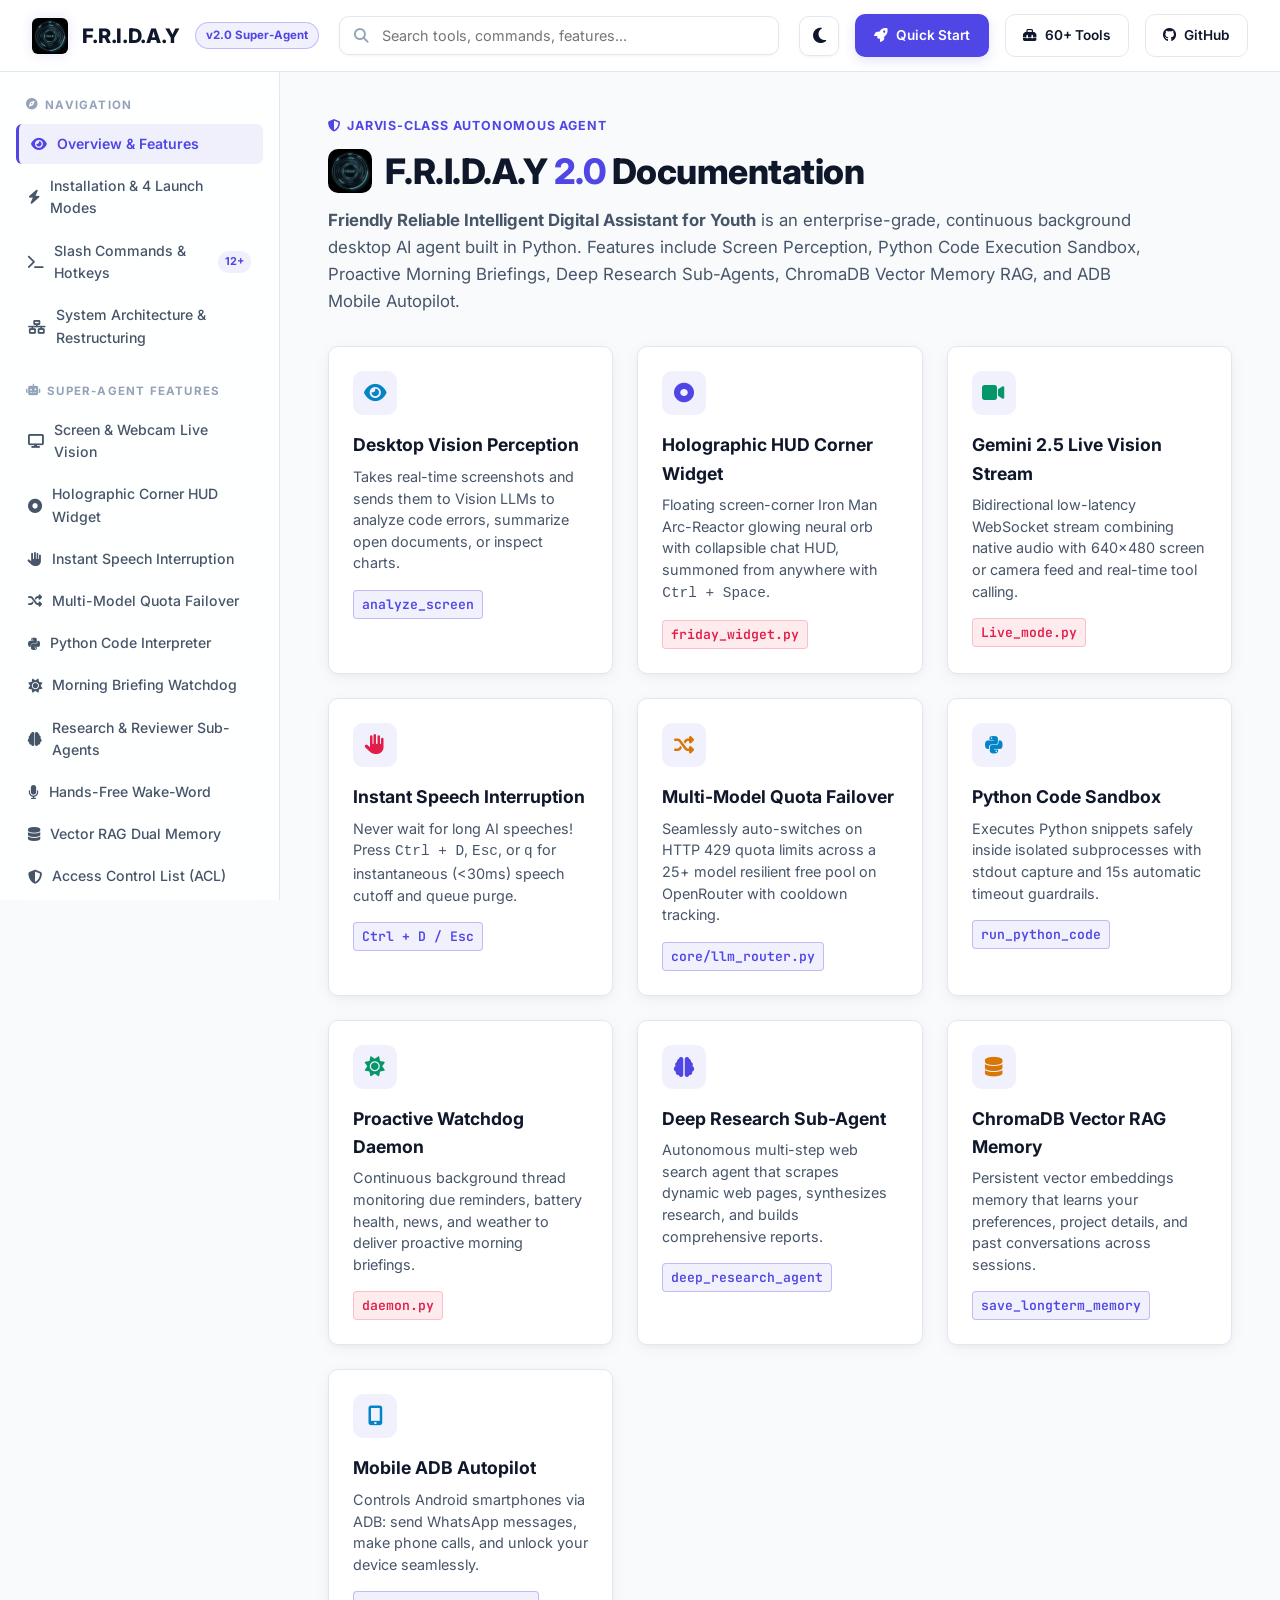
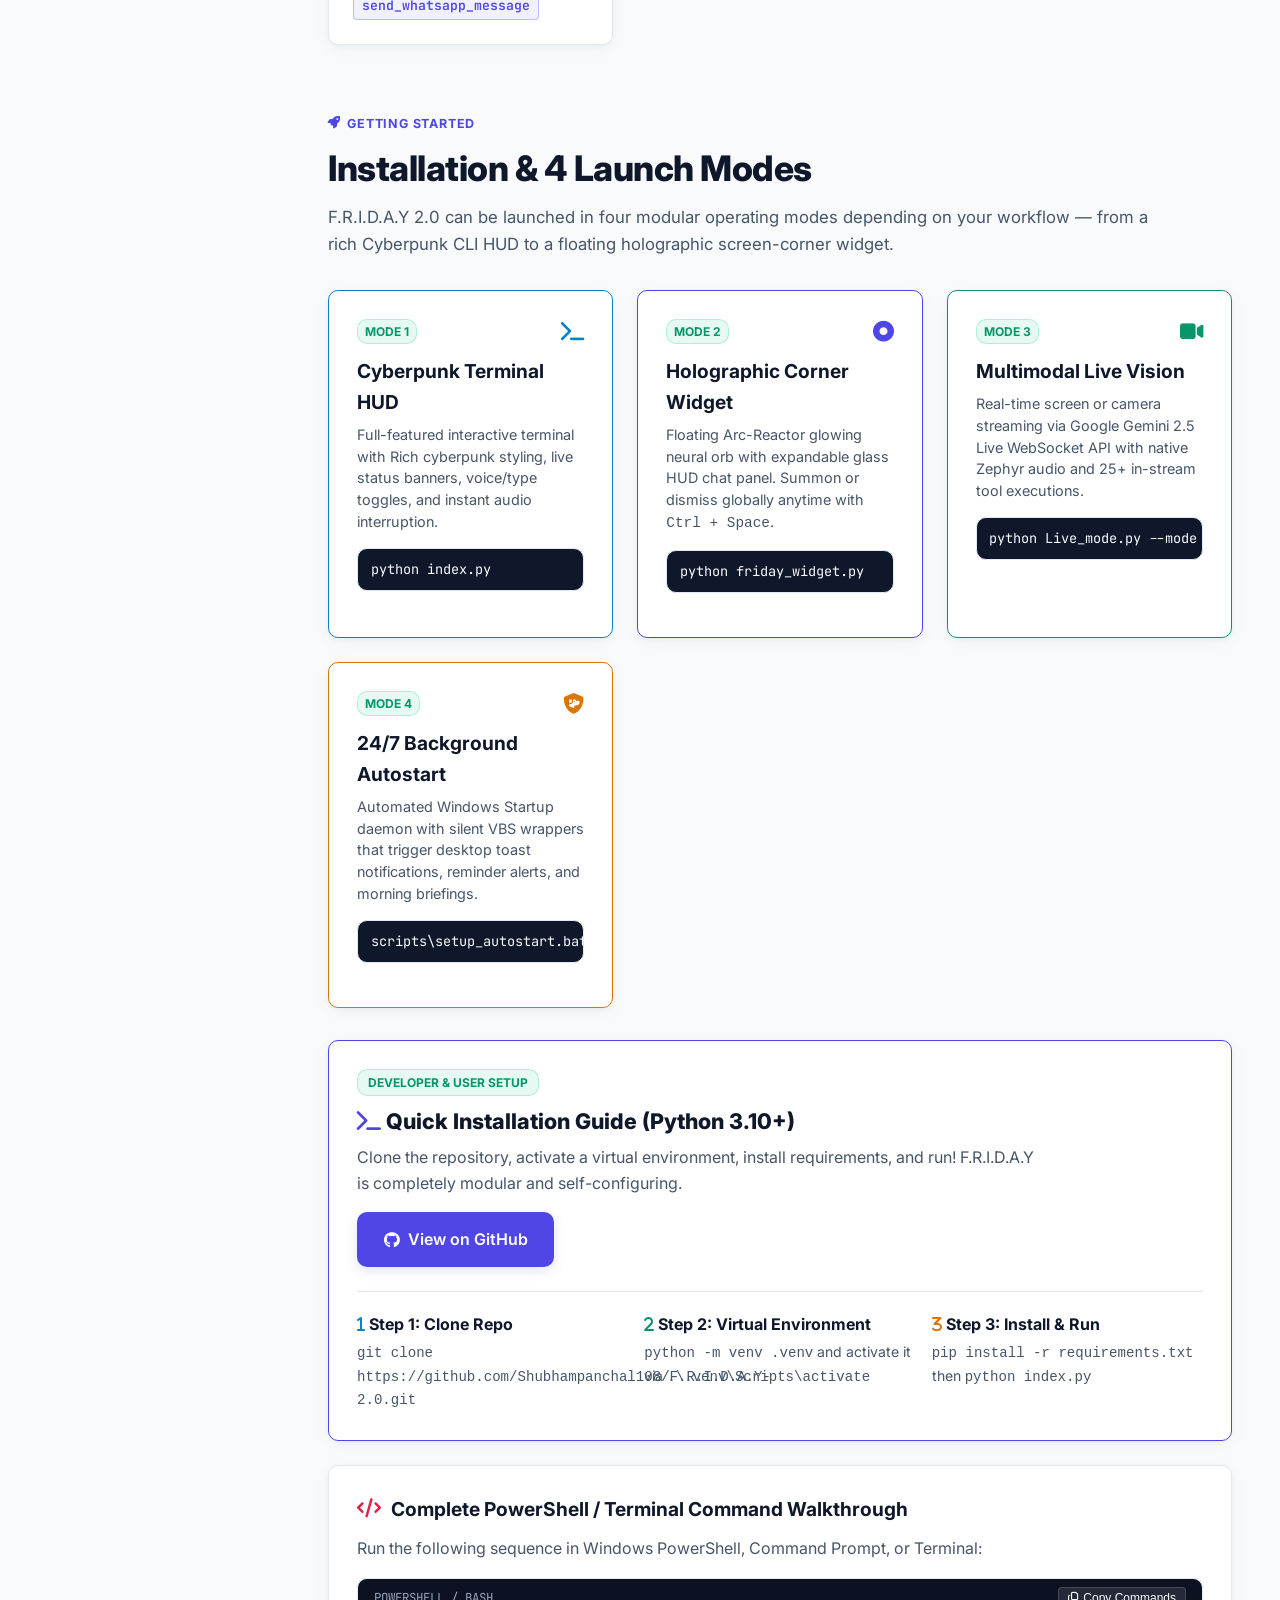
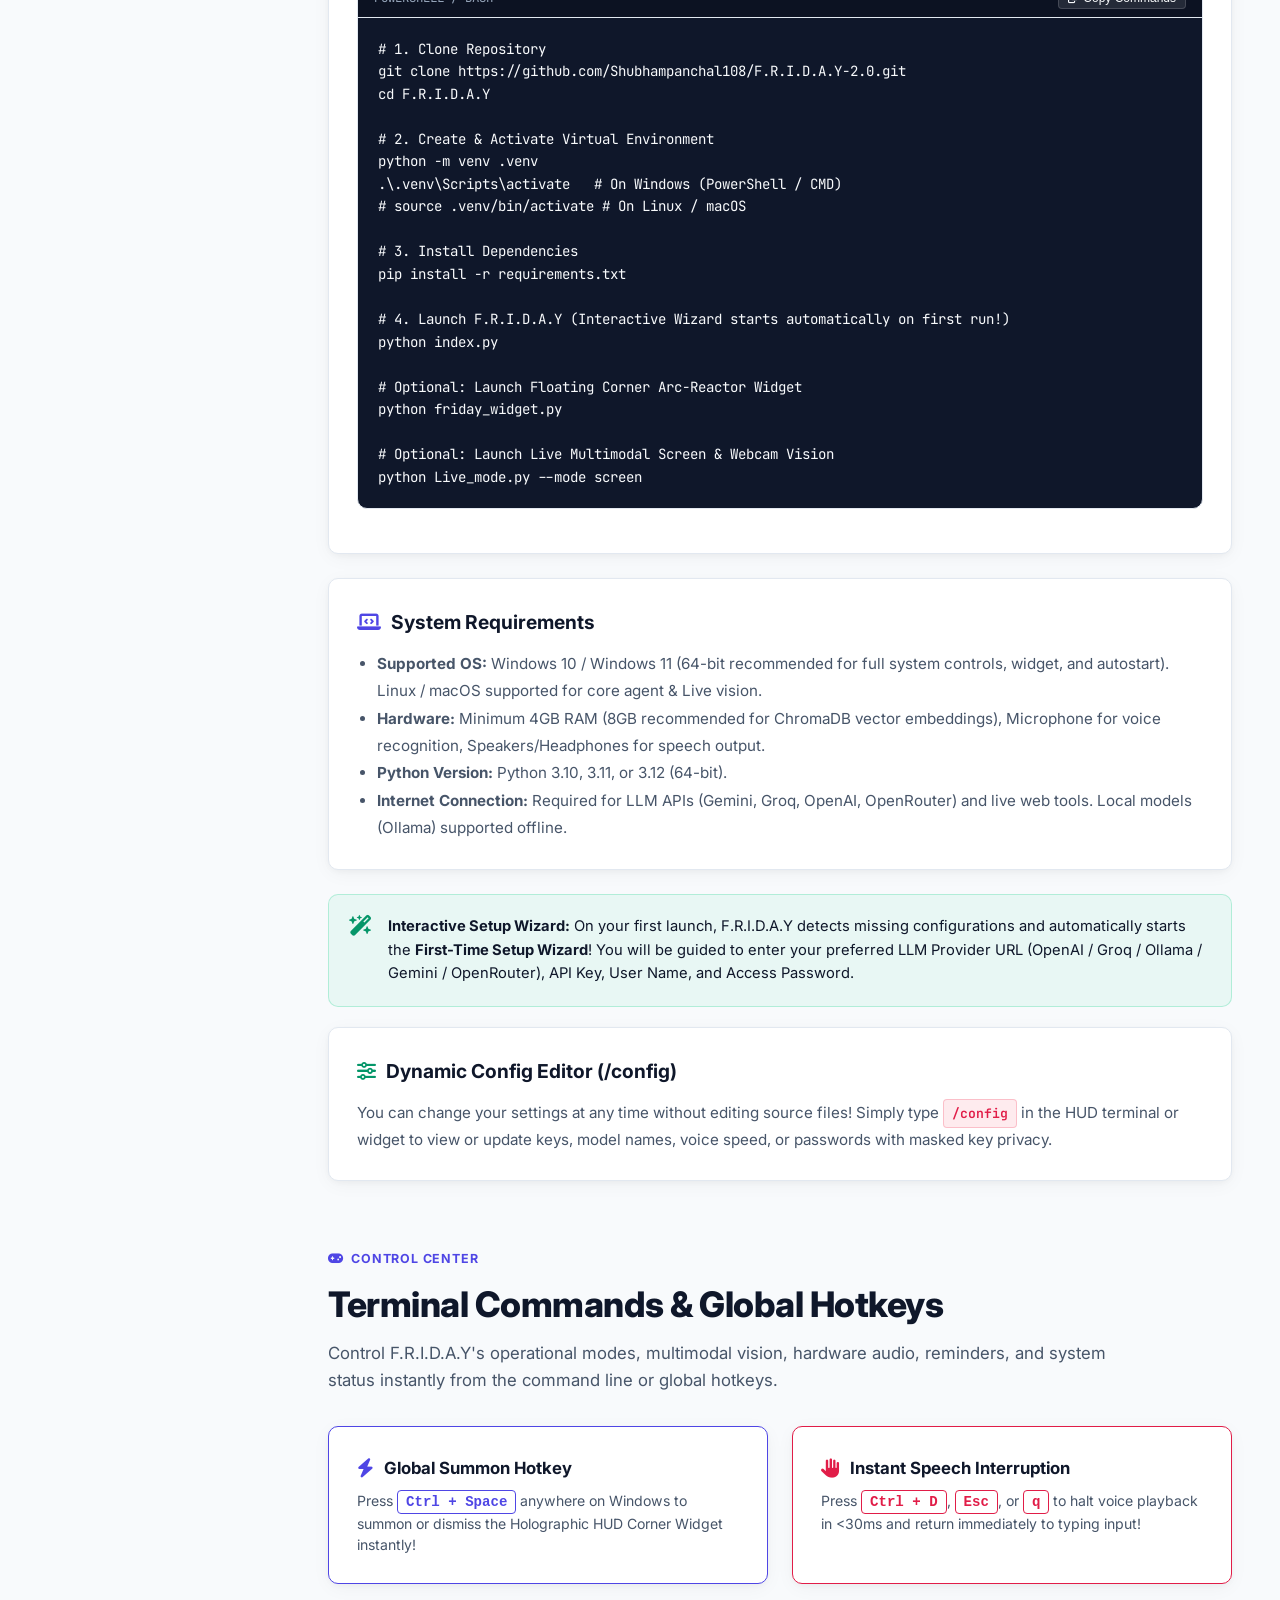
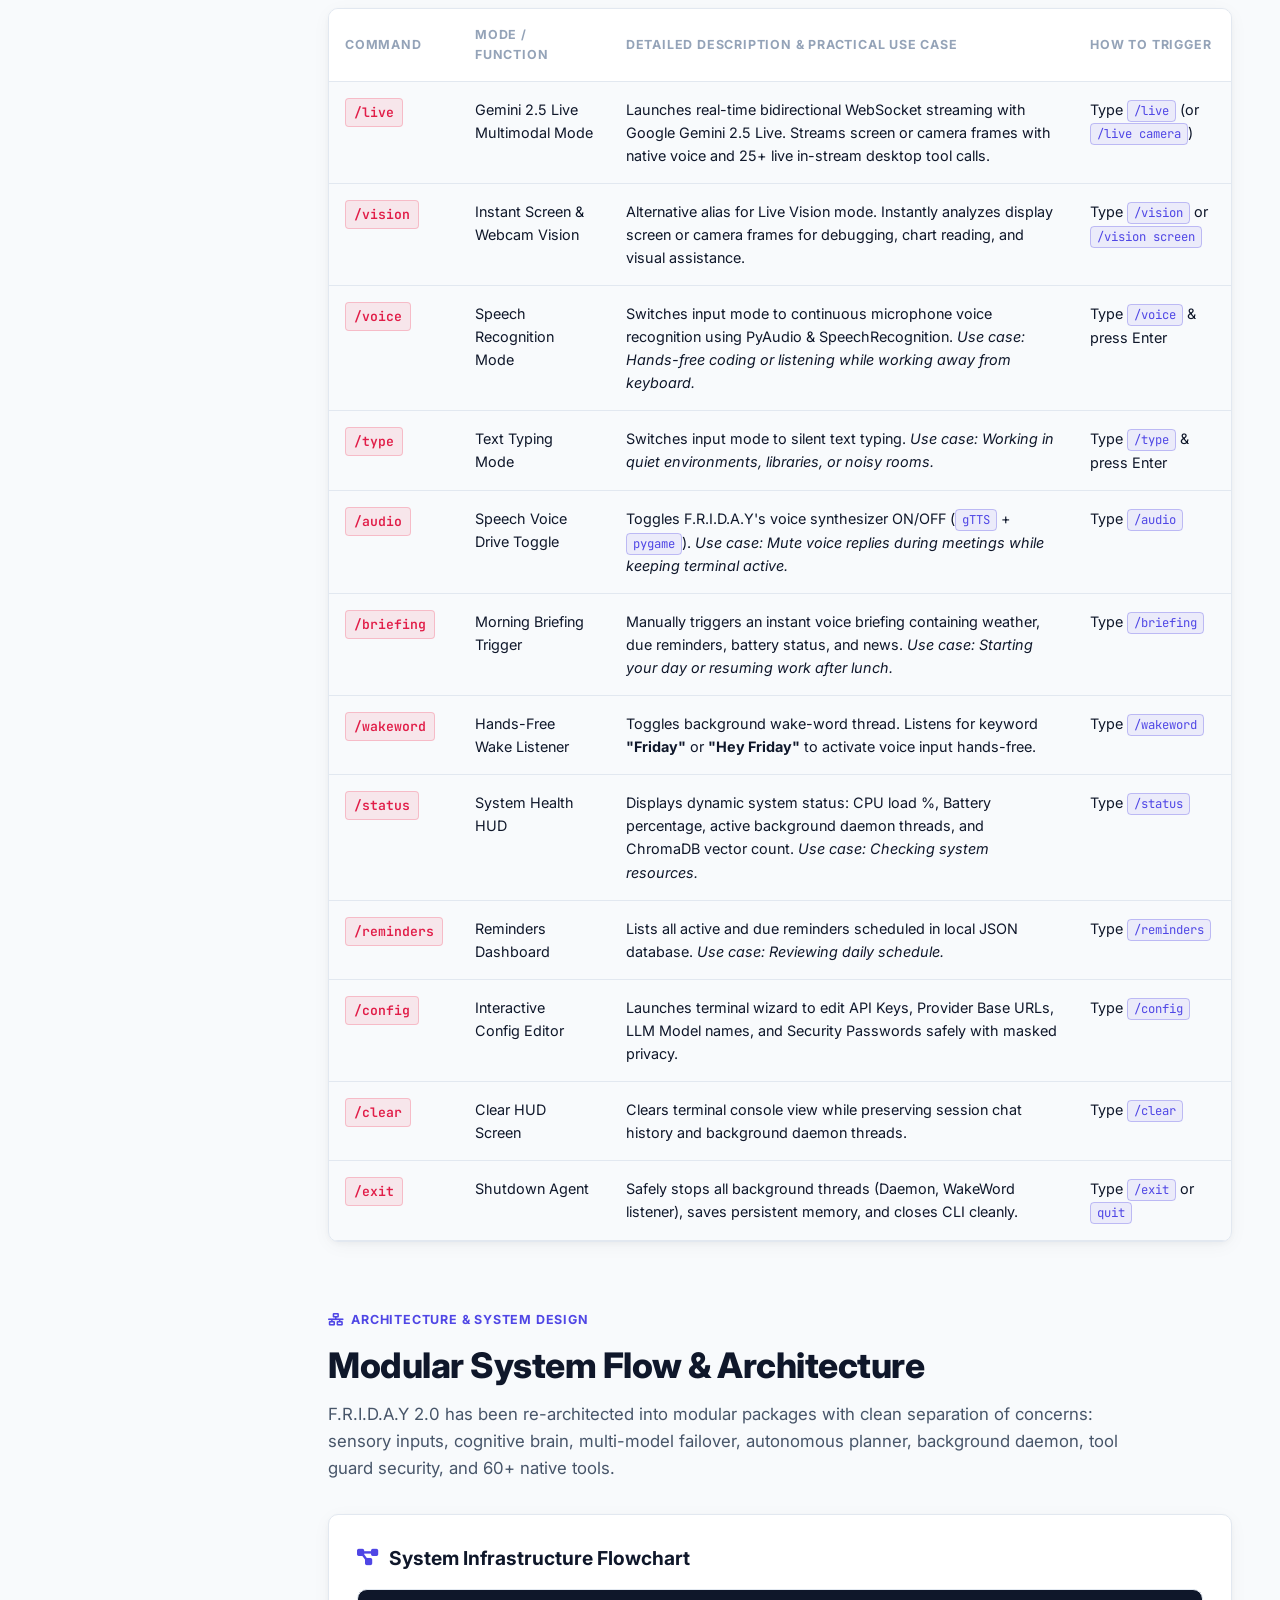
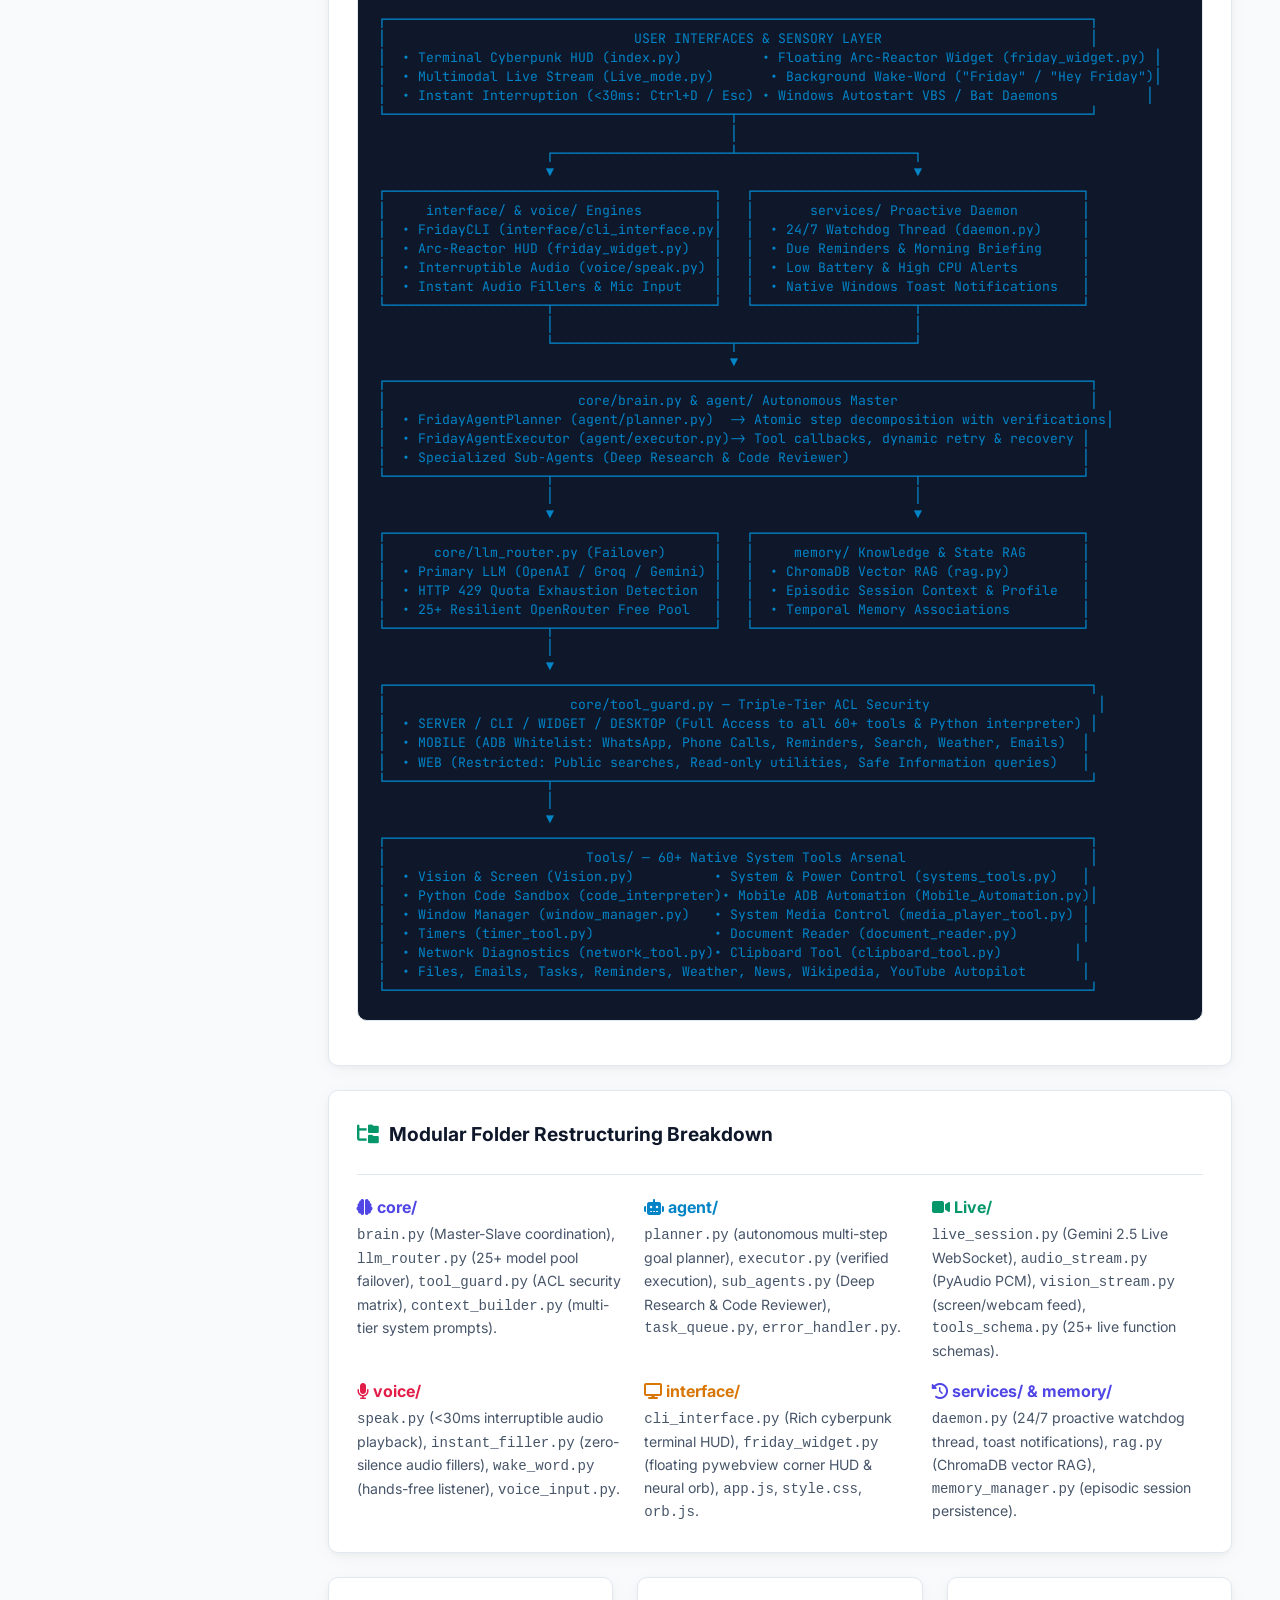
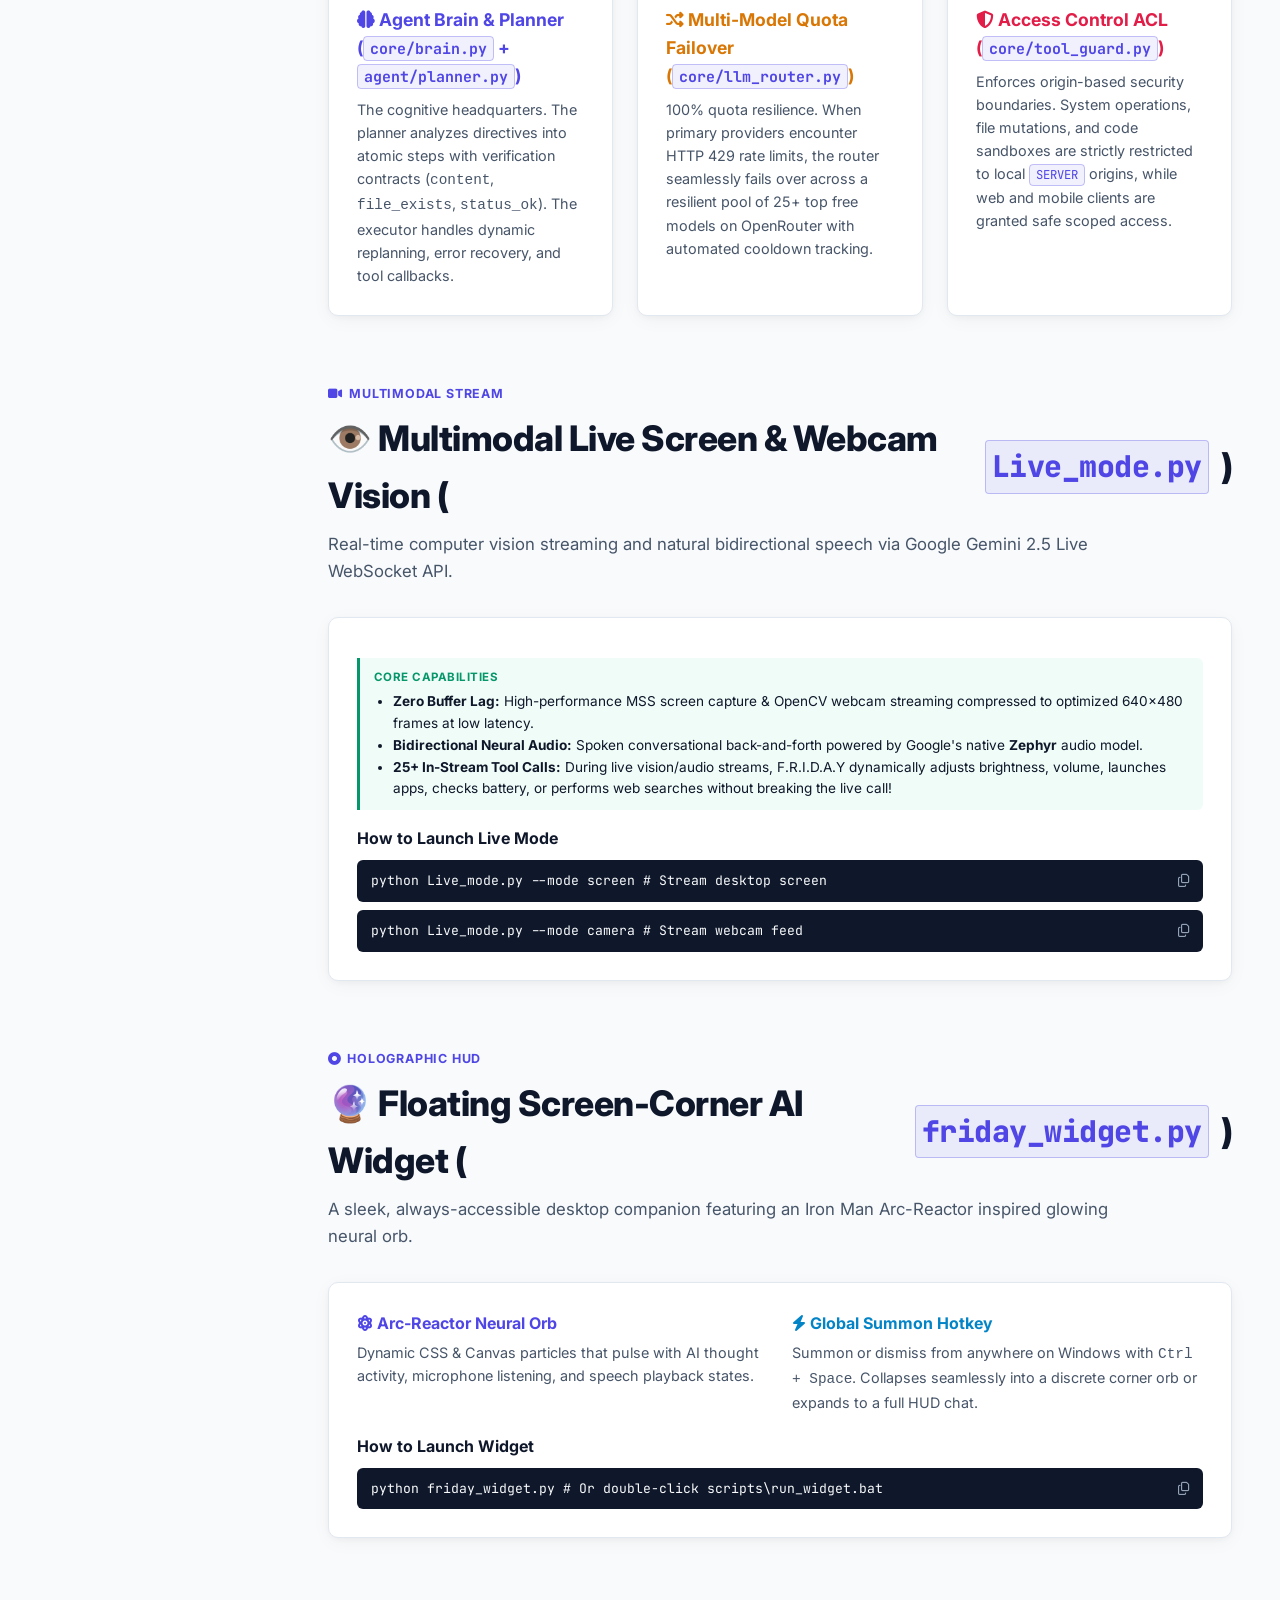
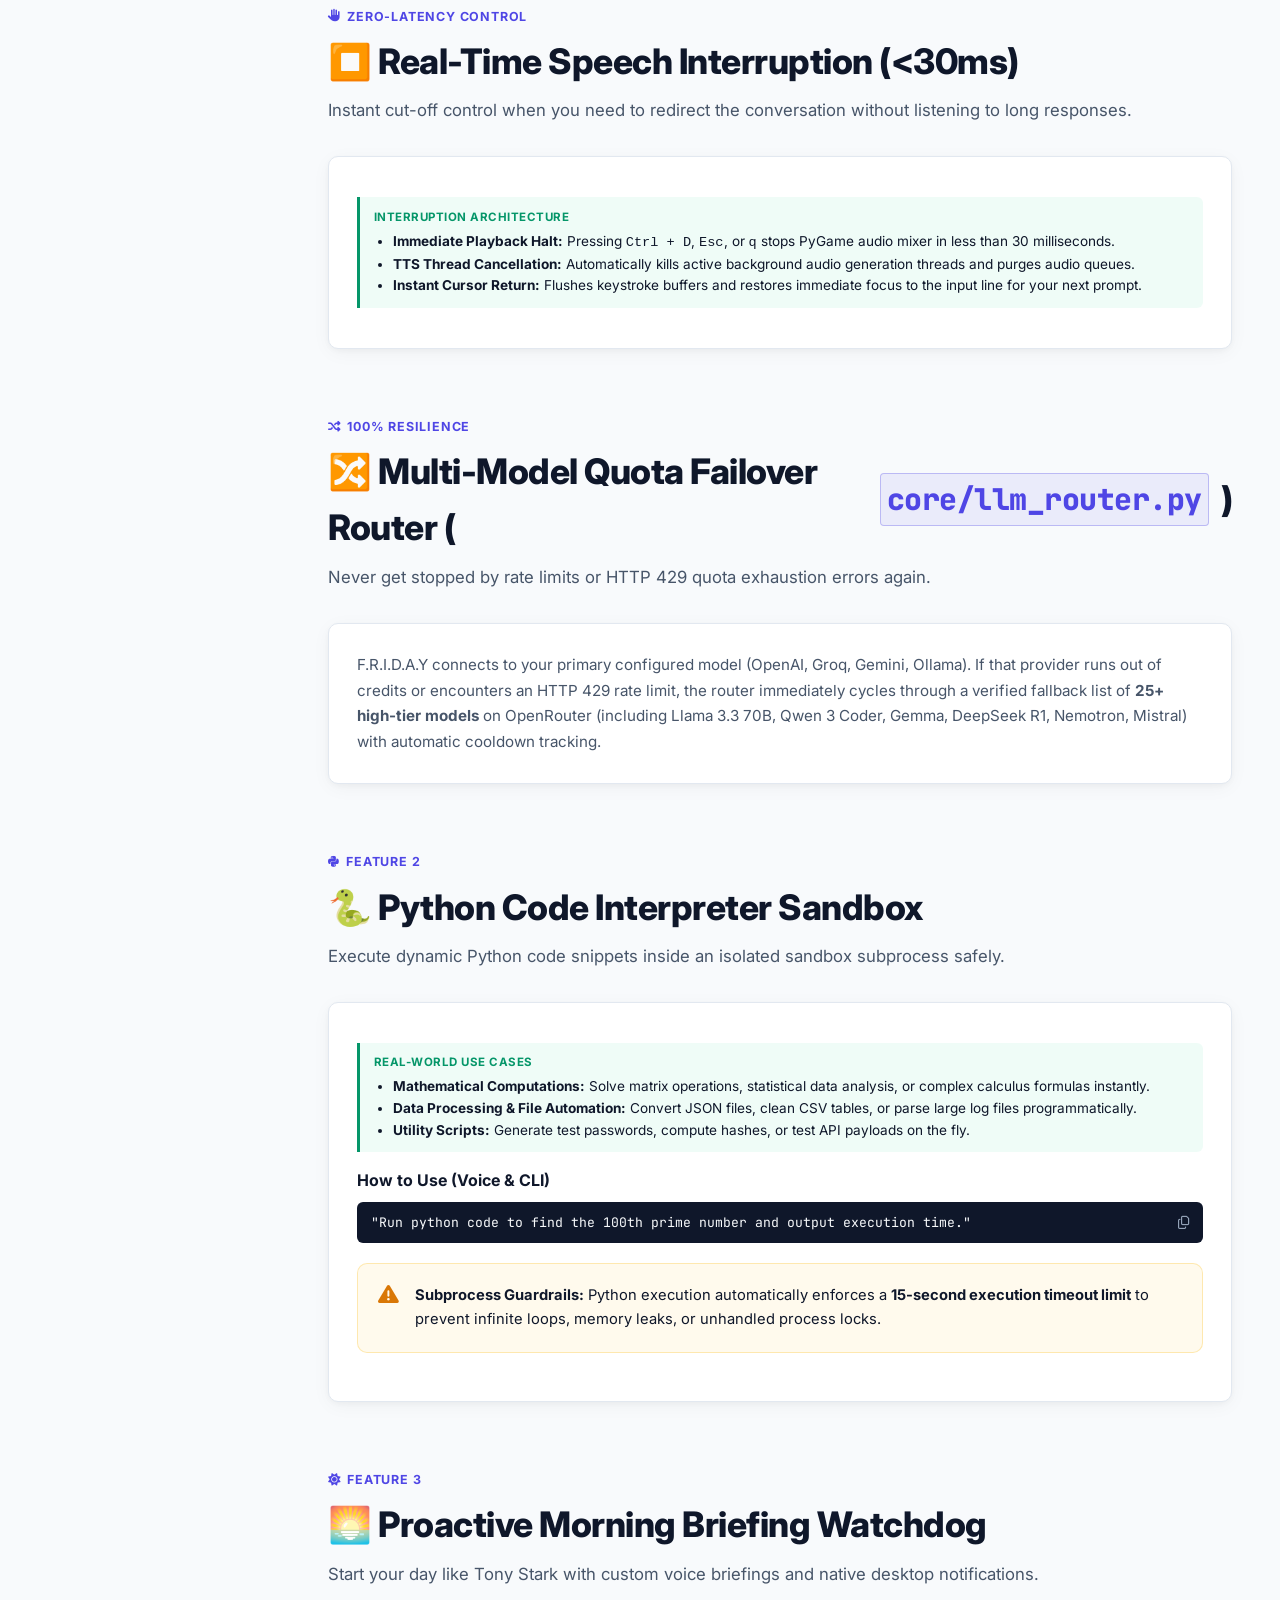
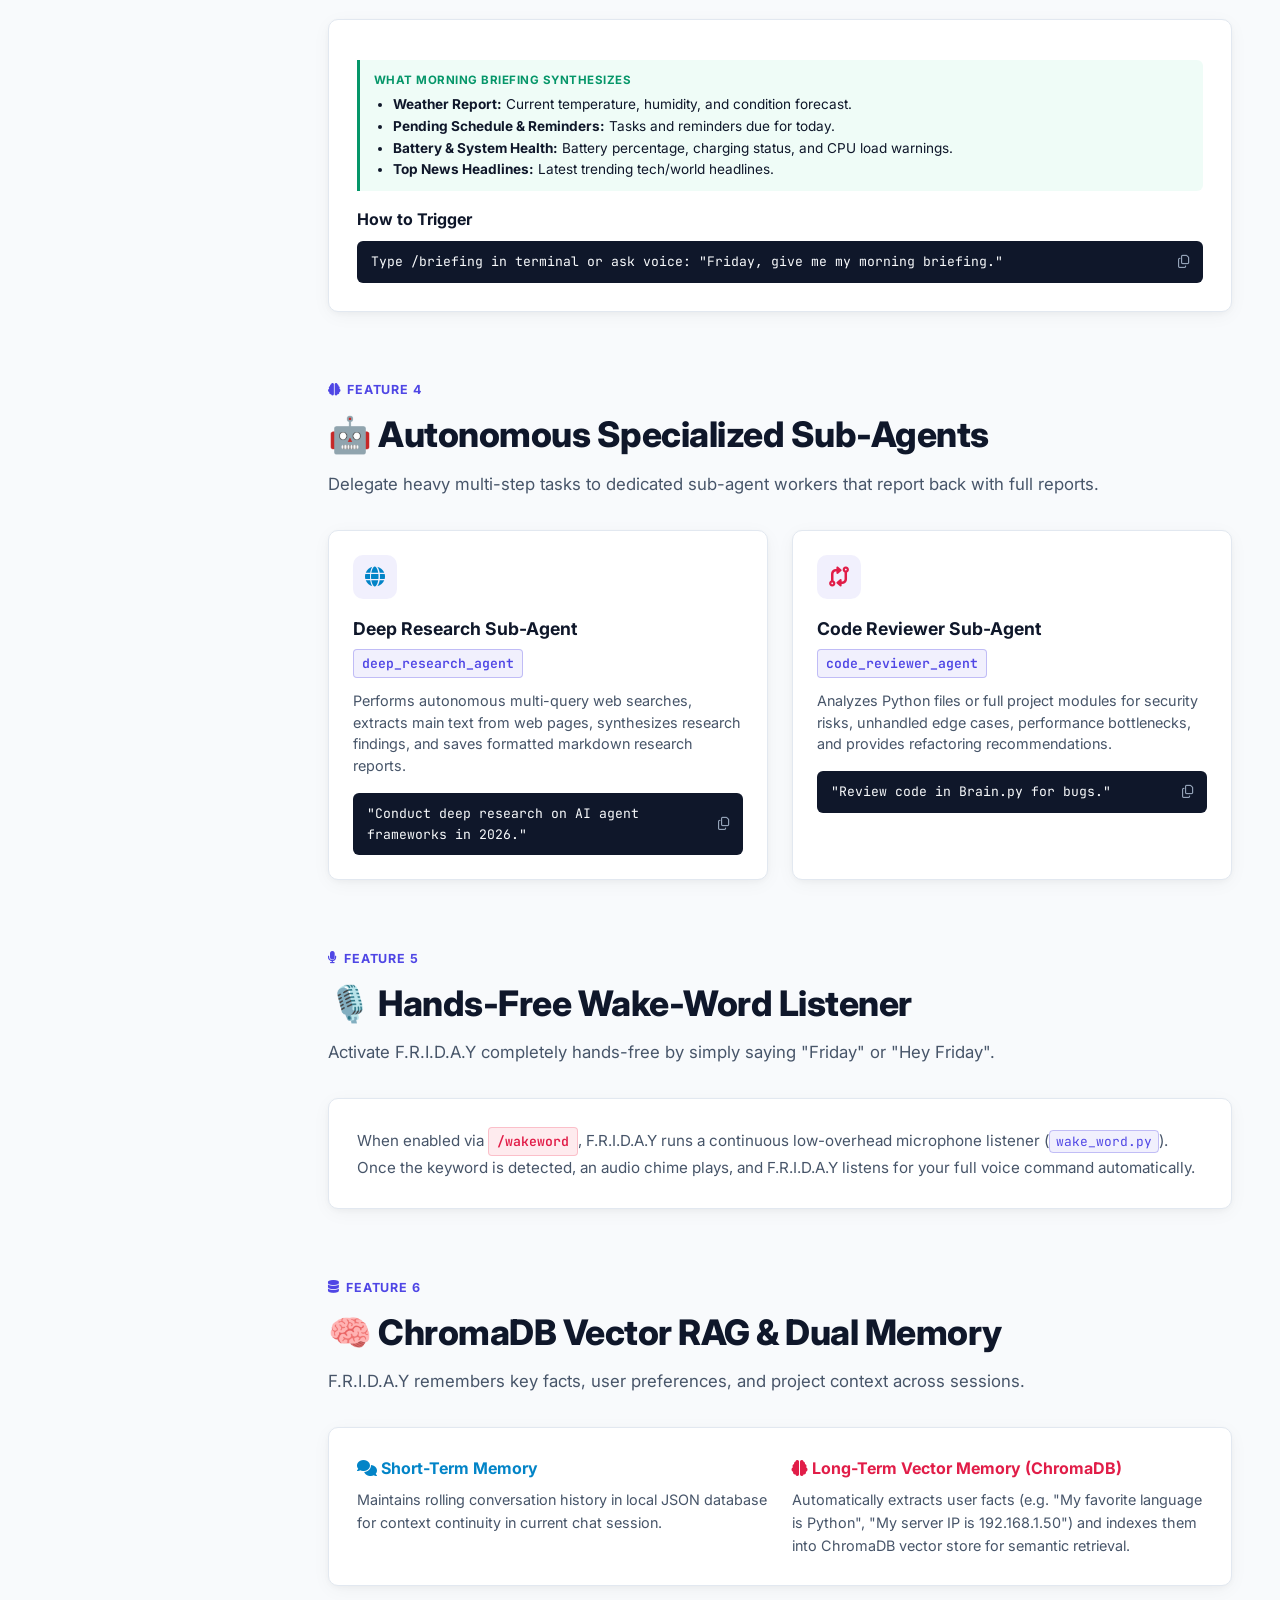
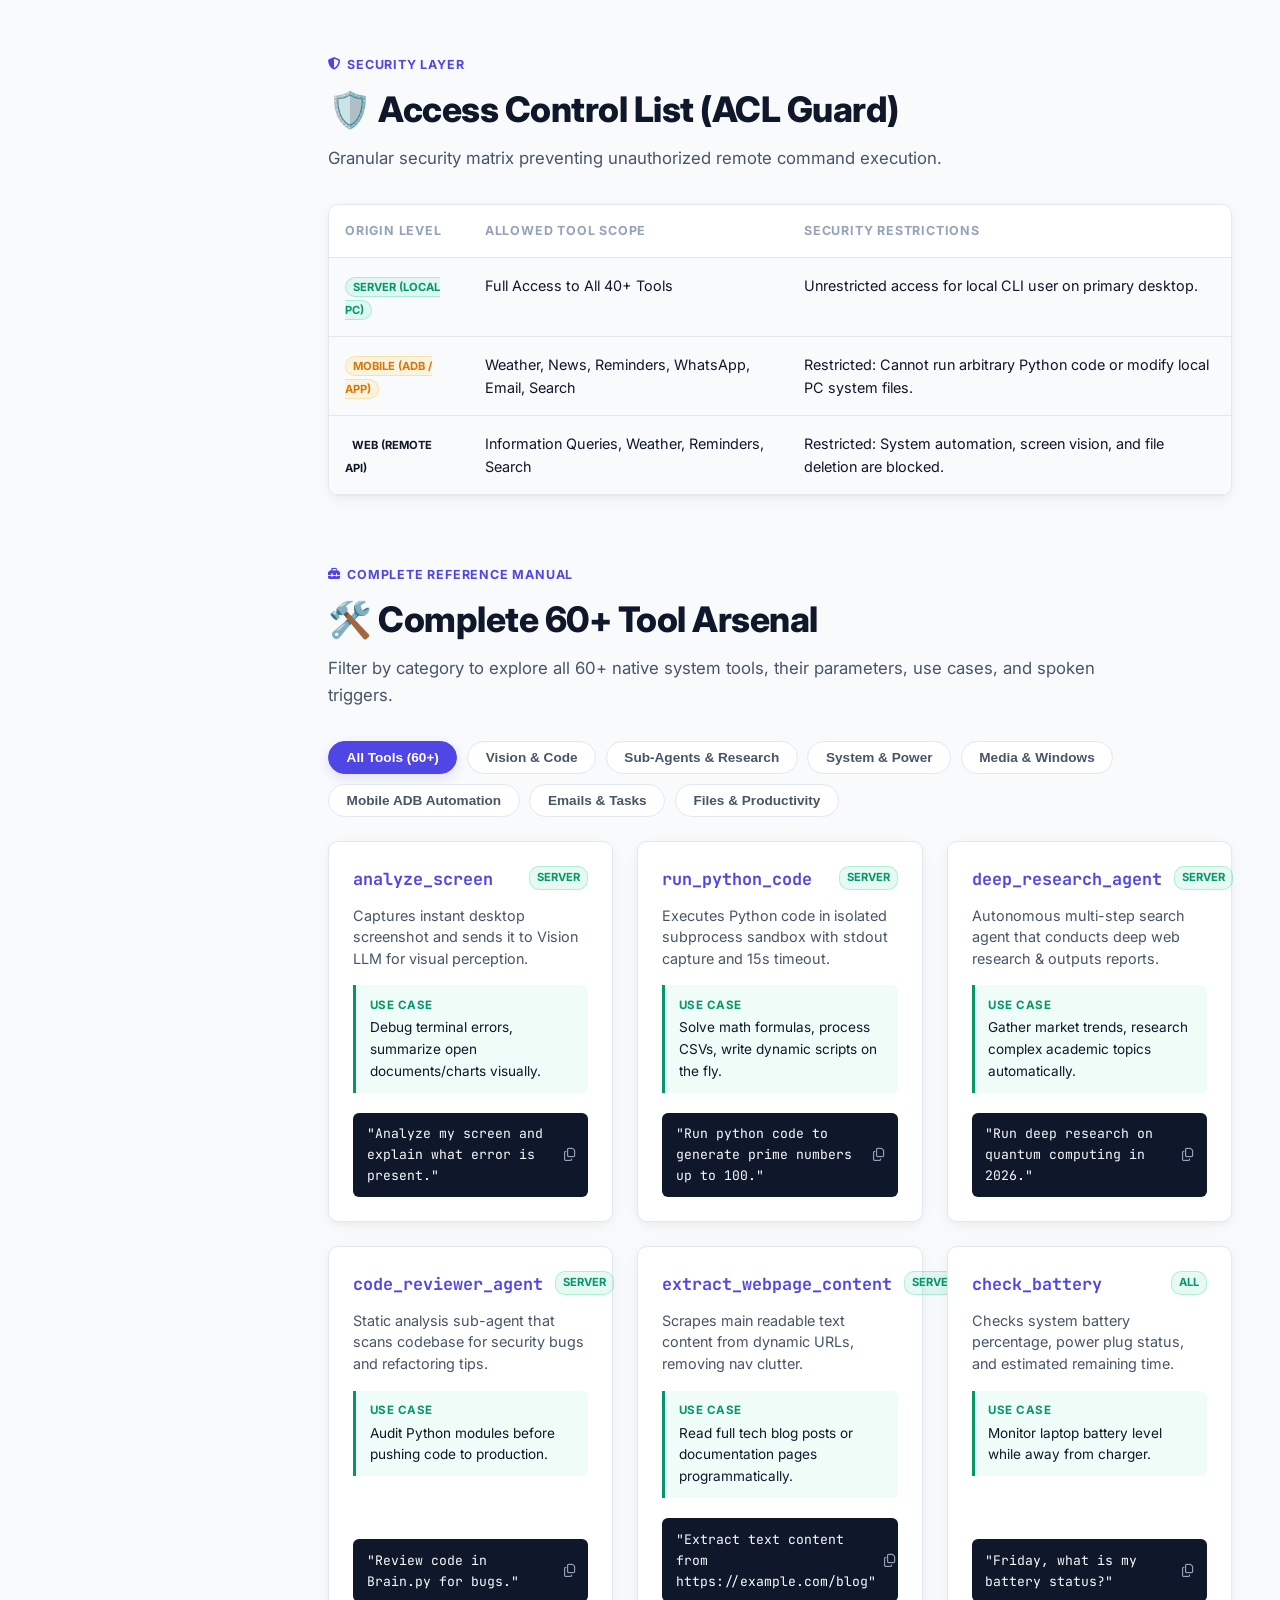
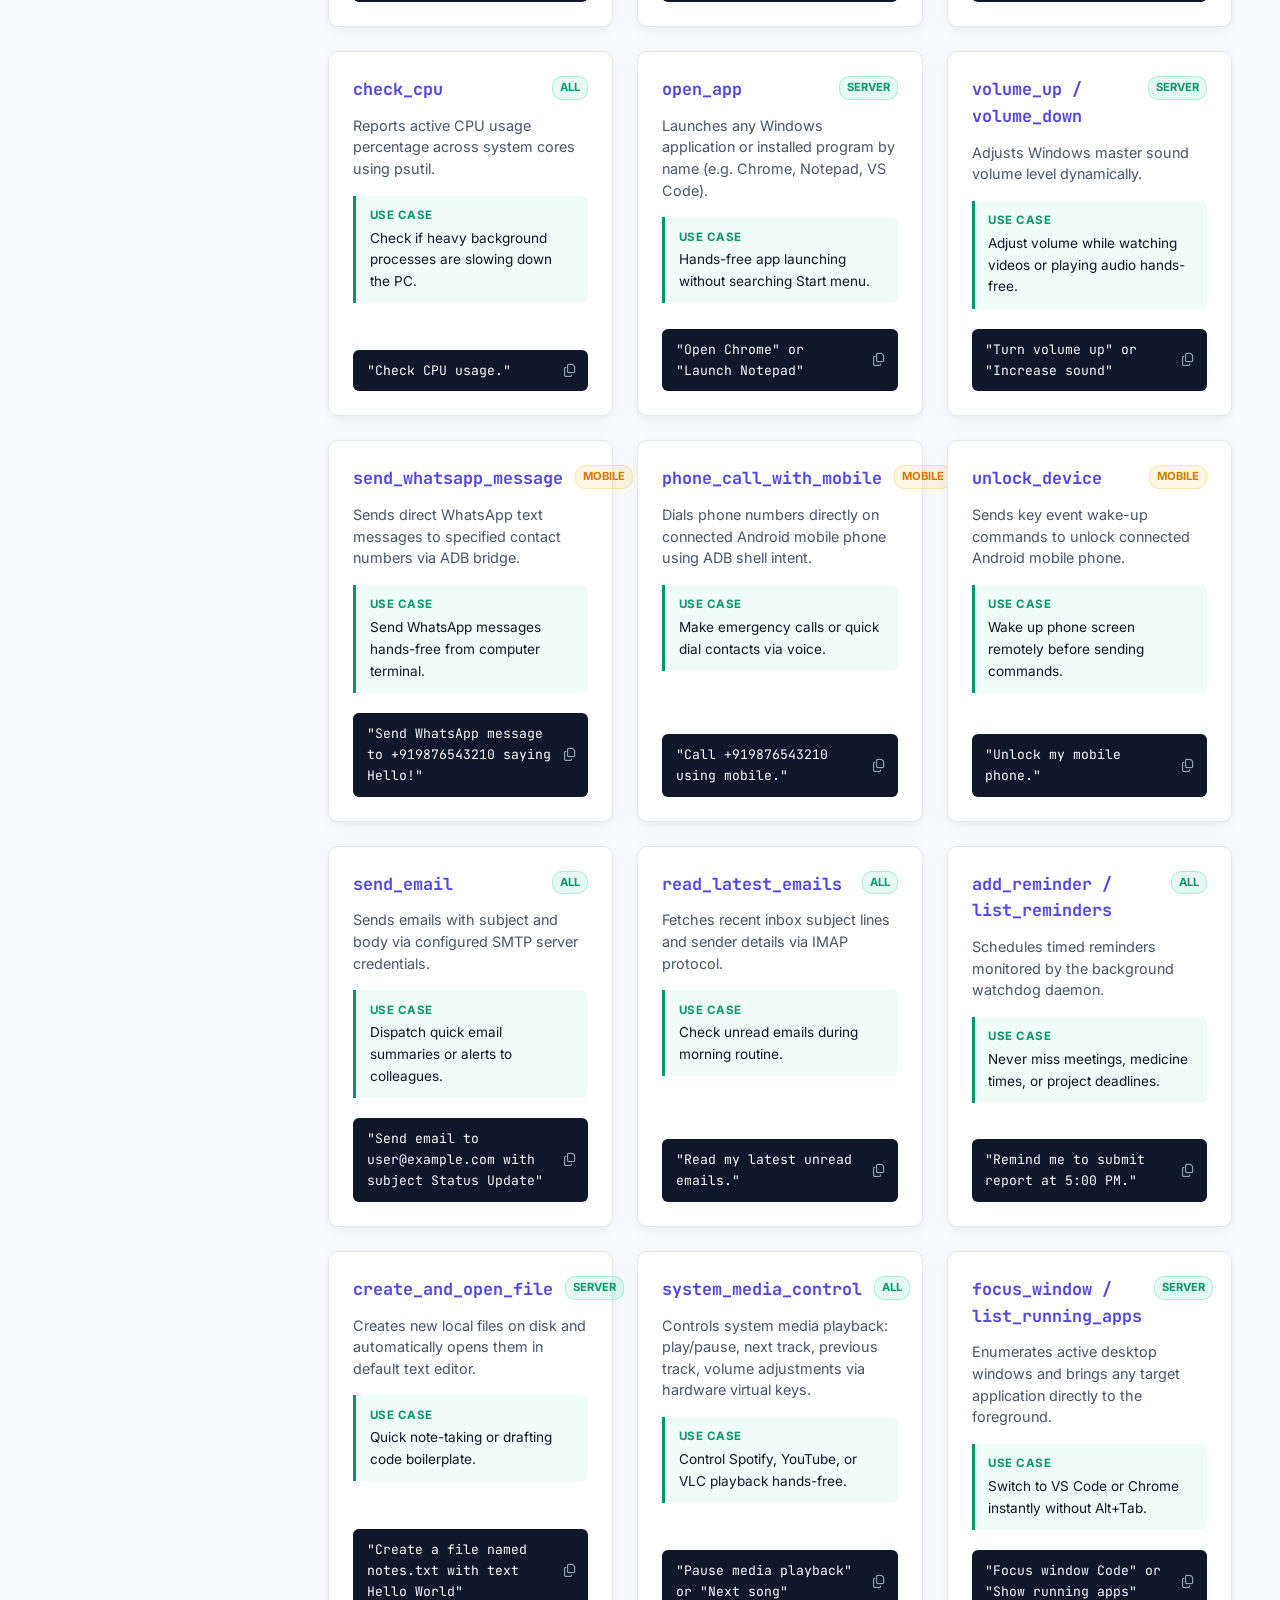
==== commit e6a032c3: "update documentation" ====
--- a/documentation/index.html
+++ b/documentation/index.html
@@ -37,11 +37,14 @@
       <button class="theme-toggle-btn" id="themeToggle" title="Switch Theme">
         <i class="fa-solid fa-moon"></i>
       </button>
-      <a href="assets/Friday_Agent.exe" download class="btn-primary" title="Download F.R.I.D.A.Y Agent">
-        <i class="fa-solid fa-download"></i> <span class="btn-text">Download</span>
+      <a href="#quickstart" class="btn-primary" title="Quick Start & Installation">
+        <i class="fa-solid fa-rocket"></i> <span class="btn-text">Quick Start</span>
       </a>
       <a href="#tools-catalog" class="btn-outline btn-tools">
-        <i class="fa-solid fa-toolbox"></i> <span class="btn-text">40+ Tools</span>
+        <i class="fa-solid fa-toolbox"></i> <span class="btn-text">60+ Tools</span>
+      </a>
+      <a href="https://github.com/Shubhampanchal108/F.R.I.D.A.Y-2.0" target="_blank" class="btn-outline" title="GitHub Repository">
+        <i class="fa-brands fa-github"></i> <span class="btn-text">GitHub</span>
       </a>
     </div>
   </header>
@@ -67,16 +70,19 @@
         <div class="sidebar-title"><i class="fa-solid fa-compass"></i> Navigation</div>
         <ul class="sidebar-menu">
           <li class="sidebar-item"><a href="#overview" class="sidebar-link active"><i class="fa-solid fa-eye"></i> Overview & Features</a></li>
-          <li class="sidebar-item"><a href="#quickstart" class="sidebar-link"><i class="fa-solid fa-bolt"></i> Installation & Setup</a></li>
-          <li class="sidebar-item"><a href="#slash-commands" class="sidebar-link"><i class="fa-solid fa-terminal"></i> Slash Commands <span class="sidebar-badge">10</span></a></li>
-          <li class="sidebar-item"><a href="#architecture" class="sidebar-link"><i class="fa-solid fa-network-wired"></i> System Architecture</a></li>
+          <li class="sidebar-item"><a href="#quickstart" class="sidebar-link"><i class="fa-solid fa-bolt"></i> Installation & 4 Launch Modes</a></li>
+          <li class="sidebar-item"><a href="#slash-commands" class="sidebar-link"><i class="fa-solid fa-terminal"></i> Slash Commands & Hotkeys <span class="sidebar-badge">12+</span></a></li>
+          <li class="sidebar-item"><a href="#architecture" class="sidebar-link"><i class="fa-solid fa-network-wired"></i> System Architecture & Restructuring</a></li>
         </ul>
       </div>
 
       <div class="sidebar-group">
         <div class="sidebar-title"><i class="fa-solid fa-robot"></i> Super-Agent Features</div>
         <ul class="sidebar-menu">
-          <li class="sidebar-item"><a href="#feature-vision" class="sidebar-link"><i class="fa-solid fa-display"></i> Screen Vision Perception</a></li>
+          <li class="sidebar-item"><a href="#feature-vision" class="sidebar-link"><i class="fa-solid fa-display"></i> Screen & Webcam Live Vision</a></li>
+          <li class="sidebar-item"><a href="#feature-widget" class="sidebar-link"><i class="fa-solid fa-circle-dot"></i> Holographic Corner HUD Widget</a></li>
+          <li class="sidebar-item"><a href="#feature-interruption" class="sidebar-link"><i class="fa-solid fa-hand"></i> Instant Speech Interruption</a></li>
+          <li class="sidebar-item"><a href="#feature-router" class="sidebar-link"><i class="fa-solid fa-shuffle"></i> Multi-Model Quota Failover</a></li>
           <li class="sidebar-item"><a href="#feature-sandbox" class="sidebar-link"><i class="fa-brands fa-python"></i> Python Code Interpreter</a></li>
           <li class="sidebar-item"><a href="#feature-briefing" class="sidebar-link"><i class="fa-solid fa-sun"></i> Morning Briefing Watchdog</a></li>
           <li class="sidebar-item"><a href="#feature-subagents" class="sidebar-link"><i class="fa-solid fa-brain"></i> Research & Reviewer Sub-Agents</a></li>
@@ -89,7 +95,7 @@
       <div class="sidebar-group">
         <div class="sidebar-title"><i class="fa-solid fa-toolbox"></i> Tool Catalog</div>
         <ul class="sidebar-menu">
-          <li class="sidebar-item"><a href="#tools-catalog" class="sidebar-link"><i class="fa-solid fa-list-check"></i> Complete 40+ Tool Reference</a></li>
+          <li class="sidebar-item"><a href="#tools-catalog" class="sidebar-link"><i class="fa-solid fa-list-check"></i> Complete 60+ Tool Reference</a></li>
           <li class="sidebar-item"><a href="#mobile-automation" class="sidebar-link"><i class="fa-solid fa-mobile-screen-button"></i> Mobile ADB Automation</a></li>
         </ul>
       </div>
@@ -129,7 +135,35 @@
           </div>
 
           <div class="feature-card">
-            <div class="feature-icon" style="color: var(--accent-magenta);"><i class="fa-brands fa-python"></i></div>
+            <div class="feature-icon" style="color: var(--accent-primary);"><i class="fa-solid fa-circle-dot"></i></div>
+            <div class="feature-name">Holographic HUD Corner Widget</div>
+            <div class="feature-desc">Floating screen-corner Iron Man Arc-Reactor glowing neural orb with collapsible chat HUD, summoned from anywhere with <kbd>Ctrl + Space</kbd>.</div>
+            <span class="command-badge">friday_widget.py</span>
+          </div>
+
+          <div class="feature-card">
+            <div class="feature-icon" style="color: var(--accent-green);"><i class="fa-solid fa-video"></i></div>
+            <div class="feature-name">Gemini 2.5 Live Vision Stream</div>
+            <div class="feature-desc">Bidirectional low-latency WebSocket stream combining native audio with 640x480 screen or camera feed and real-time tool calling.</div>
+            <span class="command-badge">Live_mode.py</span>
+          </div>
+
+          <div class="feature-card">
+            <div class="feature-icon" style="color: var(--accent-magenta);"><i class="fa-solid fa-hand"></i></div>
+            <div class="feature-name">Instant Speech Interruption</div>
+            <div class="feature-desc">Never wait for long AI speeches! Press <kbd>Ctrl + D</kbd>, <kbd>Esc</kbd>, or <kbd>q</kbd> for instantaneous (&lt;30ms) speech cutoff and queue purge.</div>
+            <span class="tool-badge">Ctrl + D / Esc</span>
+          </div>
+
+          <div class="feature-card">
+            <div class="feature-icon" style="color: var(--accent-amber);"><i class="fa-solid fa-shuffle"></i></div>
+            <div class="feature-name">Multi-Model Quota Failover</div>
+            <div class="feature-desc">Seamlessly auto-switches on HTTP 429 quota limits across a 25+ model resilient free pool on OpenRouter with cooldown tracking.</div>
+            <span class="tool-badge">core/llm_router.py</span>
+          </div>
+
+          <div class="feature-card">
+            <div class="feature-icon" style="color: var(--accent-cyan);"><i class="fa-brands fa-python"></i></div>
             <div class="feature-name">Python Code Sandbox</div>
             <div class="feature-desc">Executes Python snippets safely inside isolated subprocesses with stdout capture and 15s automatic timeout guardrails.</div>
             <span class="tool-badge">run_python_code</span>
@@ -165,90 +199,159 @@
         </div>
       </section>
 
-      <!-- SECTION 2: QUICK START & SETUP -->
+      <!-- SECTION 2: QUICK START & 4 LAUNCH MODES -->
       <section id="quickstart" class="doc-section">
         <div class="section-header">
           <div class="section-tag"><i class="fa-solid fa-rocket"></i> Getting Started</div>
-          <h2 class="section-title">Download & Setup Guide</h2>
-          <p class="section-subtitle">Get F.R.I.D.A.Y 2.0 running on your computer as a standalone Windows executable or developer Python package.</p>
-        </div>
-
-        <!-- RECOMMENDED METHOD: STANDALONE EXE -->
+          <h2 class="section-title">Installation & 4 Launch Modes</h2>
+          <p class="section-subtitle">F.R.I.D.A.Y 2.0 can be launched in four modular operating modes depending on your workflow — from a rich Cyberpunk CLI HUD to a floating holographic screen-corner widget.</p>
+        </div>
+
+        <!-- 4 LAUNCH MODES CARDS -->
+        <div class="feature-grid" style="grid-template-columns: repeat(auto-fit, minmax(280px, 1fr)); margin-bottom: 2rem;">
+          
+          <div class="glass-card" style="border-color: var(--accent-cyan); margin-bottom: 0;">
+            <div style="display: flex; align-items: center; justify-content: space-between; margin-bottom: 0.75rem;">
+              <span class="origin-badge origin-server" style="font-size: 0.75rem;">MODE 1</span>
+              <i class="fa-solid fa-terminal" style="color: var(--accent-cyan); font-size: 1.3rem;"></i>
+            </div>
+            <h3 style="font-size: 1.2rem; color: var(--text-primary); font-weight: 700; margin-bottom: 0.4rem;">Cyberpunk Terminal HUD</h3>
+            <p style="color: var(--text-secondary); font-size: 0.9rem; line-height: 1.5; margin-bottom: 1rem;">
+              Full-featured interactive terminal with Rich cyberpunk styling, live status banners, voice/type toggles, and instant audio interruption.
+            </p>
+            <div class="code-block-wrapper">
+              <pre class="code-block" style="padding: 0.6rem 0.8rem; font-size: 0.85rem;">python index.py</pre>
+            </div>
+          </div>
+
+          <div class="glass-card" style="border-color: var(--accent-primary); margin-bottom: 0;">
+            <div style="display: flex; align-items: center; justify-content: space-between; margin-bottom: 0.75rem;">
+              <span class="origin-badge origin-server" style="font-size: 0.75rem;">MODE 2</span>
+              <i class="fa-solid fa-circle-dot" style="color: var(--accent-primary); font-size: 1.3rem;"></i>
+            </div>
+            <h3 style="font-size: 1.2rem; color: var(--text-primary); font-weight: 700; margin-bottom: 0.4rem;">Holographic Corner Widget</h3>
+            <p style="color: var(--text-secondary); font-size: 0.9rem; line-height: 1.5; margin-bottom: 1rem;">
+              Floating Arc-Reactor glowing neural orb with expandable glass HUD chat panel. Summon or dismiss globally anytime with <kbd>Ctrl + Space</kbd>.
+            </p>
+            <div class="code-block-wrapper">
+              <pre class="code-block" style="padding: 0.6rem 0.8rem; font-size: 0.85rem;">python friday_widget.py</pre>
+            </div>
+          </div>
+
+          <div class="glass-card" style="border-color: var(--accent-green); margin-bottom: 0;">
+            <div style="display: flex; align-items: center; justify-content: space-between; margin-bottom: 0.75rem;">
+              <span class="origin-badge origin-server" style="font-size: 0.75rem;">MODE 3</span>
+              <i class="fa-solid fa-video" style="color: var(--accent-green); font-size: 1.3rem;"></i>
+            </div>
+            <h3 style="font-size: 1.2rem; color: var(--text-primary); font-weight: 700; margin-bottom: 0.4rem;">Multimodal Live Vision</h3>
+            <p style="color: var(--text-secondary); font-size: 0.9rem; line-height: 1.5; margin-bottom: 1rem;">
+              Real-time screen or camera streaming via Google Gemini 2.5 Live WebSocket API with native Zephyr audio and 25+ in-stream tool executions.
+            </p>
+            <div class="code-block-wrapper">
+              <pre class="code-block" style="padding: 0.6rem 0.8rem; font-size: 0.85rem;">python Live_mode.py --mode screen</pre>
+            </div>
+          </div>
+
+          <div class="glass-card" style="border-color: var(--accent-amber); margin-bottom: 0;">
+            <div style="display: flex; align-items: center; justify-content: space-between; margin-bottom: 0.75rem;">
+              <span class="origin-badge origin-server" style="font-size: 0.75rem;">MODE 4</span>
+              <i class="fa-solid fa-shield-dog" style="color: var(--accent-amber); font-size: 1.3rem;"></i>
+            </div>
+            <h3 style="font-size: 1.2rem; color: var(--text-primary); font-weight: 700; margin-bottom: 0.4rem;">24/7 Background Autostart</h3>
+            <p style="color: var(--text-secondary); font-size: 0.9rem; line-height: 1.5; margin-bottom: 1rem;">
+              Automated Windows Startup daemon with silent VBS wrappers that trigger desktop toast notifications, reminder alerts, and morning briefings.
+            </p>
+            <div class="code-block-wrapper">
+              <pre class="code-block" style="padding: 0.6rem 0.8rem; font-size: 0.85rem;">scripts\setup_autostart.bat</pre>
+            </div>
+          </div>
+
+        </div>
+
+        <!-- STEP BY STEP SETUP -->
         <div class="glass-card" style="border-color: var(--accent-primary); background: var(--bg-card);">
           <div class="download-card-header">
             <div>
-              <span class="origin-badge origin-server" style="font-size: 0.75rem; padding: 3px 10px; margin-bottom: 0.5rem; display: inline-block;">RECOMMENDED FOR USERS</span>
-              <h3 style="font-size: 1.4rem; color: var(--text-primary); font-weight: 800;"><i class="fa-solid fa-file-zipper" style="color: var(--accent-primary);"></i> Download F.R.I.D.A.Y Standalone Agent (.exe)</h3>
-              <p style="color: var(--text-secondary); margin-top: 0.4rem; max-width: 650px;">
-                No Python installation, virtual environment, or terminal commands needed! Download the pre-compiled <strong>Friday_Agent.exe</strong> executable for Windows.
+              <span class="origin-badge origin-server" style="font-size: 0.75rem; padding: 3px 10px; margin-bottom: 0.5rem; display: inline-block;">DEVELOPER & USER SETUP</span>
+              <h3 style="font-size: 1.35rem; color: var(--text-primary); font-weight: 800;"><i class="fa-solid fa-terminal" style="color: var(--accent-primary);"></i> Quick Installation Guide (Python 3.10+)</h3>
+              <p style="color: var(--text-secondary); margin-top: 0.4rem; max-width: 680px;">
+                Clone the repository, activate a virtual environment, install requirements, and run! F.R.I.D.A.Y is completely modular and self-configuring.
               </p>
             </div>
-            <a href="assets/Friday_Agent.exe" download class="btn-primary" style="padding: 0.85rem 1.6rem; font-size: 1rem; border-radius: var(--radius-md);">
-              <i class="fa-solid fa-download"></i> Download Friday_Agent.exe
+            <a href="https://github.com/Shubhampanchal108/F.R.I.D.A.Y-2.0" target="_blank" class="btn-primary" style="padding: 0.85rem 1.6rem; font-size: 1rem; border-radius: var(--radius-md);">
+              <i class="fa-brands fa-github"></i> View on GitHub
             </a>
           </div>
 
           <div class="quickstart-steps-grid">
             <div>
-              <strong style="color: var(--text-primary);"><i class="fa-solid fa-1" style="color: var(--accent-cyan);"></i> Step 1: Download</strong>
-              <p style="color: var(--text-secondary); font-size: 0.88rem; margin-top: 0.2rem;">Click the download button to save <code>Friday_Agent.exe</code>.</p>
-            </div>
-            <div>
-              <strong style="color: var(--text-primary);"><i class="fa-solid fa-2" style="color: var(--accent-green);"></i> Step 2: Run Executable</strong>
-              <p style="color: var(--text-secondary); font-size: 0.88rem; margin-top: 0.2rem;">Double-click <code>Friday_Agent.exe</code> on Windows 10/11.</p>
-            </div>
-            <div>
-              <strong style="color: var(--text-primary);"><i class="fa-solid fa-3" style="color: var(--accent-amber);"></i> Step 3: Setup Wizard</strong>
-              <p style="color: var(--text-secondary); font-size: 0.88rem; margin-top: 0.2rem;">Follow the interactive setup wizard to configure your AI key.</p>
+              <strong style="color: var(--text-primary);"><i class="fa-solid fa-1" style="color: var(--accent-cyan);"></i> Step 1: Clone Repo</strong>
+              <p style="color: var(--text-secondary); font-size: 0.88rem; margin-top: 0.2rem;"><code>git clone https://github.com/Shubhampanchal108/F.R.I.D.A.Y-2.0.git</code></p>
+            </div>
+            <div>
+              <strong style="color: var(--text-primary);"><i class="fa-solid fa-2" style="color: var(--accent-green);"></i> Step 2: Virtual Environment</strong>
+              <p style="color: var(--text-secondary); font-size: 0.88rem; margin-top: 0.2rem;"><code>python -m venv .venv</code> and activate it via <code>.\.venv\Scripts\activate</code></p>
+            </div>
+            <div>
+              <strong style="color: var(--text-primary);"><i class="fa-solid fa-3" style="color: var(--accent-amber);"></i> Step 3: Install & Run</strong>
+              <p style="color: var(--text-secondary); font-size: 0.88rem; margin-top: 0.2rem;"><code>pip install -r requirements.txt</code> then <code>python index.py</code></p>
             </div>
           </div>
         </div>
 
         <div class="glass-card">
-          <h3 class="card-title"><i class="fa-solid fa-laptop-code" style="color: var(--accent-primary);"></i> System Requirements</h3>
-          <ul style="padding-left: 1.25rem; color: var(--text-secondary); font-size: 0.95rem; line-height: 1.8;">
-            <li><strong>Supported OS:</strong> Windows 10 / Windows 11 (64-bit).</li>
-            <li><strong>Hardware:</strong> Minimum 4GB RAM, Microphone for voice input, Speakers for audio response.</li>
-            <li><strong>Internet Connection:</strong> Required for LLM API connection & web research.</li>
-          </ul>
-        </div>
-
-        <div class="glass-card">
-          <h3 class="card-title"><i class="fa-solid fa-code" style="color: var(--accent-magenta);"></i> Developer Setup (Run from Python Source Code)</h3>
-          <p style="color: var(--text-secondary); margin-bottom: 0.75rem;">If you wish to modify or contribute to F.R.I.D.A.Y's source code, clone the repository and run via Python 3.10+:</p>
+          <h3 class="card-title"><i class="fa-solid fa-code" style="color: var(--accent-magenta);"></i> Complete PowerShell / Terminal Command Walkthrough</h3>
+          <p style="color: var(--text-secondary); margin-bottom: 0.75rem;">Run the following sequence in Windows PowerShell, Command Prompt, or Terminal:</p>
 
           <div class="code-block-wrapper">
             <div class="code-header">
               <span>POWERSHELL / BASH</span>
               <button class="code-copy-btn"><i class="fa-regular fa-copy"></i> Copy Commands</button>
             </div>
-            <pre class="code-block"># Clone Repository
-git clone https://github.com/Shubhampanchal108/F.R.I.D.A.Y.git
+            <pre class="code-block"># 1. Clone Repository
+git clone https://github.com/Shubhampanchal108/F.R.I.D.A.Y-2.0.git
 cd F.R.I.D.A.Y
 
-# Create & Activate Virtual Environment
+# 2. Create & Activate Virtual Environment
 python -m venv .venv
-.venv\Scripts\activate   # On Windows
-
-# Install Dependencies
+.\.venv\Scripts\activate   # On Windows (PowerShell / CMD)
+# source .venv/bin/activate # On Linux / macOS
+
+# 3. Install Dependencies
 pip install -r requirements.txt
 
-# Launch F.R.I.D.A.Y Super-Agent
-python index.py</pre>
-          </div>
+# 4. Launch F.R.I.D.A.Y (Interactive Wizard starts automatically on first run!)
+python index.py
+
+# Optional: Launch Floating Corner Arc-Reactor Widget
+python friday_widget.py
+
+# Optional: Launch Live Multimodal Screen & Webcam Vision
+python Live_mode.py --mode screen</pre>
+          </div>
+        </div>
+
+        <div class="glass-card">
+          <h3 class="card-title"><i class="fa-solid fa-laptop-code" style="color: var(--accent-primary);"></i> System Requirements</h3>
+          <ul style="padding-left: 1.25rem; color: var(--text-secondary); font-size: 0.95rem; line-height: 1.8;">
+            <li><strong>Supported OS:</strong> Windows 10 / Windows 11 (64-bit recommended for full system controls, widget, and autostart). Linux / macOS supported for core agent & Live vision.</li>
+            <li><strong>Hardware:</strong> Minimum 4GB RAM (8GB recommended for ChromaDB vector embeddings), Microphone for voice recognition, Speakers/Headphones for speech output.</li>
+            <li><strong>Python Version:</strong> Python 3.10, 3.11, or 3.12 (64-bit).</li>
+            <li><strong>Internet Connection:</strong> Required for LLM APIs (Gemini, Groq, OpenAI, OpenRouter) and live web tools. Local models (Ollama) supported offline.</li>
+          </ul>
         </div>
 
         <div class="callout callout-tip">
           <i class="fa-solid fa-wand-magic-sparkles callout-icon"></i>
           <div>
-            <strong>Interactive Setup Wizard:</strong> On your first launch, F.R.I.D.A.Y detects missing configurations and automatically starts the <strong>First-Time Setup Wizard</strong>! You will be guided to enter your preferred LLM Provider URL (OpenAI / Groq / Ollama / Gemini), API Key, User Name, and Access Password.
+            <strong>Interactive Setup Wizard:</strong> On your first launch, F.R.I.D.A.Y detects missing configurations and automatically starts the <strong>First-Time Setup Wizard</strong>! You will be guided to enter your preferred LLM Provider URL (OpenAI / Groq / Ollama / Gemini / OpenRouter), API Key, User Name, and Access Password.
           </div>
         </div>
 
         <div class="glass-card">
           <h3 class="card-title"><i class="fa-solid fa-sliders" style="color: var(--accent-green);"></i> Dynamic Config Editor (/config)</h3>
           <p style="color: var(--text-secondary); font-size: 0.95rem;">
-            You can change your settings at any time without opening code files! Simply type <span class="command-badge">/config</span> in the HUD terminal to view or update keys, model names, voice speed, or passwords with masked key privacy.
+            You can change your settings at any time without editing source files! Simply type <span class="command-badge">/config</span> in the HUD terminal or widget to view or update keys, model names, voice speed, or passwords with masked key privacy.
           </p>
         </div>
       </section>
@@ -257,8 +360,31 @@
       <section id="slash-commands" class="doc-section">
         <div class="section-header">
           <div class="section-tag"><i class="fa-solid fa-gamepad"></i> Control Center</div>
-          <h2 class="section-title">Terminal Slash Commands</h2>
-          <p class="section-subtitle">Control F.R.I.D.A.Y's operational modes, hardware audio, reminders, and system status instantly from the command line.</p>
+          <h2 class="section-title">Terminal Commands & Global Hotkeys</h2>
+          <p class="section-subtitle">Control F.R.I.D.A.Y's operational modes, multimodal vision, hardware audio, reminders, and system status instantly from the command line or global hotkeys.</p>
+        </div>
+
+        <!-- HOTKEYS CALLOUT -->
+        <div class="feature-grid" style="grid-template-columns: repeat(auto-fit, minmax(280px, 1fr)); margin-bottom: 1.5rem;">
+          <div class="glass-card" style="border-color: var(--accent-primary); margin-bottom: 0;">
+            <div style="display: flex; align-items: center; gap: 0.6rem; margin-bottom: 0.5rem;">
+              <i class="fa-solid fa-bolt" style="color: var(--accent-primary); font-size: 1.2rem;"></i>
+              <strong style="color: var(--text-primary); font-size: 1.05rem;">Global Summon Hotkey</strong>
+            </div>
+            <p style="color: var(--text-secondary); font-size: 0.88rem; line-height: 1.5;">
+              Press <kbd style="background: var(--bg-card); border: 1px solid var(--accent-primary); padding: 3px 8px; border-radius: 4px; color: var(--accent-primary); font-weight: 700;">Ctrl + Space</kbd> anywhere on Windows to summon or dismiss the Holographic HUD Corner Widget instantly!
+            </p>
+          </div>
+
+          <div class="glass-card" style="border-color: var(--accent-magenta); margin-bottom: 0;">
+            <div style="display: flex; align-items: center; gap: 0.6rem; margin-bottom: 0.5rem;">
+              <i class="fa-solid fa-hand" style="color: var(--accent-magenta); font-size: 1.2rem;"></i>
+              <strong style="color: var(--text-primary); font-size: 1.05rem;">Instant Speech Interruption</strong>
+            </div>
+            <p style="color: var(--text-secondary); font-size: 0.88rem; line-height: 1.5;">
+              Press <kbd style="background: var(--bg-card); border: 1px solid var(--accent-magenta); padding: 3px 8px; border-radius: 4px; color: var(--accent-magenta); font-weight: 700;">Ctrl + D</kbd>, <kbd style="background: var(--bg-card); border: 1px solid var(--accent-magenta); padding: 3px 8px; border-radius: 4px; color: var(--accent-magenta); font-weight: 700;">Esc</kbd>, or <kbd style="background: var(--bg-card); border: 1px solid var(--accent-magenta); padding: 3px 8px; border-radius: 4px; color: var(--accent-magenta); font-weight: 700;">q</kbd> to halt voice playback in &lt;30ms and return immediately to typing input!
+            </p>
+          </div>
         </div>
 
         <div class="custom-table-wrapper responsive-table">
@@ -273,6 +399,18 @@
             </thead>
             <tbody>
               <tr>
+                <td data-label="Command"><span class="command-badge copyable-cmd">/live</span></td>
+                <td data-label="Mode / Function">Gemini 2.5 Live Multimodal Mode</td>
+                <td data-label="Description">Launches real-time bidirectional WebSocket streaming with Google Gemini 2.5 Live. Streams screen or camera frames with native voice and 25+ live in-stream desktop tool calls.</td>
+                <td data-label="Trigger">Type <code class="inline-code">/live</code> (or <code class="inline-code">/live camera</code>)</td>
+              </tr>
+              <tr>
+                <td data-label="Command"><span class="command-badge copyable-cmd">/vision</span></td>
+                <td data-label="Mode / Function">Instant Screen & Webcam Vision</td>
+                <td data-label="Description">Alternative alias for Live Vision mode. Instantly analyzes display screen or camera frames for debugging, chart reading, and visual assistance.</td>
+                <td data-label="Trigger">Type <code class="inline-code">/vision</code> or <code class="inline-code">/vision screen</code></td>
+              </tr>
+              <tr>
                 <td data-label="Command"><span class="command-badge copyable-cmd">/voice</span></td>
                 <td data-label="Mode / Function">Speech Recognition Mode</td>
                 <td data-label="Description">Switches input mode to continuous microphone voice recognition using PyAudio & SpeechRecognition. <em>Use case: Hands-free coding or listening while working away from keyboard.</em></td>
@@ -299,7 +437,7 @@
               <tr>
                 <td data-label="Command"><span class="command-badge copyable-cmd">/wakeword</span></td>
                 <td data-label="Mode / Function">Hands-Free Wake Listener</td>
-                <td data-label="Description">Toggles background background wake-word thread. Listens for keyword <strong>"Friday"</strong> to activate voice input. <em>Use case: Room voice control without clicking anything.</em></td>
+                <td data-label="Description">Toggles background wake-word thread. Listens for keyword <strong>"Friday"</strong> or <strong>"Hey Friday"</strong> to activate voice input hands-free.</td>
                 <td data-label="Trigger">Type <code class="inline-code">/wakeword</code></td>
               </tr>
               <tr>
@@ -317,7 +455,7 @@
               <tr>
                 <td data-label="Command"><span class="command-badge copyable-cmd">/config</span></td>
                 <td data-label="Mode / Function">Interactive Config Editor</td>
-                <td data-label="Description">Launches terminal wizard to edit API Keys, Provider Base URLs, LLM Model names, and Security Passwords safely. <em>Use case: Changing models or keys.</em></td>
+                <td data-label="Description">Launches terminal wizard to edit API Keys, Provider Base URLs, LLM Model names, and Security Passwords safely with masked privacy.</td>
                 <td data-label="Trigger">Type <code class="inline-code">/config</code></td>
               </tr>
               <tr>
@@ -337,111 +475,224 @@
         </div>
       </section>
 
-      <!-- SECTION 4: ARCHITECTURE -->
+      <!-- SECTION 4: ARCHITECTURE & RESTRUCTURING -->
       <section id="architecture" class="doc-section">
         <div class="section-header">
-          <div class="section-tag"><i class="fa-solid fa-network-wired"></i> Architecture</div>
-          <h2 class="section-title">System Flow & Infrastructure</h2>
-          <p class="section-subtitle">Understanding F.R.I.D.A.Y's multi-layered async architecture: CLI Interface, Event Watchdog Daemon, Brain Loop, RAG Vector Engine, and Security ACL Guard.</p>
+          <div class="section-tag"><i class="fa-solid fa-network-wired"></i> Architecture & System Design</div>
+          <h2 class="section-title">Modular System Flow & Architecture</h2>
+          <p class="section-subtitle">F.R.I.D.A.Y 2.0 has been re-architected into modular packages with clean separation of concerns: sensory inputs, cognitive brain, multi-model failover, autonomous planner, background daemon, tool guard security, and 60+ native tools.</p>
         </div>
 
         <div class="glass-card">
-          <h3 class="card-title"><i class="fa-solid fa-diagram-project" style="color: var(--accent-primary);"></i> Architectural Flowchart</h3>
+          <h3 class="card-title"><i class="fa-solid fa-diagram-project" style="color: var(--accent-primary);"></i> System Infrastructure Flowchart</h3>
           <div class="code-block-wrapper">
-            <pre class="code-block" style="color: var(--accent-cyan);">
-┌────────────────────────────────────────────────────────────────────────┐
-│                        F.R.I.D.A.Y  CLI HUD                           │
-│       - Rich Console Output  - Voice / Typing Toggle  - Slash Palette  │
-└───────────────────────────────────┬────────────────────────────────────┘
-                                    │
-           ┌────────────────────────┴────────────────────────┐
-           ▼                                                 ▼
-┌─────────────────────────────┐                   ┌─────────────────────────────┐
-│   CLI Interface / Input     │                   │   Background Event Daemon   │
-│   - Speech / Typing Input   │                   │   - Due Reminder Watchdog   │
-│   - Wake-Word Listener      │                   │   - Morning Voice Briefing  │
-└──────────────┬──────────────┘                   │   - Windows Desktop Alerts  │
-               │                                  └──────────────┬──────────────┘
-               │                                                 │
-               └────────────────────┬────────────────────────────┘
-                                    │
-                                    ▼
-                     ┌─────────────────────────────┐
-                     │      Brain Engine Loop      │
-                     │  - OpenAI / Ollama Client   │
-                     │  - ChromaDB Vector RAG      │
-                     │  - Dynamic Memory Context   │
-                     └──────────────┬──────────────┘
-                                    │
-                                    ▼
-                     ┌─────────────────────────────┐
-                     │   Access Control List (ACL) │
-                     │   - Tool Guard Security     │
-                     │   - Origin Permissions      │
-                     └──────────────┬──────────────┘
-                                    │
-                                    ▼
-                     ┌─────────────────────────────┐
-                     │   40+ Native Tools Engine   │
-                     │   - Vision Perception       │
-                     │   - Python Sandbox Code     │
-                     │   - Mobile ADB Autopilot    │
-                     │   - Research Sub-Agents     │
-                     └─────────────────────────────┘</pre>
+            <pre class="code-block" style="color: var(--accent-cyan); font-size: 0.82rem; line-height: 1.45;">
+┌────────────────────────────────────────────────────────────────────────────────────────┐
+│                               USER INTERFACES & SENSORY LAYER                          │
+│  • Terminal Cyberpunk HUD (index.py)          • Floating Arc-Reactor Widget (friday_widget.py) │
+│  • Multimodal Live Stream (Live_mode.py)       • Background Wake-Word ("Friday" / "Hey Friday")│
+│  • Instant Interruption (<30ms: Ctrl+D / Esc) • Windows Autostart VBS / Bat Daemons           │
+└───────────────────────────────────────────┬────────────────────────────────────────────┘
+                                            │
+                     ┌──────────────────────┴──────────────────────┐
+                     ▼                                             ▼
+┌─────────────────────────────────────────┐   ┌─────────────────────────────────────────┐
+│     interface/ & voice/ Engines         │   │       services/ Proactive Daemon        │
+│  • FridayCLI (interface/cli_interface.py│   │  • 24/7 Watchdog Thread (daemon.py)     │
+│  • Arc-Reactor HUD (friday_widget.py)   │   │  • Due Reminders & Morning Briefing     │
+│  • Interruptible Audio (voice/speak.py) │   │  • Low Battery & High CPU Alerts        │
+│  • Instant Audio Fillers & Mic Input    │   │  • Native Windows Toast Notifications   │
+└────────────────────┬────────────────────┘   └────────────────────┬────────────────────┘
+                     │                                             │
+                     └──────────────────────┬──────────────────────┘
+                                            ▼
+┌────────────────────────────────────────────────────────────────────────────────────────┐
+│                        core/brain.py & agent/ Autonomous Master                        │
+│  • FridayAgentPlanner (agent/planner.py)  -> Atomic step decomposition with verifications│
+│  • FridayAgentExecutor (agent/executor.py)-> Tool callbacks, dynamic retry & recovery │
+│  • Specialized Sub-Agents (Deep Research & Code Reviewer)                             │
+└────────────────────┬─────────────────────────────────────────────┬────────────────────┘
+                     │                                             │
+                     ▼                                             ▼
+┌─────────────────────────────────────────┐   ┌─────────────────────────────────────────┐
+│      core/llm_router.py (Failover)      │   │     memory/ Knowledge & State RAG       │
+│  • Primary LLM (OpenAI / Groq / Gemini) │   │  • ChromaDB Vector RAG (rag.py)         │
+│  • HTTP 429 Quota Exhaustion Detection  │   │  • Episodic Session Context & Profile   │
+│  • 25+ Resilient OpenRouter Free Pool   │   │  • Temporal Memory Associations         │
+└────────────────────┬────────────────────┘   └─────────────────────────────────────────┘
+                     │
+                     ▼
+┌────────────────────────────────────────────────────────────────────────────────────────┐
+│                       core/tool_guard.py — Triple-Tier ACL Security                     │
+│  • SERVER / CLI / WIDGET / DESKTOP (Full Access to all 60+ tools & Python interpreter) │
+│  • MOBILE (ADB Whitelist: WhatsApp, Phone Calls, Reminders, Search, Weather, Emails)  │
+│  • WEB (Restricted: Public searches, Read-only utilities, Safe Information queries)   │
+└────────────────────┬───────────────────────────────────────────────────────────────────┘
+                     │
+                     ▼
+┌────────────────────────────────────────────────────────────────────────────────────────┐
+│                         Tools/ — 60+ Native System Tools Arsenal                       │
+│  • Vision & Screen (Vision.py)          • System & Power Control (systems_tools.py)   │
+│  • Python Code Sandbox (code_interpreter)• Mobile ADB Automation (Mobile_Automation.py)│
+│  • Window Manager (window_manager.py)   • System Media Control (media_player_tool.py) │
+│  • Timers (timer_tool.py)               • Document Reader (document_reader.py)        │
+│  • Network Diagnostics (network_tool.py)• Clipboard Tool (clipboard_tool.py)         │
+│  • Files, Emails, Tasks, Reminders, Weather, News, Wikipedia, YouTube Autopilot       │
+└────────────────────────────────────────────────────────────────────────────────────────┘</pre>
+          </div>
+        </div>
+
+        <!-- FOLDER STRUCTURE BREAKDOWN -->
+        <div class="glass-card">
+          <h3 class="card-title"><i class="fa-solid fa-folder-tree" style="color: var(--accent-green);"></i> Modular Folder Restructuring Breakdown</h3>
+          <div class="quickstart-steps-grid" style="grid-template-columns: repeat(auto-fit, minmax(260px, 1fr));">
+            <div>
+              <strong style="color: var(--accent-primary);"><i class="fa-solid fa-brain"></i> core/</strong>
+              <p style="color: var(--text-secondary); font-size: 0.88rem; margin-top: 0.2rem;"><code>brain.py</code> (Master-Slave coordination), <code>llm_router.py</code> (25+ model pool failover), <code>tool_guard.py</code> (ACL security matrix), <code>context_builder.py</code> (multi-tier system prompts).</p>
+            </div>
+            <div>
+              <strong style="color: var(--accent-cyan);"><i class="fa-solid fa-robot"></i> agent/</strong>
+              <p style="color: var(--text-secondary); font-size: 0.88rem; margin-top: 0.2rem;"><code>planner.py</code> (autonomous multi-step goal planner), <code>executor.py</code> (verified execution), <code>sub_agents.py</code> (Deep Research & Code Reviewer), <code>task_queue.py</code>, <code>error_handler.py</code>.</p>
+            </div>
+            <div>
+              <strong style="color: var(--accent-green);"><i class="fa-solid fa-video"></i> Live/</strong>
+              <p style="color: var(--text-secondary); font-size: 0.88rem; margin-top: 0.2rem;"><code>live_session.py</code> (Gemini 2.5 Live WebSocket), <code>audio_stream.py</code> (PyAudio PCM), <code>vision_stream.py</code> (screen/webcam feed), <code>tools_schema.py</code> (25+ live function schemas).</p>
+            </div>
+            <div>
+              <strong style="color: var(--accent-magenta);"><i class="fa-solid fa-microphone"></i> voice/</strong>
+              <p style="color: var(--text-secondary); font-size: 0.88rem; margin-top: 0.2rem;"><code>speak.py</code> (&lt;30ms interruptible audio playback), <code>instant_filler.py</code> (zero-silence audio fillers), <code>wake_word.py</code> (hands-free listener), <code>voice_input.py</code>.</p>
+            </div>
+            <div>
+              <strong style="color: var(--accent-amber);"><i class="fa-solid fa-display"></i> interface/</strong>
+              <p style="color: var(--text-secondary); font-size: 0.88rem; margin-top: 0.2rem;"><code>cli_interface.py</code> (Rich cyberpunk terminal HUD), <code>friday_widget.py</code> (floating pywebview corner HUD & neural orb), <code>app.js</code>, <code>style.css</code>, <code>orb.js</code>.</p>
+            </div>
+            <div>
+              <strong style="color: var(--accent-primary);"><i class="fa-solid fa-clock-rotate-left"></i> services/ & memory/</strong>
+              <p style="color: var(--text-secondary); font-size: 0.88rem; margin-top: 0.2rem;"><code>daemon.py</code> (24/7 proactive watchdog thread, toast notifications), <code>rag.py</code> (ChromaDB vector RAG), <code>memory_manager.py</code> (episodic session persistence).</p>
+            </div>
           </div>
         </div>
 
         <div class="feature-grid">
           <div class="glass-card" style="margin-bottom: 0;">
-            <h4 style="color: var(--accent-primary); font-size: 1.1rem; margin-bottom: 0.5rem;"><i class="fa-solid fa-brain"></i> Brain Loop (<code class="inline-code">Brain.py</code>)</h4>
+            <h4 style="color: var(--accent-primary); font-size: 1.1rem; margin-bottom: 0.5rem;"><i class="fa-solid fa-brain"></i> Agent Brain & Planner (<code class="inline-code">core/brain.py</code> + <code class="inline-code">agent/planner.py</code>)</h4>
             <p style="color: var(--text-secondary); font-size: 0.9rem;">
-              The central cognitive processor. Formats system instructions, loads short-term chat history, injects user profile facts, queries ChromaDB vector memories, parses JSON tool calls, executes functions up to 4 call iterations, and yields final synthesized voice responses.
+              The cognitive headquarters. The planner analyzes directives into atomic steps with verification contracts (<code>content</code>, <code>file_exists</code>, <code>status_ok</code>). The executor handles dynamic replanning, error recovery, and tool callbacks.
             </p>
           </div>
 
           <div class="glass-card" style="margin-bottom: 0;">
-            <h4 style="color: var(--accent-green); font-size: 1.1rem; margin-bottom: 0.5rem;"><i class="fa-solid fa-clock-rotate-left"></i> Background Daemon (<code class="inline-code">daemon.py</code>)</h4>
+            <h4 style="color: var(--accent-amber); font-size: 1.1rem; margin-bottom: 0.5rem;"><i class="fa-solid fa-shuffle"></i> Multi-Model Quota Failover (<code class="inline-code">core/llm_router.py</code>)</h4>
             <p style="color: var(--text-secondary); font-size: 0.9rem;">
-              Runs as a non-blocking background thread. Constantly checks local JSON databases for due reminders every 10 seconds. When triggered, it fires native Windows balloon notifications and speaks aloud via voice synthesis.
+              100% quota resilience. When primary providers encounter HTTP 429 rate limits, the router seamlessly fails over across a resilient pool of 25+ top free models on OpenRouter with automated cooldown tracking.
             </p>
           </div>
 
           <div class="glass-card" style="margin-bottom: 0;">
-            <h4 style="color: var(--accent-magenta); font-size: 1.1rem; margin-bottom: 0.5rem;"><i class="fa-solid fa-shield-halved"></i> Access Control ACL (<code class="inline-code">Tool_guard.py</code>)</h4>
+            <h4 style="color: var(--accent-magenta); font-size: 1.1rem; margin-bottom: 0.5rem;"><i class="fa-solid fa-shield-halved"></i> Access Control ACL (<code class="inline-code">core/tool_guard.py</code>)</h4>
             <p style="color: var(--text-secondary); font-size: 0.9rem;">
-              Enforces origin-based security boundaries. Ensures dangerous system actions (e.g., executing code, deleting files, turning off PC) are restricted to local <code class="inline-code">SERVER</code> origins, while web and mobile clients are granted safe scoped access.
+              Enforces origin-based security boundaries. System operations, file mutations, and code sandboxes are strictly restricted to local <code class="inline-code">SERVER</code> origins, while web and mobile clients are granted safe scoped access.
             </p>
           </div>
         </div>
       </section>
 
       <!-- SECTION 5: SUPER-AGENT FEATURES DEEP DIVES -->
+      
+      <!-- FEATURE: LIVE VISION & MULTIMODAL -->
       <section id="feature-vision" class="doc-section">
         <div class="section-header">
-          <div class="section-tag"><i class="fa-solid fa-eye"></i> Feature 1</div>
-          <h2 class="section-title">📸 Desktop Screen Vision Perception</h2>
-          <p class="section-subtitle">Give F.R.I.D.A.Y eyes to see whatever is visible on your primary computer display.</p>
+          <div class="section-tag"><i class="fa-solid fa-video"></i> Multimodal Stream</div>
+          <h2 class="section-title">👁️ Multimodal Live Screen & Webcam Vision (<code class="inline-code">Live_mode.py</code>)</h2>
+          <p class="section-subtitle">Real-time computer vision streaming and natural bidirectional speech via Google Gemini 2.5 Live WebSocket API.</p>
         </div>
 
         <div class="glass-card">
           <div class="tool-usecase-box">
-            <div class="tool-usecase-title">Real-World Use Cases</div>
+            <div class="tool-usecase-title">Core Capabilities</div>
             <ul style="padding-left: 1.2rem; margin-top: 0.3rem; line-height: 1.6;">
-              <li><strong>Debugging Code Errors:</strong> When your IDE or terminal shows a complex stack trace, ask F.R.I.D.A.Y to "look at my screen and tell me what is causing this bug".</li>
-              <li><strong>Document & Chart Analysis:</strong> Inspect open PDFs, dashboards, Excel charts, or web pages without copy-pasting text manually.</li>
-              <li><strong>UI Design Feedback:</strong> Capture UI mockups and ask for aesthetic suggestions.</li>
+              <li><strong>Zero Buffer Lag:</strong> High-performance MSS screen capture & OpenCV webcam streaming compressed to optimized 640x480 frames at low latency.</li>
+              <li><strong>Bidirectional Neural Audio:</strong> Spoken conversational back-and-forth powered by Google's native <strong>Zephyr</strong> audio model.</li>
+              <li><strong>25+ In-Stream Tool Calls:</strong> During live vision/audio streams, F.R.I.D.A.Y dynamically adjusts brightness, volume, launches apps, checks battery, or performs web searches without breaking the live call!</li>
             </ul>
           </div>
 
-          <h4 style="color: var(--text-primary); margin-top: 1rem;">How to Use (Voice & CLI)</h4>
+          <h4 style="color: var(--text-primary); margin-top: 1rem;">How to Launch Live Mode</h4>
           <div class="tool-example-box">
-            <span>"Friday, analyze my screen and explain what error is showing in my terminal."</span>
+            <span>python Live_mode.py --mode screen   # Stream desktop screen</span>
             <i class="fa-regular fa-copy tool-copy-icon"></i>
           </div>
           <div class="tool-example-box">
-            <span>"Look at this graph on my screen and summarize the key trends."</span>
+            <span>python Live_mode.py --mode camera   # Stream webcam feed</span>
             <i class="fa-regular fa-copy tool-copy-icon"></i>
           </div>
+        </div>
+      </section>
+
+      <!-- FEATURE: HOLOGRAPHIC CORNER WIDGET -->
+      <section id="feature-widget" class="doc-section">
+        <div class="section-header">
+          <div class="section-tag"><i class="fa-solid fa-circle-dot"></i> Holographic HUD</div>
+          <h2 class="section-title">🔮 Floating Screen-Corner AI Widget (<code class="inline-code">friday_widget.py</code>)</h2>
+          <p class="section-subtitle">A sleek, always-accessible desktop companion featuring an Iron Man Arc-Reactor inspired glowing neural orb.</p>
+        </div>
+
+        <div class="glass-card">
+          <div class="feature-grid" style="grid-template-columns: repeat(auto-fit, minmax(260px, 1fr)); margin-top: 0;">
+            <div>
+              <h4 style="color: var(--accent-primary);"><i class="fa-solid fa-atom"></i> Arc-Reactor Neural Orb</h4>
+              <p style="color: var(--text-secondary); font-size: 0.9rem; margin-top: 0.3rem;">
+                Dynamic CSS & Canvas particles that pulse with AI thought activity, microphone listening, and speech playback states.
+              </p>
+            </div>
+            <div>
+              <h4 style="color: var(--accent-cyan);"><i class="fa-solid fa-bolt"></i> Global Summon Hotkey</h4>
+              <p style="color: var(--text-secondary); font-size: 0.9rem; margin-top: 0.3rem;">
+                Summon or dismiss from anywhere on Windows with <kbd>Ctrl + Space</kbd>. Collapses seamlessly into a discrete corner orb or expands to a full HUD chat.
+              </p>
+            </div>
+          </div>
+
+          <h4 style="color: var(--text-primary); margin-top: 1.25rem;">How to Launch Widget</h4>
+          <div class="tool-example-box">
+            <span>python friday_widget.py   # Or double-click scripts\run_widget.bat</span>
+            <i class="fa-regular fa-copy tool-copy-icon"></i>
+          </div>
+        </div>
+      </section>
+
+      <!-- FEATURE: INSTANT INTERRUPTION -->
+      <section id="feature-interruption" class="doc-section">
+        <div class="section-header">
+          <div class="section-tag"><i class="fa-solid fa-hand"></i> Zero-Latency Control</div>
+          <h2 class="section-title">⏹️ Real-Time Speech Interruption (&lt;30ms)</h2>
+          <p class="section-subtitle">Instant cut-off control when you need to redirect the conversation without listening to long responses.</p>
+        </div>
+
+        <div class="glass-card">
+          <div class="tool-usecase-box">
+            <div class="tool-usecase-title">Interruption Architecture</div>
+            <ul style="padding-left: 1.2rem; margin-top: 0.3rem; line-height: 1.6;">
+              <li><strong>Immediate Playback Halt:</strong> Pressing <kbd>Ctrl + D</kbd>, <kbd>Esc</kbd>, or <kbd>q</kbd> stops PyGame audio mixer in less than 30 milliseconds.</li>
+              <li><strong>TTS Thread Cancellation:</strong> Automatically kills active background audio generation threads and purges audio queues.</li>
+              <li><strong>Instant Cursor Return:</strong> Flushes keystroke buffers and restores immediate focus to the input line for your next prompt.</li>
+            </ul>
+          </div>
+        </div>
+      </section>
+
+      <!-- FEATURE: MULTI-MODEL ROUTER -->
+      <section id="feature-router" class="doc-section">
+        <div class="section-header">
+          <div class="section-tag"><i class="fa-solid fa-shuffle"></i> 100% Resilience</div>
+          <h2 class="section-title">🔀 Multi-Model Quota Failover Router (<code class="inline-code">core/llm_router.py</code>)</h2>
+          <p class="section-subtitle">Never get stopped by rate limits or HTTP 429 quota exhaustion errors again.</p>
+        </div>
+
+        <div class="glass-card">
+          <p style="color: var(--text-secondary); font-size: 0.95rem; line-height: 1.7;">
+            F.R.I.D.A.Y connects to your primary configured model (OpenAI, Groq, Gemini, Ollama). If that provider runs out of credits or encounters an HTTP 429 rate limit, the router immediately cycles through a verified fallback list of <strong>25+ high-tier models</strong> on OpenRouter (including Llama 3.3 70B, Qwen 3 Coder, Gemma, DeepSeek R1, Nemotron, Mistral) with automatic cooldown tracking.
+          </p>
         </div>
       </section>
 
@@ -621,23 +872,24 @@
         </div>
       </section>
 
-      <!-- SECTION 6: COMPLETE 40+ TOOLS CATALOG -->
+      <!-- SECTION 6: COMPLETE 60+ TOOLS CATALOG -->
       <section id="tools-catalog" class="doc-section">
         <div class="section-header">
           <div class="section-tag"><i class="fa-solid fa-toolbox"></i> Complete Reference Manual</div>
-          <h2 class="section-title">🛠️ Complete 40+ Tool Catalog</h2>
-          <p class="section-subtitle">Filter by category to explore every native tool, its function, use cases, and exact triggers.</p>
+          <h2 class="section-title">🛠️ Complete 60+ Tool Arsenal</h2>
+          <p class="section-subtitle">Filter by category to explore all 60+ native system tools, their parameters, use cases, and spoken triggers.</p>
         </div>
 
         <!-- Filter Category Tabs -->
         <div class="tool-filter-bar">
-          <button class="filter-btn active" data-category="all">All Tools (40+)</button>
+          <button class="filter-btn active" data-category="all">All Tools (60+)</button>
           <button class="filter-btn" data-category="vision-code">Vision & Code</button>
           <button class="filter-btn" data-category="subagents">Sub-Agents & Research</button>
-          <button class="filter-btn" data-category="system">System & Hardware</button>
+          <button class="filter-btn" data-category="system">System & Power</button>
+          <button class="filter-btn" data-category="media-window">Media & Windows</button>
           <button class="filter-btn" data-category="mobile">Mobile ADB Automation</button>
           <button class="filter-btn" data-category="email-tasks">Emails & Tasks</button>
-          <button class="filter-btn" data-category="files">Files & Utilities</button>
+          <button class="filter-btn" data-category="files">Files & Productivity</button>
         </div>
 
         <!-- Tool Cards Grid -->
@@ -943,6 +1195,158 @@
             </div>
             <div class="tool-example-box">
               <span>"Create a file named notes.txt with text Hello World"</span>
+              <i class="fa-regular fa-copy tool-copy-icon"></i>
+            </div>
+          </div>
+
+          <!-- CARD 17: SYSTEM MEDIA CONTROL -->
+          <div class="tool-card" data-category="media-window">
+            <div>
+              <div class="tool-card-header">
+                <span class="tool-card-title">system_media_control</span>
+                <span class="origin-badge origin-server">ALL</span>
+              </div>
+              <p class="feature-desc">Controls system media playback: play/pause, next track, previous track, volume adjustments via hardware virtual keys.</p>
+              <div class="tool-usecase-box">
+                <div class="tool-usecase-title">Use Case</div>
+                Control Spotify, YouTube, or VLC playback hands-free.
+              </div>
+            </div>
+            <div class="tool-example-box">
+              <span>"Pause media playback" or "Next song"</span>
+              <i class="fa-regular fa-copy tool-copy-icon"></i>
+            </div>
+          </div>
+
+          <!-- CARD 18: WINDOW MANAGER -->
+          <div class="tool-card" data-category="media-window">
+            <div>
+              <div class="tool-card-header">
+                <span class="tool-card-title">focus_window / list_running_apps</span>
+                <span class="origin-badge origin-server">SERVER</span>
+              </div>
+              <p class="feature-desc">Enumerates active desktop windows and brings any target application directly to the foreground.</p>
+              <div class="tool-usecase-box">
+                <div class="tool-usecase-title">Use Case</div>
+                Switch to VS Code or Chrome instantly without Alt+Tab.
+              </div>
+            </div>
+            <div class="tool-example-box">
+              <span>"Focus window Code" or "Show running apps"</span>
+              <i class="fa-regular fa-copy tool-copy-icon"></i>
+            </div>
+          </div>
+
+          <!-- CARD 19: TIMERS -->
+          <div class="tool-card" data-category="files">
+            <div>
+              <div class="tool-card-header">
+                <span class="tool-card-title">set_timer / list_active_timers</span>
+                <span class="origin-badge origin-server">ALL</span>
+              </div>
+              <p class="feature-desc">Spawns async countdown timers with voice announcements and audio alarms upon completion.</p>
+              <div class="tool-usecase-box">
+                <div class="tool-usecase-title">Use Case</div>
+                Track Pomodoro study blocks or baking intervals.
+              </div>
+            </div>
+            <div class="tool-example-box">
+              <span>"Set a timer for 15 minutes for Pomodoro"</span>
+              <i class="fa-regular fa-copy tool-copy-icon"></i>
+            </div>
+          </div>
+
+          <!-- CARD 20: DOCUMENT READER -->
+          <div class="tool-card" data-category="files">
+            <div>
+              <div class="tool-card-header">
+                <span class="tool-card-title">read_pdf_or_document</span>
+                <span class="origin-badge origin-server">SERVER</span>
+              </div>
+              <p class="feature-desc">Parses PDF, DOCX, and TXT files directly, extracts clean text, and feeds it into the AI cognitive context.</p>
+              <div class="tool-usecase-box">
+                <div class="tool-usecase-title">Use Case</div>
+                Summarize lengthy research papers, contracts, or syllabus PDFs.
+              </div>
+            </div>
+            <div class="tool-example-box">
+              <span>"Read and summarize syllabus.pdf"</span>
+              <i class="fa-regular fa-copy tool-copy-icon"></i>
+            </div>
+          </div>
+
+          <!-- CARD 21: NETWORK HEALTH -->
+          <div class="tool-card" data-category="system">
+            <div>
+              <div class="tool-card-header">
+                <span class="tool-card-title">check_network_health</span>
+                <span class="origin-badge origin-server">ALL</span>
+              </div>
+              <p class="feature-desc">Tests internet connectivity, ping latency, DNS resolution, and local IP configuration.</p>
+              <div class="tool-usecase-box">
+                <div class="tool-usecase-title">Use Case</div>
+                Diagnose Wi-Fi dropouts and connection latency issues.
+              </div>
+            </div>
+            <div class="tool-example-box">
+              <span>"Check network health and ping latency."</span>
+              <i class="fa-regular fa-copy tool-copy-icon"></i>
+            </div>
+          </div>
+
+          <!-- CARD 22: CLIPBOARD TOOL -->
+          <div class="tool-card" data-category="files">
+            <div>
+              <div class="tool-card-header">
+                <span class="tool-card-title">copy_to_clipboard / get_clipboard</span>
+                <span class="origin-badge origin-server">SERVER</span>
+              </div>
+              <p class="feature-desc">Reads text currently stored on the Windows clipboard or writes AI-generated code directly to the clipboard.</p>
+              <div class="tool-usecase-box">
+                <div class="tool-usecase-title">Use Case</div>
+                Explain copied stack traces or copy generated regex patterns.
+              </div>
+            </div>
+            <div class="tool-example-box">
+              <span>"What is on my clipboard?" or "Copy this regex"</span>
+              <i class="fa-regular fa-copy tool-copy-icon"></i>
+            </div>
+          </div>
+
+          <!-- CARD 23: POWER CONTROL -->
+          <div class="tool-card" data-category="system">
+            <div>
+              <div class="tool-card-header">
+                <span class="tool-card-title">system_power_control (lock/sleep)</span>
+                <span class="origin-badge origin-server">SERVER</span>
+              </div>
+              <p class="feature-desc">Executes Windows power state management: lock workstation, enter sleep mode, reboot, or scheduled shutdown.</p>
+              <div class="tool-usecase-box">
+                <div class="tool-usecase-title">Use Case</div>
+                Lock your PC hands-free when stepping away from desk.
+              </div>
+            </div>
+            <div class="tool-example-box">
+              <span>"Lock my PC" or "Put computer to sleep"</span>
+              <i class="fa-regular fa-copy tool-copy-icon"></i>
+            </div>
+          </div>
+
+          <!-- CARD 24: TASK MANAGEMENT -->
+          <div class="tool-card" data-category="email-tasks">
+            <div>
+              <div class="tool-card-header">
+                <span class="tool-card-title">add_task / list_tasks / complete_task</span>
+                <span class="origin-badge origin-server">ALL</span>
+              </div>
+              <p class="feature-desc">Persistent to-do list manager with state tracking (pending, completed, archived) saved in local JSON.</p>
+              <div class="tool-usecase-box">
+                <div class="tool-usecase-title">Use Case</div>
+                Maintain project task lists across sessions.
+              </div>
+            </div>
+            <div class="tool-example-box">
+              <span>"Add task: Finish documentation" or "List my tasks"</span>
               <i class="fa-regular fa-copy tool-copy-icon"></i>
             </div>
           </div>
